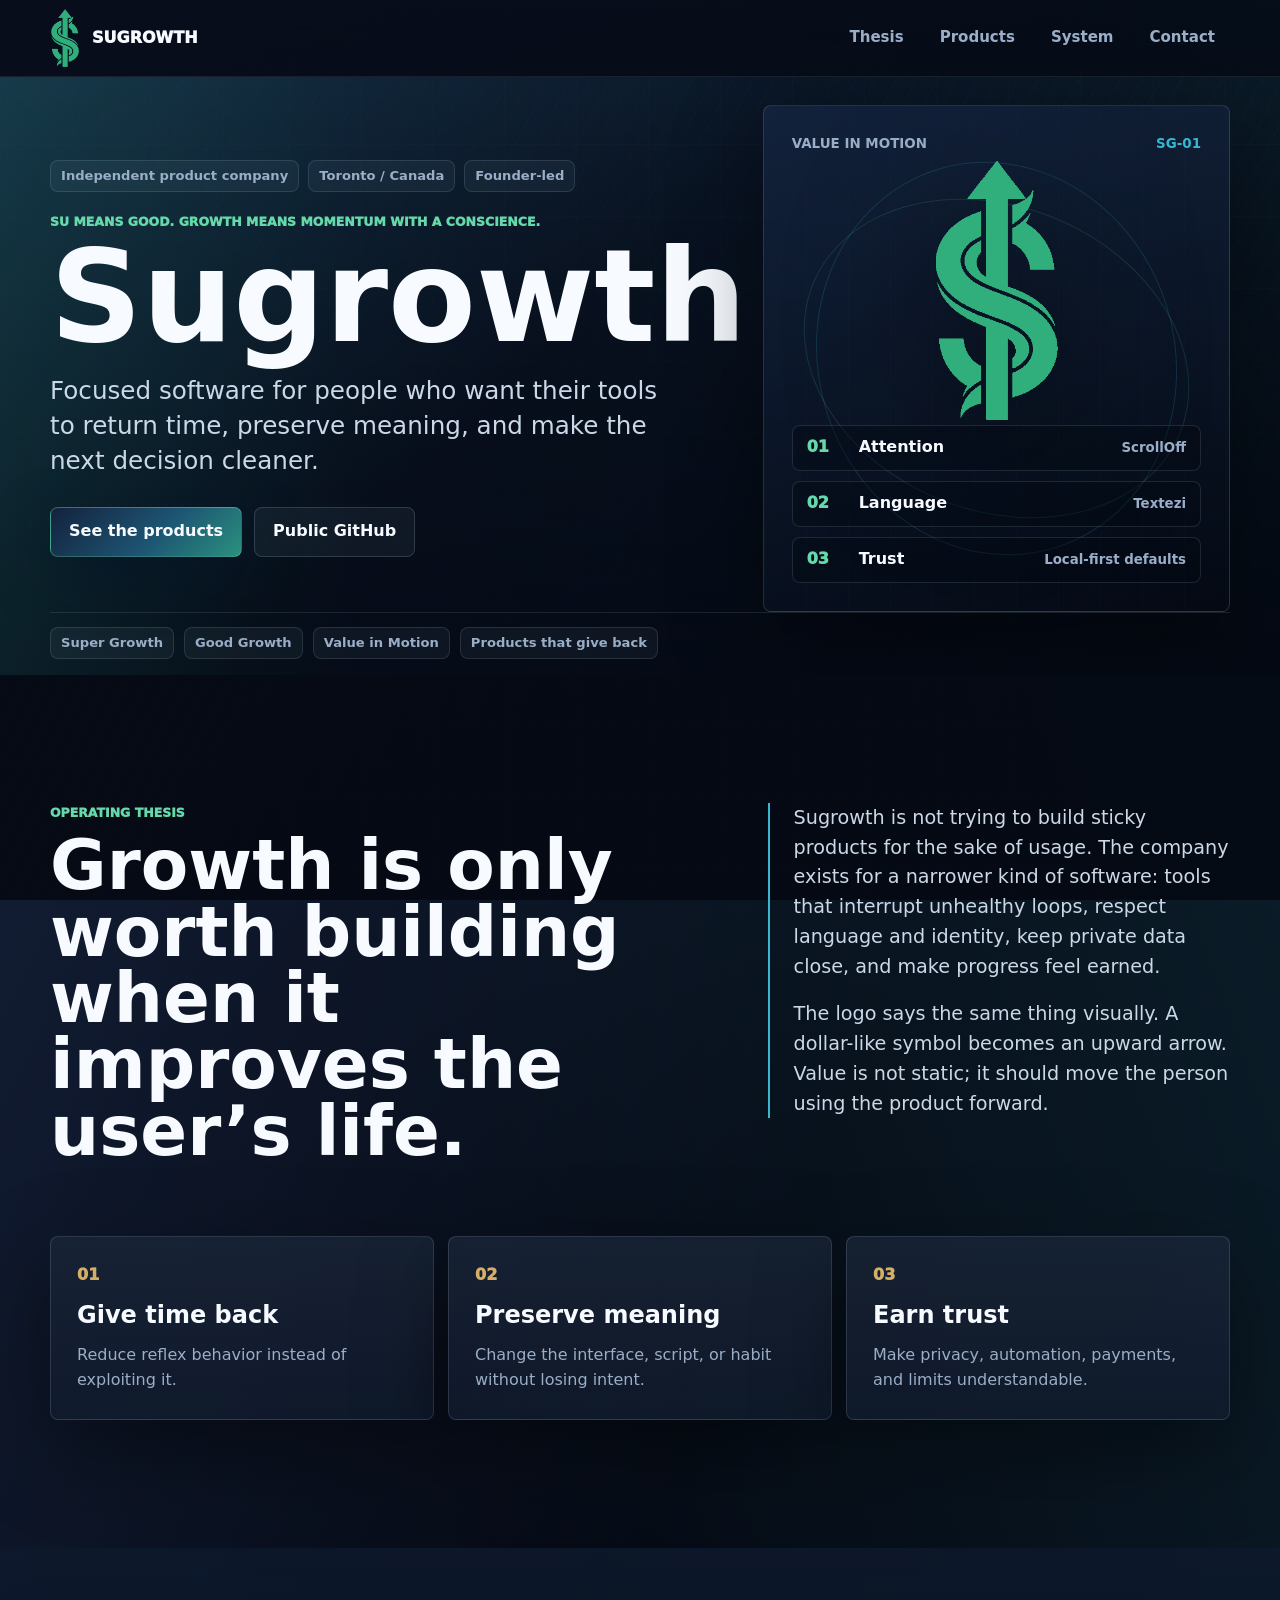
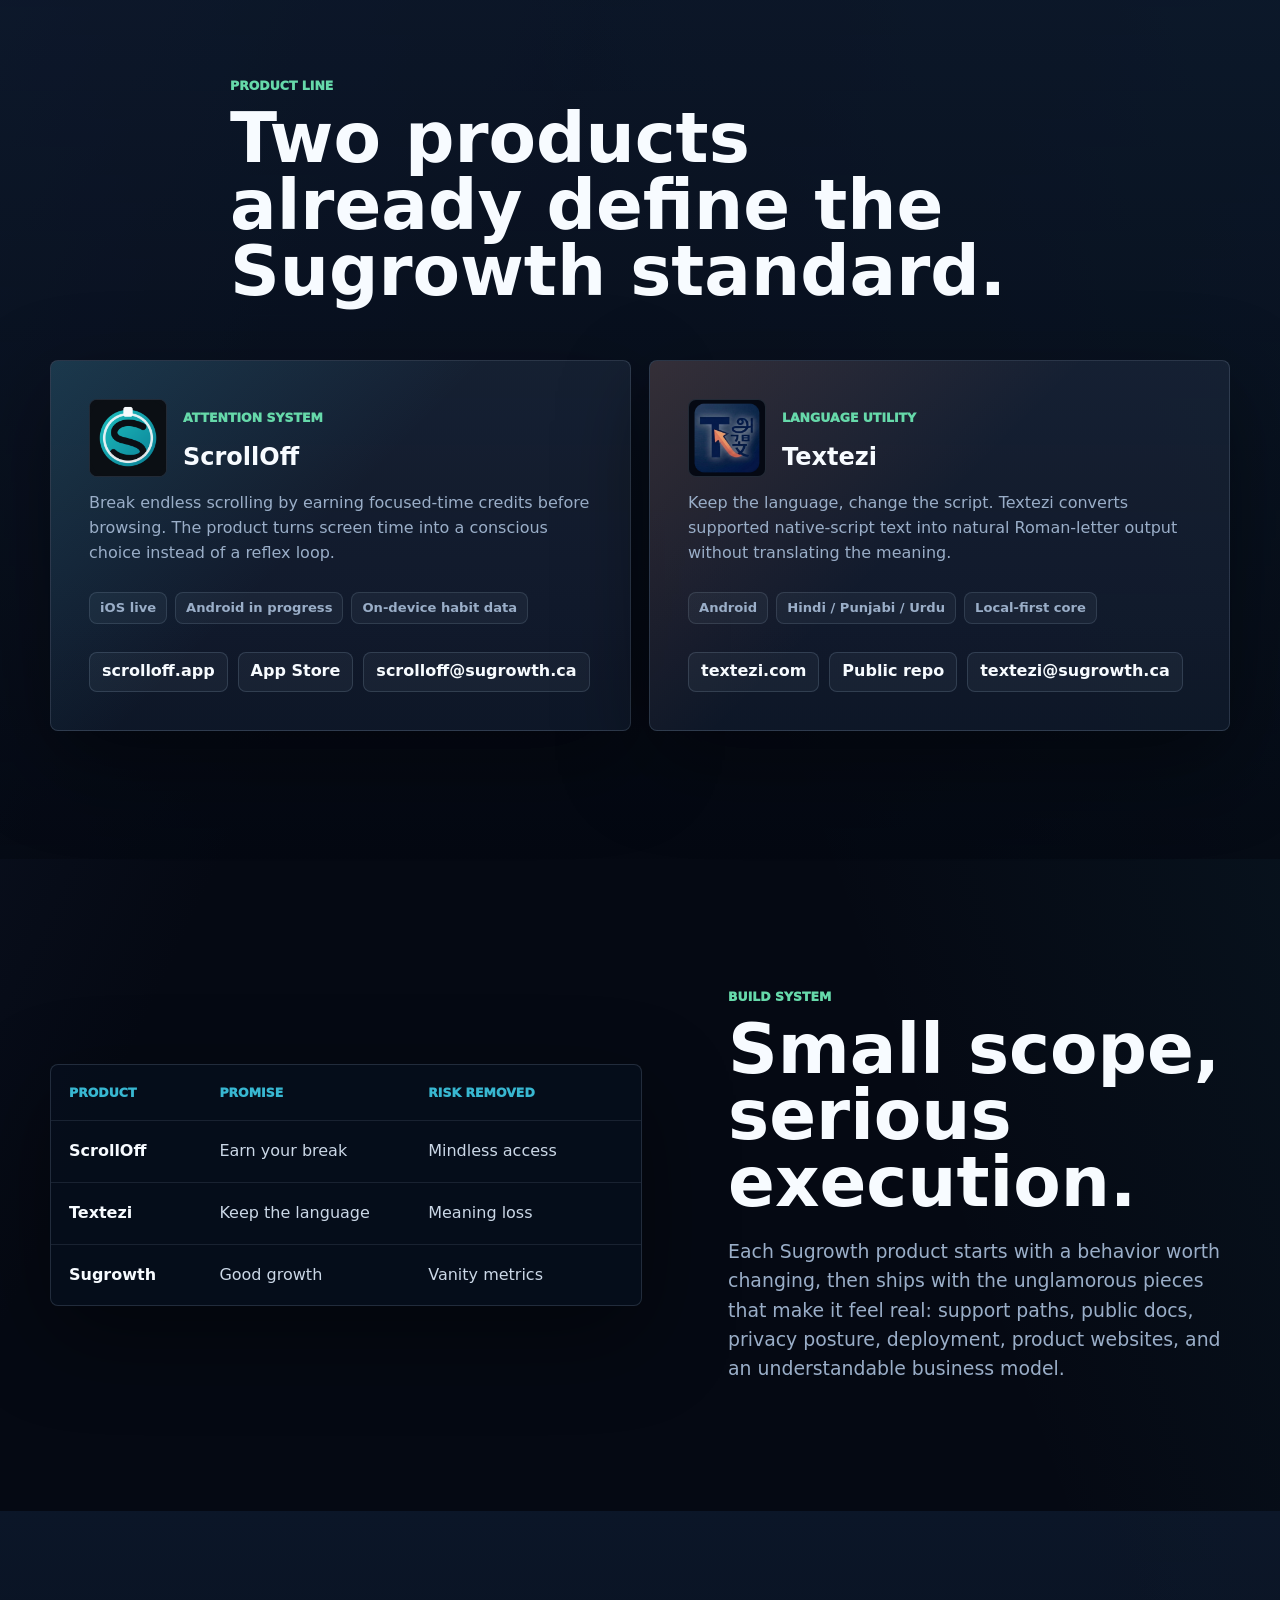
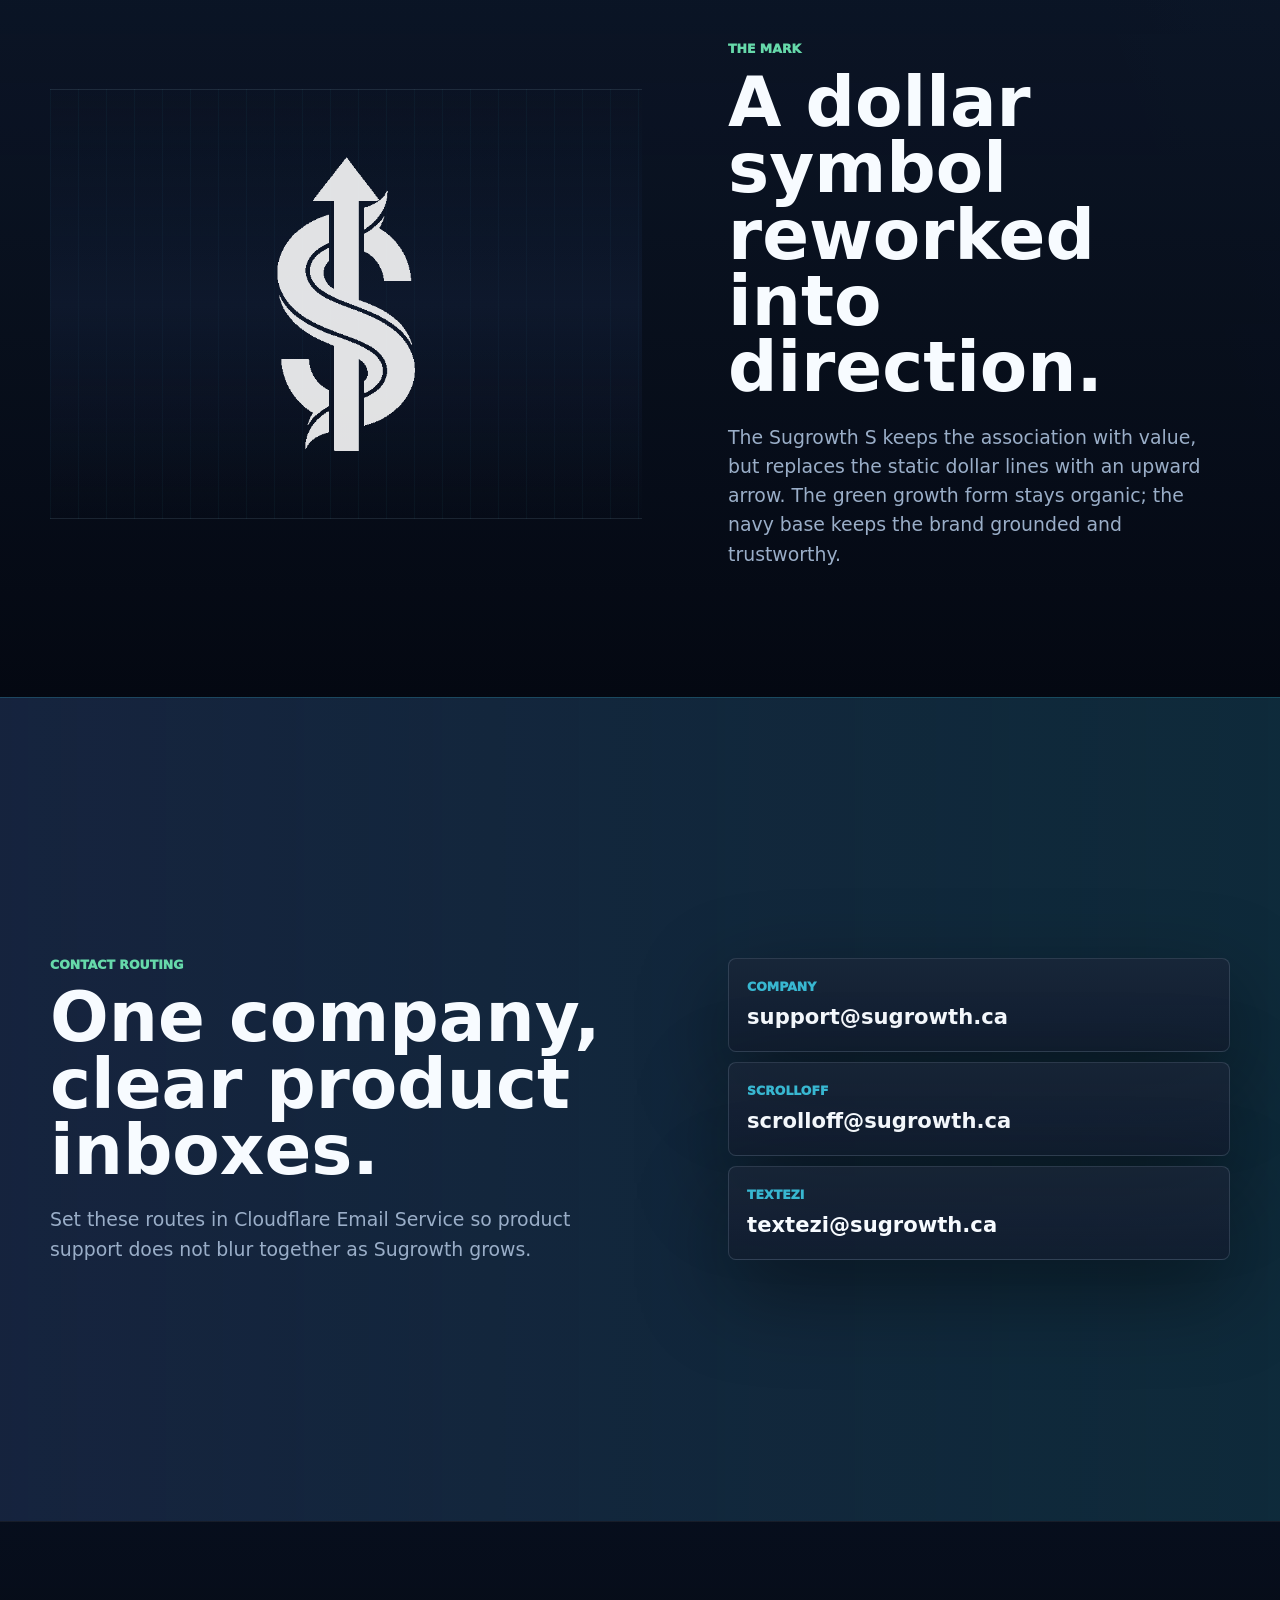
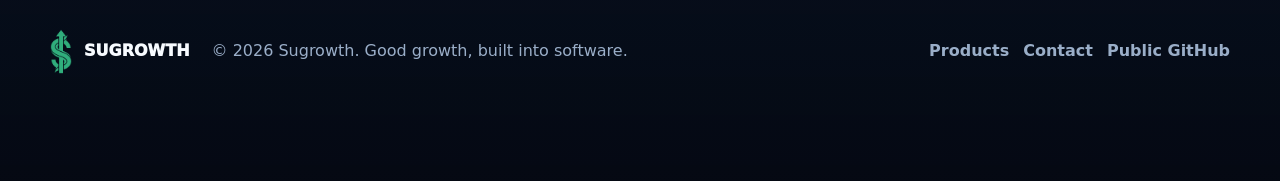
==== index.html @ 34e91be0 "Redesign Sugrowth public site" ====
<!doctype html>
<html lang="en">
  <head>
    <meta charset="utf-8">
    <meta name="viewport" content="width=device-width, initial-scale=1">
    <title>Sugrowth | Good growth, built into software</title>
    <meta name="description" content="Sugrowth is Karan Garg's independent product company building focused software for attention, language, and sustainable personal growth.">
    <meta name="author" content="Sugrowth">
    <meta name="robots" content="index, follow">
    <link rel="canonical" href="https://sugrowth.ca/">
    <link rel="icon" type="image/png" href="assets/favicon-32x32.png">
    <link rel="apple-touch-icon" href="assets/apple-touch-icon.png">
    <link rel="manifest" href="site.webmanifest">
    <meta name="theme-color" content="#07101F">

    <meta property="og:title" content="Sugrowth | Good growth, built into software">
    <meta property="og:description" content="An independent product company building ScrollOff, Textezi, and focused tools for good growth.">
    <meta property="og:type" content="website">
    <meta property="og:url" content="https://sugrowth.ca/">
    <meta property="og:image" content="https://sugrowth.ca/assets/sugrowth-banner.png">
    <meta property="og:site_name" content="Sugrowth">
    <meta name="twitter:card" content="summary_large_image">
    <meta name="twitter:title" content="Sugrowth | Good growth, built into software">
    <meta name="twitter:description" content="Focused software for attention, language, trust, and real personal growth.">
    <meta name="twitter:image" content="https://sugrowth.ca/assets/sugrowth-banner.png">

    <script type="application/ld+json">
      {
        "@context": "https://schema.org",
        "@type": "Organization",
        "name": "Sugrowth",
        "url": "https://sugrowth.ca/",
        "logo": "https://sugrowth.ca/assets/apple-touch-icon.png",
        "sameAs": [
          "https://github.com/sugrowth/Sugrowth-Public",
          "https://scrolloff.app",
          "https://textezi.com"
        ],
        "founder": {
          "@type": "Person",
          "name": "Karan Garg"
        },
        "description": "Sugrowth is an independent product company building tools for good, sustainable growth."
      }
    </script>
    <link rel="stylesheet" href="styles.css">
  </head>
  <body>
    <a class="skip-link" href="#main">Skip to content</a>

    <header class="site-header" data-header>
      <nav class="nav container" aria-label="Primary navigation">
        <a class="brand" href="#top" aria-label="Sugrowth home">
          <img src="assets/sugrowth-mark.png" alt="" class="brand-mark" width="38" height="78">
          <span>Sugrowth</span>
        </a>
        <button class="nav-toggle" type="button" aria-label="Toggle navigation" aria-expanded="false" data-nav-toggle>
          <span></span>
          <span></span>
          <span></span>
        </button>
        <div class="nav-links" data-nav-links>
          <a href="#thesis">Thesis</a>
          <a href="#products">Products</a>
          <a href="#system">System</a>
          <a href="#contact">Contact</a>
        </div>
      </nav>
    </header>

    <main id="main">
      <section class="hero" id="top" aria-labelledby="hero-title">
        <div class="container hero-layout">
          <div class="hero-copy reveal">
            <div class="hero-meta">
              <span>Independent product company</span>
              <span>Toronto / Canada</span>
              <span>Founder-led</span>
            </div>
            <p class="eyebrow">Su means good. Growth means momentum with a conscience.</p>
            <h1 id="hero-title">Sugrowth</h1>
            <p class="hero-lede">Focused software for people who want their tools to return time, preserve meaning, and make the next decision cleaner.</p>
            <div class="hero-actions">
              <a class="button button-primary" href="#products">See the products</a>
              <a class="button button-secondary" href="https://github.com/sugrowth/Sugrowth-Public" target="_blank" rel="noreferrer">Public GitHub</a>
            </div>
          </div>

          <div class="signal-system reveal" aria-label="Sugrowth operating system">
            <div class="signal-header">
              <span>Value in motion</span>
              <strong>SG-01</strong>
            </div>
            <div class="signal-mark">
              <img src="assets/sugrowth-mark.png" alt="Sugrowth dollar-arrow growth mark">
            </div>
            <div class="signal-routes" aria-label="Sugrowth focus areas">
              <div>
                <span>01</span>
                <strong>Attention</strong>
                <small>ScrollOff</small>
              </div>
              <div>
                <span>02</span>
                <strong>Language</strong>
                <small>Textezi</small>
              </div>
              <div>
                <span>03</span>
                <strong>Trust</strong>
                <small>Local-first defaults</small>
              </div>
            </div>
          </div>
        </div>

        <div class="container hero-strip" aria-label="Sugrowth brand formula">
          <span>Super Growth</span>
          <span>Good Growth</span>
          <span>Value in Motion</span>
          <span>Products that give back</span>
        </div>
      </section>

      <section class="thesis-section" id="thesis" aria-labelledby="thesis-title">
        <div class="container thesis-layout">
          <div class="section-heading reveal">
            <p class="section-kicker">Operating thesis</p>
            <h2 id="thesis-title">Growth is only worth building when it improves the user’s life.</h2>
          </div>
          <div class="thesis-copy reveal">
            <p>Sugrowth is not trying to build sticky products for the sake of usage. The company exists for a narrower kind of software: tools that interrupt unhealthy loops, respect language and identity, keep private data close, and make progress feel earned.</p>
            <p>The logo says the same thing visually. A dollar-like symbol becomes an upward arrow. Value is not static; it should move the person using the product forward.</p>
          </div>
        </div>

        <div class="container principle-grid">
          <article class="principle-card reveal">
            <span>01</span>
            <h3>Give time back</h3>
            <p>Reduce reflex behavior instead of exploiting it.</p>
          </article>
          <article class="principle-card reveal">
            <span>02</span>
            <h3>Preserve meaning</h3>
            <p>Change the interface, script, or habit without losing intent.</p>
          </article>
          <article class="principle-card reveal">
            <span>03</span>
            <h3>Earn trust</h3>
            <p>Make privacy, automation, payments, and limits understandable.</p>
          </article>
        </div>
      </section>

      <section class="products-section" id="products" aria-labelledby="products-title">
        <div class="container section-heading reveal">
          <p class="section-kicker">Product line</p>
          <h2 id="products-title">Two products already define the Sugrowth standard.</h2>
        </div>

        <div class="container product-stack">
          <article class="product-panel product-scrolloff reveal">
            <div class="product-identity">
              <img src="assets/scrolloff-icon.png" alt="ScrollOff app icon">
              <div>
                <span>Attention system</span>
                <h3>ScrollOff</h3>
              </div>
            </div>
            <p>Break endless scrolling by earning focused-time credits before browsing. The product turns screen time into a conscious choice instead of a reflex loop.</p>
            <div class="product-data" aria-label="ScrollOff facts">
              <span>iOS live</span>
              <span>Android in progress</span>
              <span>On-device habit data</span>
            </div>
            <div class="product-actions">
              <a href="https://scrolloff.app" target="_blank" rel="noreferrer">scrolloff.app</a>
              <a href="https://apps.apple.com/app/scrolloff/id6755688472" target="_blank" rel="noreferrer">App Store</a>
              <a href="mailto:scrolloff@sugrowth.ca">scrolloff@sugrowth.ca</a>
            </div>
          </article>

          <article class="product-panel product-textezi reveal">
            <div class="product-identity">
              <img src="assets/textezi-icon.png" alt="Textezi app icon">
              <div>
                <span>Language utility</span>
                <h3>Textezi</h3>
              </div>
            </div>
            <p>Keep the language, change the script. Textezi converts supported native-script text into natural Roman-letter output without translating the meaning.</p>
            <div class="product-data" aria-label="Textezi facts">
              <span>Android</span>
              <span>Hindi / Punjabi / Urdu</span>
              <span>Local-first core</span>
            </div>
            <div class="product-actions">
              <a href="https://textezi.com" target="_blank" rel="noreferrer">textezi.com</a>
              <a href="https://github.com/sugrowth/Textezi-Public" target="_blank" rel="noreferrer">Public repo</a>
              <a href="mailto:textezi@sugrowth.ca">textezi@sugrowth.ca</a>
            </div>
          </article>
        </div>
      </section>

      <section class="system-section" id="system" aria-labelledby="system-title">
        <div class="container system-layout">
          <div class="system-board reveal" aria-label="Sugrowth product operating board">
            <div class="board-row board-head">
              <span>Product</span>
              <span>Promise</span>
              <span>Risk removed</span>
            </div>
            <div class="board-row">
              <strong>ScrollOff</strong>
              <span>Earn your break</span>
              <span>Mindless access</span>
            </div>
            <div class="board-row">
              <strong>Textezi</strong>
              <span>Keep the language</span>
              <span>Meaning loss</span>
            </div>
            <div class="board-row">
              <strong>Sugrowth</strong>
              <span>Good growth</span>
              <span>Vanity metrics</span>
            </div>
          </div>

          <div class="section-heading reveal">
            <p class="section-kicker">Build system</p>
            <h2 id="system-title">Small scope, serious execution.</h2>
            <p>Each Sugrowth product starts with a behavior worth changing, then ships with the unglamorous pieces that make it feel real: support paths, public docs, privacy posture, deployment, product websites, and an understandable business model.</p>
          </div>
        </div>
      </section>

      <section class="mark-section" aria-labelledby="mark-title">
        <div class="container mark-layout">
          <div class="mark-specimen reveal">
            <img src="assets/sugrowth-mark-white.png" alt="" aria-hidden="true">
          </div>
          <div class="section-heading reveal">
            <p class="section-kicker">The mark</p>
            <h2 id="mark-title">A dollar symbol reworked into direction.</h2>
            <p>The Sugrowth S keeps the association with value, but replaces the static dollar lines with an upward arrow. The green growth form stays organic; the navy base keeps the brand grounded and trustworthy.</p>
          </div>
        </div>
      </section>

      <section class="contact-section" id="contact" aria-labelledby="contact-title">
        <div class="container contact-layout">
          <div class="section-heading reveal">
            <p class="section-kicker">Contact routing</p>
            <h2 id="contact-title">One company, clear product inboxes.</h2>
            <p>Set these routes in Cloudflare Email Service so product support does not blur together as Sugrowth grows.</p>
          </div>

          <div class="email-grid reveal" aria-label="Sugrowth email addresses">
            <a class="email-card" href="mailto:support@sugrowth.ca">
              <span>Company</span>
              <strong>support@sugrowth.ca</strong>
            </a>
            <a class="email-card" href="mailto:scrolloff@sugrowth.ca">
              <span>ScrollOff</span>
              <strong>scrolloff@sugrowth.ca</strong>
            </a>
            <a class="email-card" href="mailto:textezi@sugrowth.ca">
              <span>Textezi</span>
              <strong>textezi@sugrowth.ca</strong>
            </a>
          </div>
        </div>
      </section>
    </main>

    <footer class="site-footer">
      <div class="container footer-layout">
        <a class="footer-brand" href="#top">
          <img src="assets/sugrowth-mark.png" alt="" width="22" height="45">
          <span>Sugrowth</span>
        </a>
        <p>&copy; <span data-year>2026</span> Sugrowth. Good growth, built into software.</p>
        <div class="footer-links" aria-label="Footer links">
          <a href="#products">Products</a>
          <a href="mailto:support@sugrowth.ca">Contact</a>
          <a href="https://github.com/sugrowth/Sugrowth-Public" target="_blank" rel="noreferrer">Public GitHub</a>
        </div>
      </div>
    </footer>

    <script src="script.js" defer></script>
  </body>
</html>
---- styles.css ----
:root {
  --ink: #f7fbff;
  --muted: #9aaec8;
  --subtle: #cbd8e7;
  --navy-950: #050913;
  --navy-900: #07101f;
  --navy-850: #0b1628;
  --navy-800: #0f1c31;
  --navy-700: #152642;
  --navy-brand: #1a2947;
  --green: #30ae7c;
  --green-soft: #66d9aa;
  --blue: #38b7d1;
  --amber: #d5ae67;
  --coral: #f08a62;
  --line: rgba(183, 208, 235, 0.16);
  --line-strong: rgba(56, 183, 209, 0.44);
  --shadow: 0 30px 90px rgba(0, 0, 0, 0.42);
  --max-width: 1180px;
  --radius: 8px;
}

* {
  box-sizing: border-box;
}

html {
  scroll-behavior: smooth;
}

body {
  min-width: 320px;
  margin: 0;
  color: var(--ink);
  font-family: Inter, ui-sans-serif, system-ui, -apple-system, BlinkMacSystemFont, "Segoe UI", sans-serif;
  line-height: 1.55;
  background:
    linear-gradient(115deg, rgba(26, 41, 71, 0.86), transparent 38%),
    linear-gradient(250deg, rgba(56, 183, 209, 0.14), transparent 44%),
    var(--navy-950);
  overflow-x: hidden;
}

body::before {
  content: "";
  position: fixed;
  inset: 0;
  z-index: -2;
  pointer-events: none;
  background-image:
    linear-gradient(rgba(183, 208, 235, 0.035) 1px, transparent 1px),
    linear-gradient(90deg, rgba(183, 208, 235, 0.028) 1px, transparent 1px);
  background-size: 72px 72px;
}

body::after {
  content: "";
  position: fixed;
  inset: 0;
  z-index: -1;
  pointer-events: none;
  background:
    linear-gradient(180deg, rgba(5, 9, 19, 0.1), rgba(5, 9, 19, 0.92) 72%),
    repeating-linear-gradient(118deg, rgba(56, 183, 209, 0.04) 0 1px, transparent 1px 18px);
}

img {
  display: block;
  max-width: 100%;
}

a {
  color: inherit;
}

.container {
  width: min(var(--max-width), calc(100% - 40px));
  margin-inline: auto;
}

.skip-link {
  position: fixed;
  top: 12px;
  left: 12px;
  z-index: 100;
  transform: translateY(-150%);
  padding: 10px 14px;
  border-radius: var(--radius);
  background: var(--green);
  color: #03110b;
  font-weight: 900;
  text-decoration: none;
}

.skip-link:focus {
  transform: translateY(0);
}

.site-header {
  position: sticky;
  top: 0;
  z-index: 50;
  border-bottom: 1px solid rgba(183, 208, 235, 0.1);
  background: rgba(5, 9, 19, 0.76);
  backdrop-filter: blur(22px);
  transition: background 180ms ease, border-color 180ms ease;
}

.site-header.is-scrolled {
  border-color: rgba(56, 183, 209, 0.26);
  background: rgba(5, 9, 19, 0.94);
}

.nav {
  min-height: 76px;
  display: flex;
  align-items: center;
  justify-content: space-between;
  gap: 24px;
}

.brand,
.footer-brand {
  display: inline-flex;
  align-items: center;
  gap: 12px;
  color: var(--ink);
  font-weight: 950;
  text-decoration: none;
  text-transform: uppercase;
  letter-spacing: 0;
}

.brand-mark {
  width: 30px;
  height: 60px;
  object-fit: contain;
}

.nav-links {
  display: flex;
  align-items: center;
  justify-content: flex-end;
  gap: 6px;
}

.nav-links a {
  min-height: 40px;
  display: inline-flex;
  align-items: center;
  padding: 0 14px;
  border: 1px solid transparent;
  border-radius: var(--radius);
  color: var(--muted);
  font-size: 0.94rem;
  font-weight: 800;
  text-decoration: none;
}

.nav-links a:hover,
.nav-links a:focus-visible {
  color: var(--ink);
  border-color: rgba(183, 208, 235, 0.16);
  background: rgba(183, 208, 235, 0.06);
  outline: none;
}

.nav-toggle {
  width: 44px;
  height: 44px;
  display: none;
  place-items: center;
  border: 1px solid var(--line);
  border-radius: var(--radius);
  background: rgba(183, 208, 235, 0.06);
  color: var(--ink);
  cursor: pointer;
}

.nav-toggle span {
  width: 18px;
  height: 2px;
  display: block;
  grid-column: 1;
  grid-row: 1;
  background: currentColor;
  transition: transform 180ms ease, opacity 180ms ease;
}

.nav-toggle span:nth-child(1) {
  transform: translateY(-6px);
}

.nav-toggle span:nth-child(3) {
  transform: translateY(6px);
}

.nav-toggle[aria-expanded="true"] span:nth-child(1) {
  transform: rotate(45deg);
}

.nav-toggle[aria-expanded="true"] span:nth-child(2) {
  opacity: 0;
}

.nav-toggle[aria-expanded="true"] span:nth-child(3) {
  transform: rotate(-45deg);
}

.hero {
  position: relative;
  overflow: hidden;
  padding: 28px 0 0;
  background:
    linear-gradient(90deg, rgba(7, 16, 31, 0.48), rgba(7, 16, 31, 0.06)),
    linear-gradient(180deg, rgba(5, 9, 19, 0), rgba(5, 9, 19, 0.42));
}

.hero::before {
  content: "";
  position: absolute;
  inset: 0;
  pointer-events: none;
  background:
    linear-gradient(90deg, rgba(48, 174, 124, 0.08), transparent 28%),
    linear-gradient(135deg, rgba(56, 183, 209, 0.16), transparent 44%);
}

.hero-layout {
  position: relative;
  min-height: 500px;
  display: grid;
  grid-template-columns: minmax(0, 0.96fr) minmax(340px, 0.72fr);
  align-items: center;
  gap: clamp(36px, 7vw, 90px);
}

.hero-meta {
  display: flex;
  flex-wrap: wrap;
  gap: 9px;
  margin-bottom: 20px;
}

.hero-meta span,
.hero-strip span,
.product-data span {
  min-height: 32px;
  display: inline-flex;
  align-items: center;
  padding: 0 10px;
  border: 1px solid rgba(183, 208, 235, 0.14);
  border-radius: var(--radius);
  background: rgba(183, 208, 235, 0.055);
  color: var(--muted);
  font-size: 0.82rem;
  font-weight: 850;
}

.eyebrow,
.section-kicker,
.product-identity span {
  margin: 0;
  color: var(--green-soft);
  font-size: 0.78rem;
  font-weight: 950;
  letter-spacing: 0;
  text-transform: uppercase;
}

.hero h1 {
  margin: 10px 0 0;
  font-size: clamp(4.3rem, 10vw, 8.45rem);
  line-height: 0.86;
  letter-spacing: 0;
}

.hero-lede {
  max-width: 710px;
  margin: 22px 0 0;
  color: var(--subtle);
  font-size: clamp(1.18rem, 2.1vw, 1.54rem);
  line-height: 1.42;
}

.hero-actions {
  display: flex;
  flex-wrap: wrap;
  gap: 12px;
  margin-top: 28px;
}

.button {
  min-height: 50px;
  display: inline-flex;
  align-items: center;
  justify-content: center;
  padding: 0 18px;
  border-radius: var(--radius);
  font-weight: 900;
  text-decoration: none;
  transition: transform 180ms ease, border-color 180ms ease, background 180ms ease;
}

.button:hover,
.button:focus-visible {
  transform: translateY(-2px);
  outline: none;
}

.button-primary {
  border: 1px solid rgba(102, 217, 170, 0.36);
  background: linear-gradient(135deg, #13223d, #1d5573 56%, #2a917f);
  color: var(--ink);
  box-shadow: 0 18px 52px rgba(6, 20, 39, 0.54);
}

.button-secondary {
  border: 1px solid rgba(183, 208, 235, 0.18);
  background: rgba(183, 208, 235, 0.06);
  color: var(--ink);
}

.button-secondary:hover,
.button-secondary:focus-visible {
  border-color: var(--line-strong);
  background: rgba(56, 183, 209, 0.1);
}

.signal-system {
  position: relative;
  min-height: 455px;
  display: grid;
  align-content: space-between;
  padding: 28px;
  border: 1px solid rgba(183, 208, 235, 0.16);
  border-radius: var(--radius);
  background:
    linear-gradient(160deg, rgba(21, 38, 66, 0.78), rgba(5, 9, 19, 0.56)),
    repeating-linear-gradient(90deg, rgba(56, 183, 209, 0.05) 0 1px, transparent 1px 42px);
  box-shadow: var(--shadow);
  overflow: hidden;
}

.signal-system::before,
.signal-system::after {
  content: "";
  position: absolute;
  inset: 54px;
  border: 1px solid rgba(56, 183, 209, 0.18);
  border-radius: 50%;
  transform: rotate(-18deg);
}

.signal-system::after {
  inset: 100px 34px;
  border-color: rgba(102, 217, 170, 0.14);
  transform: rotate(22deg);
}

.signal-header,
.signal-routes {
  position: relative;
  z-index: 1;
}

.signal-header {
  display: flex;
  align-items: center;
  justify-content: space-between;
  gap: 16px;
  color: var(--muted);
  font-size: 0.84rem;
  font-weight: 900;
  text-transform: uppercase;
}

.signal-header strong {
  color: var(--blue);
}

.signal-mark {
  position: relative;
  z-index: 1;
  display: grid;
  place-items: center;
}

.signal-mark img {
  width: auto;
  height: min(38vh, 270px);
  filter: drop-shadow(0 34px 70px rgba(0, 0, 0, 0.5));
  animation: floatMark 6s ease-in-out infinite;
}

.signal-routes {
  display: grid;
  gap: 10px;
}

.signal-routes div {
  display: grid;
  grid-template-columns: 38px minmax(0, 1fr) auto;
  align-items: center;
  gap: 14px;
  min-height: 46px;
  padding: 0 14px;
  border: 1px solid rgba(183, 208, 235, 0.14);
  border-radius: var(--radius);
  background: rgba(5, 9, 19, 0.36);
}

.signal-routes span {
  color: var(--green-soft);
  font-weight: 950;
}

.signal-routes strong {
  font-size: 1rem;
}

.signal-routes small {
  color: var(--muted);
  font-weight: 800;
}

.hero-strip {
  position: relative;
  display: flex;
  flex-wrap: wrap;
  gap: 10px;
  padding: 14px 0 16px;
  border-top: 1px solid rgba(183, 208, 235, 0.12);
}

.thesis-section,
.products-section,
.system-section,
.mark-section,
.contact-section {
  padding: clamp(76px, 10vw, 132px) 0;
}

section[id] {
  scroll-margin-top: 96px;
}

.section-heading {
  max-width: 820px;
}

.section-heading h2 {
  margin: 10px 0 0;
  font-size: clamp(2.35rem, 5.4vw, 5.6rem);
  line-height: 0.96;
  letter-spacing: 0;
}

.section-heading p:not(.section-kicker) {
  margin: 22px 0 0;
  color: var(--muted);
  font-size: clamp(1rem, 1.7vw, 1.18rem);
}

.thesis-layout {
  display: grid;
  grid-template-columns: minmax(0, 0.92fr) minmax(320px, 0.68fr);
  gap: clamp(34px, 8vw, 92px);
  align-items: start;
}

.thesis-copy {
  border-left: 2px solid var(--blue);
  padding-left: 24px;
}

.thesis-copy p {
  margin: 0;
  color: var(--subtle);
  font-size: clamp(1.02rem, 1.7vw, 1.2rem);
}

.thesis-copy p + p {
  margin-top: 18px;
}

.principle-grid {
  display: grid;
  grid-template-columns: repeat(3, minmax(0, 1fr));
  gap: 14px;
  margin-top: clamp(38px, 6vw, 72px);
}

.principle-card,
.product-panel,
.email-card {
  border: 1px solid var(--line);
  border-radius: var(--radius);
  background:
    linear-gradient(180deg, rgba(183, 208, 235, 0.065), rgba(183, 208, 235, 0.025)),
    rgba(12, 22, 40, 0.78);
  box-shadow: var(--shadow);
}

.principle-card {
  padding: 26px;
}

.principle-card span {
  color: var(--amber);
  font-weight: 950;
}

.principle-card h3,
.product-identity h3 {
  margin: 14px 0 0;
  font-size: 1.5rem;
  line-height: 1.15;
}

.principle-card p,
.product-panel p {
  margin: 14px 0 0;
  color: var(--muted);
}

.products-section,
.mark-section {
  background:
    linear-gradient(180deg, rgba(15, 28, 49, 0.72), rgba(5, 9, 19, 0.52)),
    rgba(5, 9, 19, 0.36);
}

.product-stack {
  display: grid;
  grid-template-columns: repeat(2, minmax(0, 1fr));
  gap: 18px;
  margin-top: clamp(34px, 5vw, 56px);
}

.product-panel {
  position: relative;
  overflow: hidden;
  padding: clamp(26px, 4vw, 38px);
}

.product-panel::before {
  content: "";
  position: absolute;
  inset: 0;
  pointer-events: none;
  background: linear-gradient(135deg, rgba(56, 183, 209, 0.16), transparent 46%);
}

.product-textezi::before {
  background: linear-gradient(135deg, rgba(240, 138, 98, 0.14), transparent 46%);
}

.product-panel > * {
  position: relative;
}

.product-identity {
  display: flex;
  align-items: center;
  gap: 16px;
}

.product-identity img {
  width: 78px;
  height: 78px;
  border: 1px solid rgba(183, 208, 235, 0.16);
  border-radius: var(--radius);
  object-fit: cover;
  background: var(--navy-950);
}

.product-data {
  display: flex;
  flex-wrap: wrap;
  gap: 8px;
  margin-top: 26px;
}

.product-actions {
  display: flex;
  flex-wrap: wrap;
  gap: 10px;
  margin-top: 28px;
}

.product-actions a {
  min-height: 40px;
  display: inline-flex;
  align-items: center;
  padding: 0 12px;
  border: 1px solid rgba(183, 208, 235, 0.16);
  border-radius: var(--radius);
  background: rgba(183, 208, 235, 0.055);
  color: var(--ink);
  font-weight: 850;
  text-decoration: none;
}

.product-actions a:hover,
.product-actions a:focus-visible {
  border-color: var(--line-strong);
  outline: none;
}

.system-layout,
.mark-layout,
.contact-layout {
  display: grid;
  grid-template-columns: minmax(320px, 0.92fr) minmax(0, 0.78fr);
  gap: clamp(34px, 7vw, 86px);
  align-items: center;
}

.system-board {
  display: grid;
  border: 1px solid var(--line);
  border-radius: var(--radius);
  overflow: hidden;
  background: rgba(7, 16, 31, 0.66);
  box-shadow: var(--shadow);
}

.board-row {
  display: grid;
  grid-template-columns: 0.7fr 1fr 1fr;
  gap: 14px;
  padding: 18px;
  border-bottom: 1px solid rgba(183, 208, 235, 0.11);
  color: var(--subtle);
}

.board-row:last-child {
  border-bottom: 0;
}

.board-row strong {
  color: var(--ink);
}

.board-head {
  color: var(--blue);
  font-size: 0.78rem;
  font-weight: 950;
  text-transform: uppercase;
}

.mark-specimen {
  min-height: 430px;
  display: grid;
  place-items: center;
  border-block: 1px solid rgba(183, 208, 235, 0.12);
  background:
    linear-gradient(180deg, transparent, rgba(26, 41, 71, 0.34), transparent),
    repeating-linear-gradient(90deg, rgba(56, 183, 209, 0.05) 0 1px, transparent 1px 28px);
}

.mark-specimen img {
  width: min(42%, 150px);
  opacity: 0.88;
}

.contact-section {
  min-height: calc(100vh - 76px);
  display: grid;
  align-items: center;
  border-top: 1px solid rgba(56, 183, 209, 0.24);
  background:
    linear-gradient(90deg, rgba(26, 41, 71, 0.78), rgba(56, 183, 209, 0.16)),
    rgba(7, 16, 31, 0.94);
}

.email-grid {
  display: grid;
  gap: 10px;
}

.email-card {
  display: grid;
  gap: 4px;
  padding: 18px;
  color: var(--ink);
  text-decoration: none;
}

.email-card span {
  color: var(--blue);
  font-size: 0.78rem;
  font-weight: 950;
  text-transform: uppercase;
}

.email-card strong {
  font-size: clamp(1rem, 1.9vw, 1.32rem);
}

.email-card:hover,
.email-card:focus-visible {
  border-color: rgba(102, 217, 170, 0.48);
  outline: none;
}

.site-footer {
  min-height: 260px;
  display: grid;
  align-items: center;
  padding: 54px 0;
  border-top: 1px solid rgba(183, 208, 235, 0.1);
  background:
    linear-gradient(180deg, rgba(7, 16, 31, 0.82), rgba(5, 9, 19, 0.98)),
    rgba(5, 9, 19, 0.98);
  color: var(--muted);
}

.footer-layout {
  display: grid;
  grid-template-columns: auto minmax(0, 1fr) auto;
  align-items: center;
  gap: 22px;
}

.site-footer p {
  margin: 0;
}

.footer-links {
  display: flex;
  flex-wrap: wrap;
  justify-content: flex-end;
  gap: 14px;
}

.footer-links a {
  color: var(--muted);
  font-weight: 800;
  text-decoration: none;
}

.footer-links a:hover,
.footer-links a:focus-visible {
  color: var(--ink);
  outline: none;
}

.reveal {
  opacity: 0;
  transform: translateY(18px);
  transition: opacity 520ms ease, transform 520ms ease;
}

.reveal.is-visible {
  opacity: 1;
  transform: translateY(0);
}

@keyframes floatMark {
  0%,
  100% {
    transform: translateY(0);
  }
  50% {
    transform: translateY(-12px);
  }
}

@media (max-width: 940px) {
  .nav {
    min-height: 68px;
  }

  .nav-toggle {
    display: grid;
  }

  .nav-links {
    position: fixed;
    top: 68px;
    right: 20px;
    left: 20px;
    display: none;
    flex-direction: column;
    align-items: stretch;
    padding: 10px;
    border: 1px solid var(--line);
    border-radius: var(--radius);
    background: rgba(7, 16, 31, 0.96);
    box-shadow: var(--shadow);
  }

  .nav-links.is-open {
    display: flex;
  }

  .nav-links a {
    justify-content: center;
  }

  .hero {
    padding-top: 48px;
  }

  .hero-layout,
  .thesis-layout,
  .system-layout,
  .mark-layout,
  .contact-layout {
    grid-template-columns: 1fr;
  }

  .hero-layout {
    min-height: 0;
  }

  .signal-system {
    min-height: 430px;
  }

  .principle-grid,
  .product-stack {
    grid-template-columns: 1fr;
  }

  .footer-layout {
    grid-template-columns: 1fr;
  }

  .footer-links {
    justify-content: flex-start;
  }
}

@media (max-width: 560px) {
  section[id] {
    scroll-margin-top: 72px;
  }

  .container {
    width: min(100% - 28px, var(--max-width));
  }

  .hero {
    padding-top: 38px;
  }

  .hero h1 {
    font-size: clamp(3.35rem, 18vw, 4.9rem);
  }

  .hero-lede {
    margin-top: 20px;
  }

  .hero-actions .button {
    width: 100%;
  }

  .hero .signal-system {
    display: none;
  }

  .signal-system {
    min-height: 360px;
    padding: 18px;
  }

  .signal-mark img {
    width: min(48%, 160px);
  }

  .signal-routes div {
    grid-template-columns: 30px minmax(0, 1fr);
    align-items: start;
    padding: 12px;
  }

  .signal-routes small {
    grid-column: 2;
  }

  .hero-strip {
    display: grid;
    grid-template-columns: repeat(2, minmax(0, 1fr));
  }

  .hero-strip span {
    min-width: 0;
    justify-content: center;
    text-align: center;
  }

  .hero-meta span {
    width: 100%;
  }

  .thesis-section,
  .products-section,
  .system-section,
  .mark-section,
  .contact-section {
    padding: 64px 0;
  }

  .section-heading h2 {
    font-size: clamp(2.2rem, 12vw, 3.25rem);
  }

  .principle-card,
  .product-panel,
  .email-card {
    padding: 20px;
  }

  .board-row {
    grid-template-columns: 1fr;
    gap: 6px;
  }

  .mark-specimen {
    min-height: 240px;
  }

  .mark-specimen img {
    width: 100px;
  }
}

@media (prefers-reduced-motion: reduce) {
  *,
  *::before,
  *::after {
    animation-duration: 0.01ms !important;
    animation-iteration-count: 1 !important;
    scroll-behavior: auto !important;
    transition-duration: 0.01ms !important;
  }
}
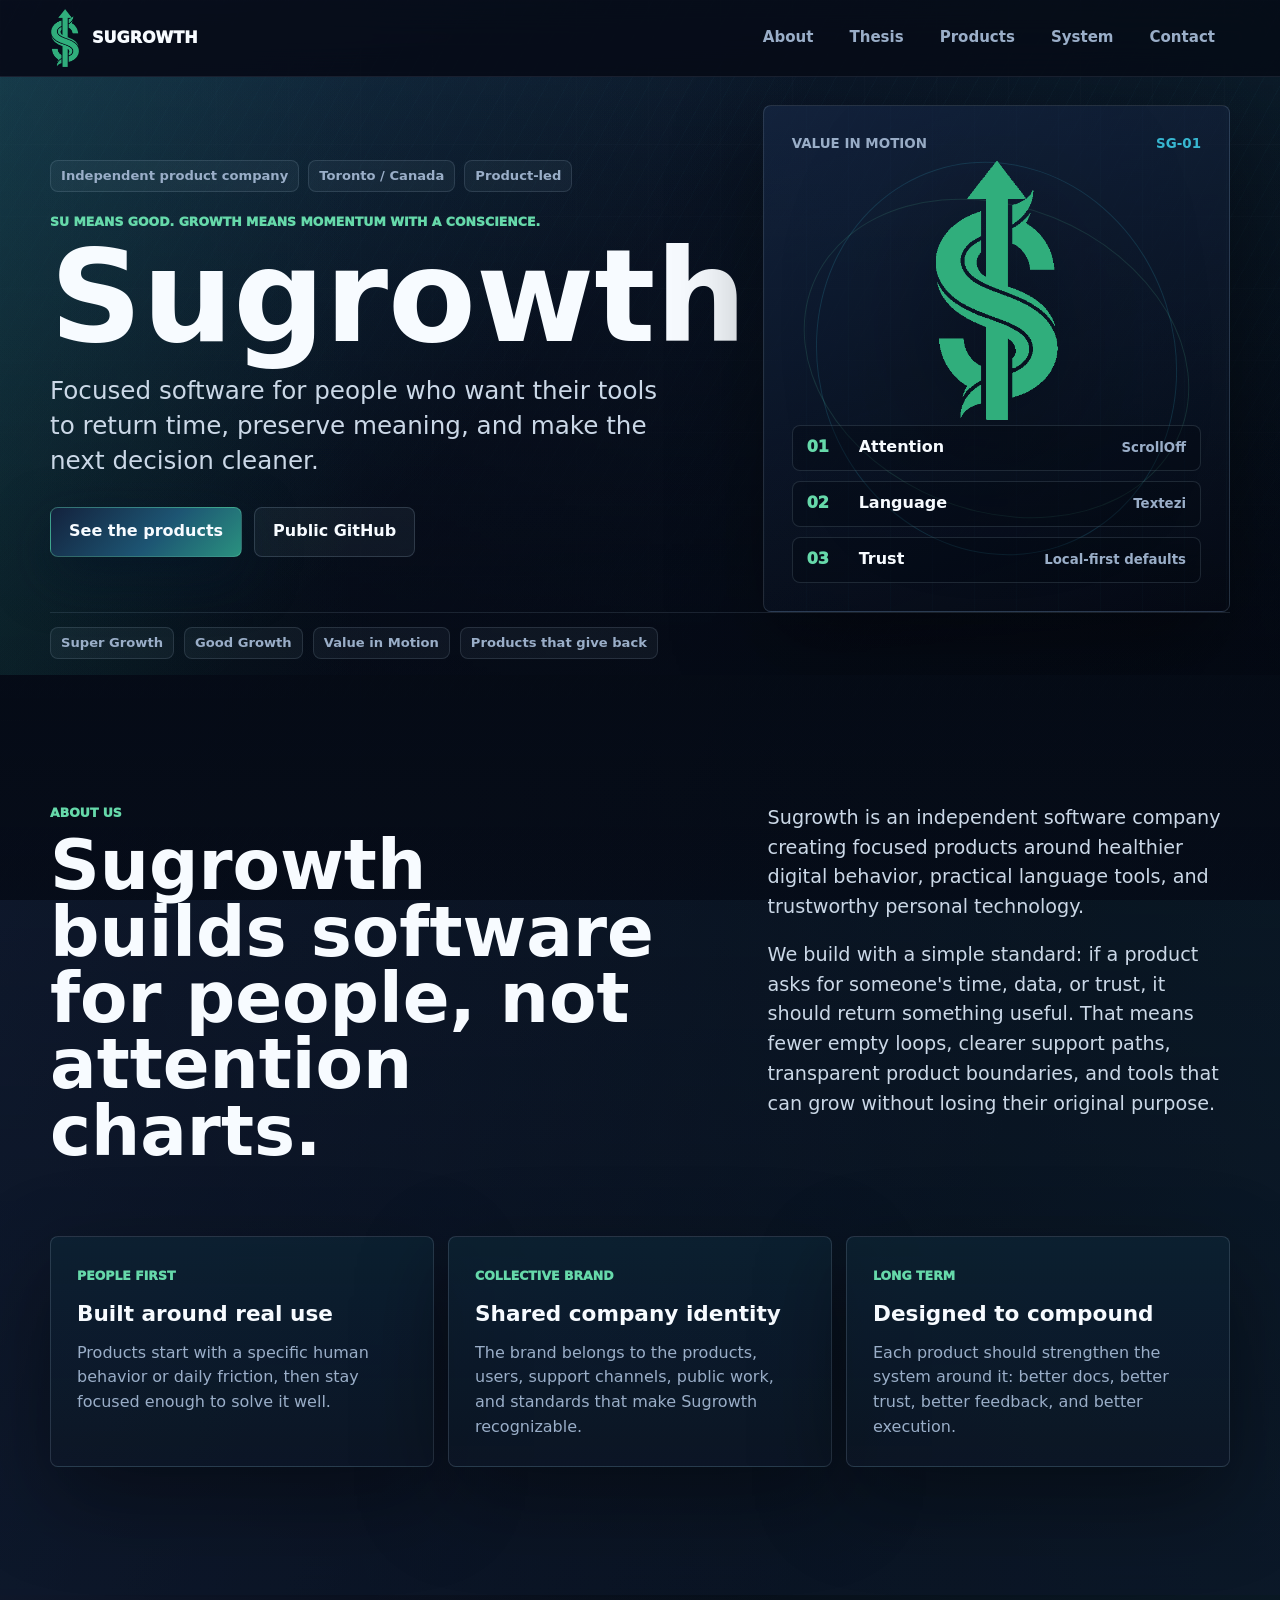
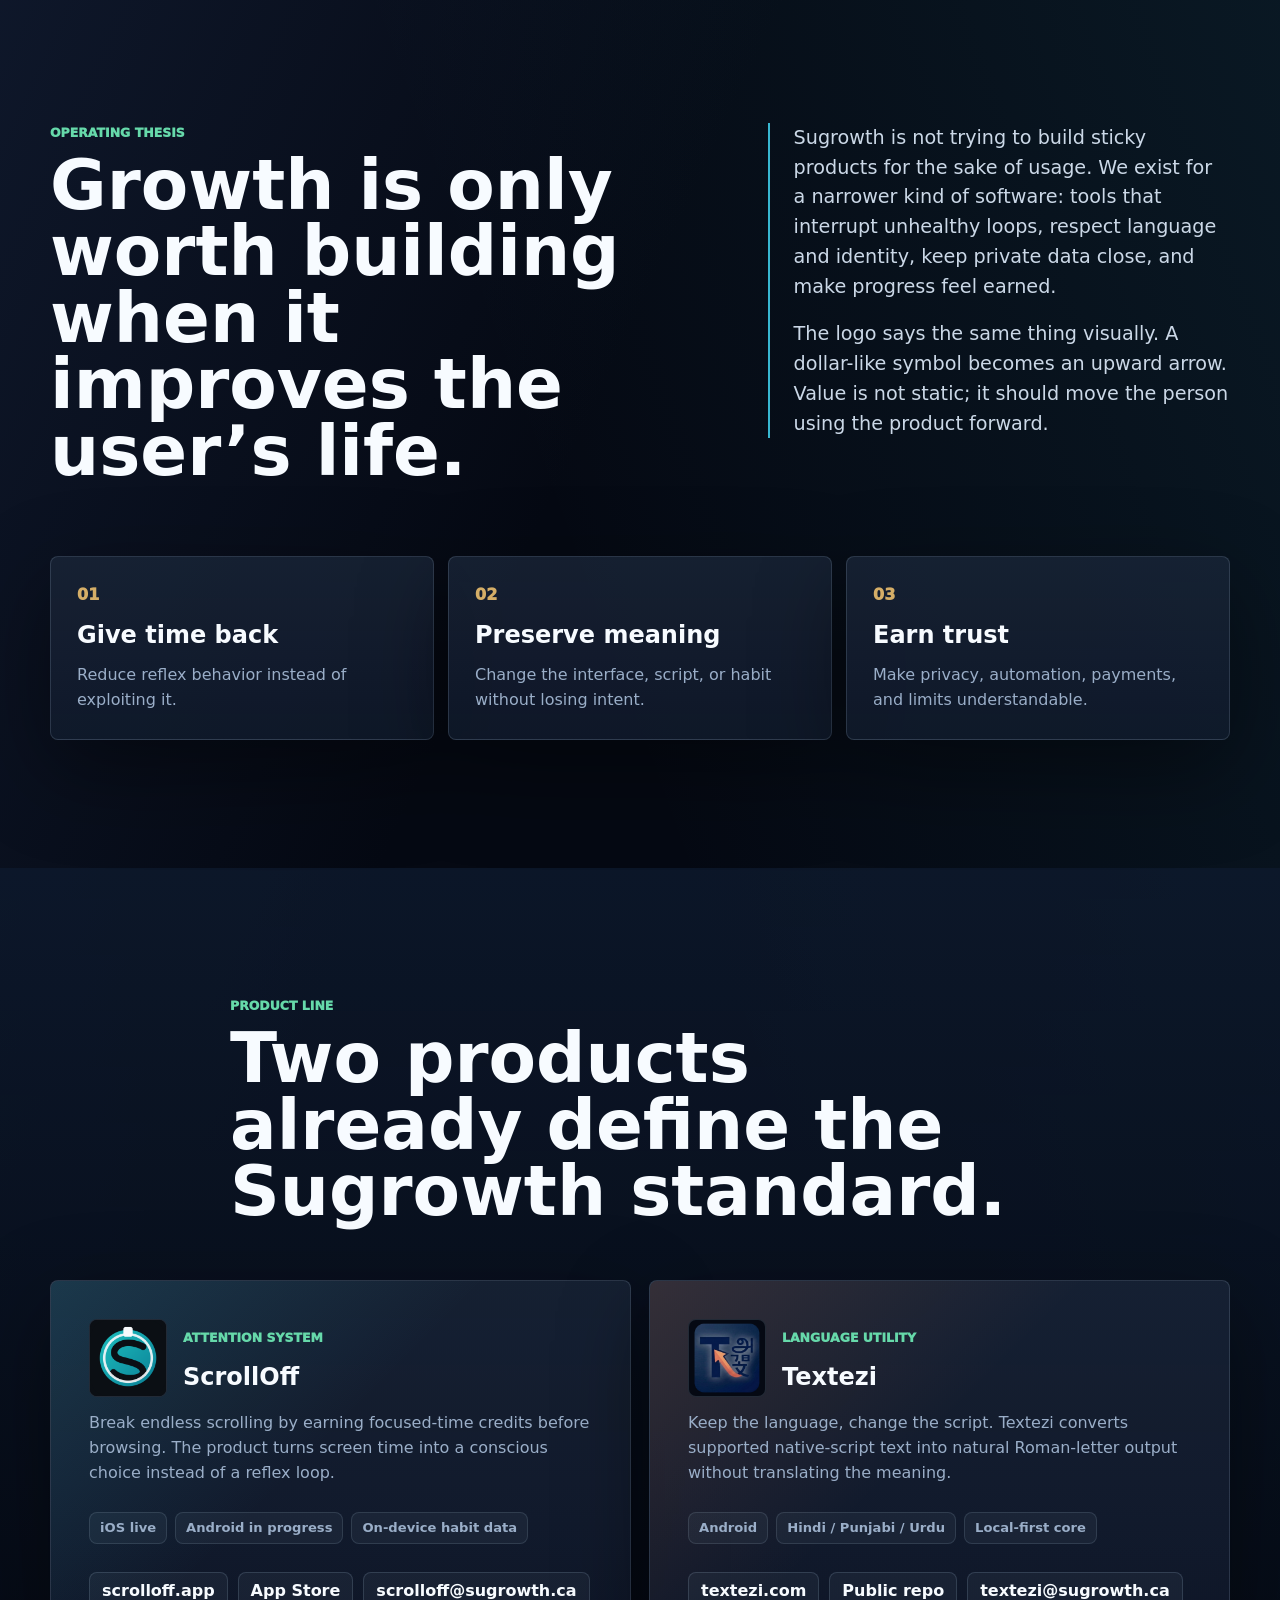
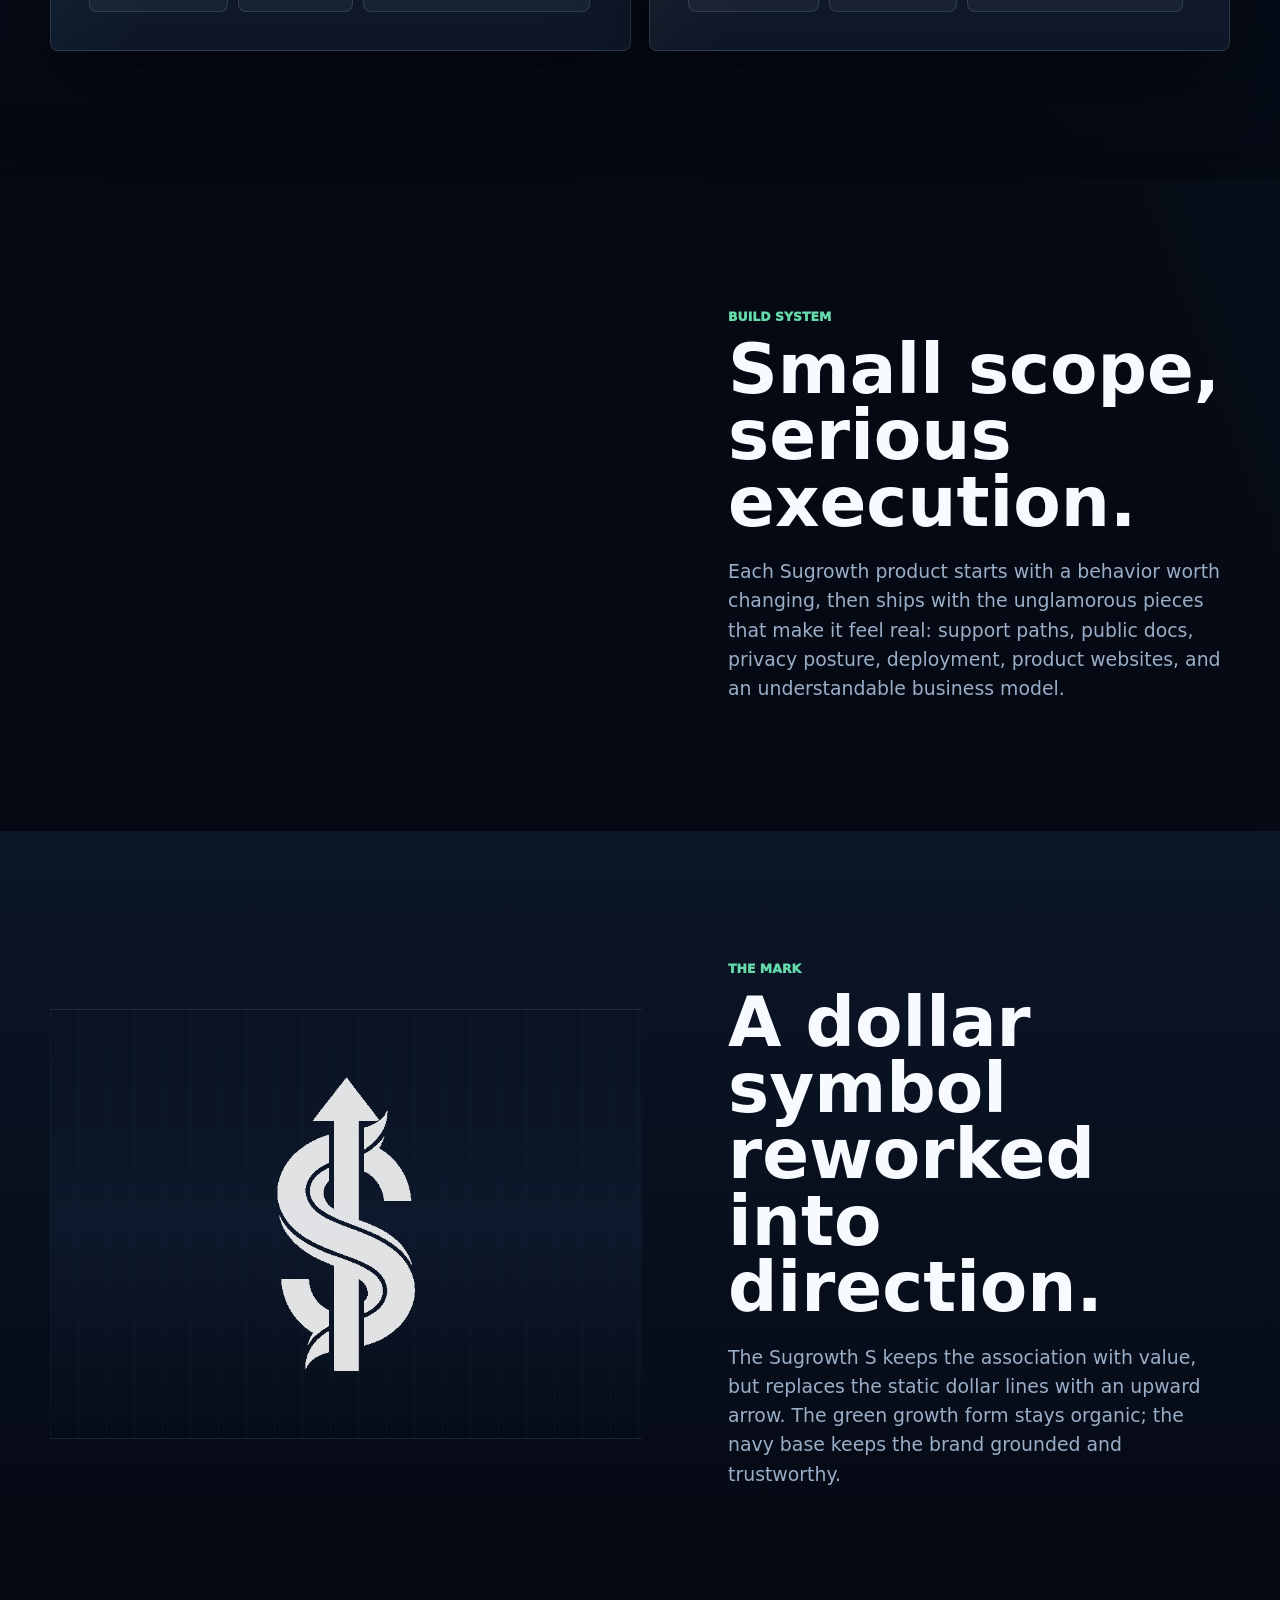
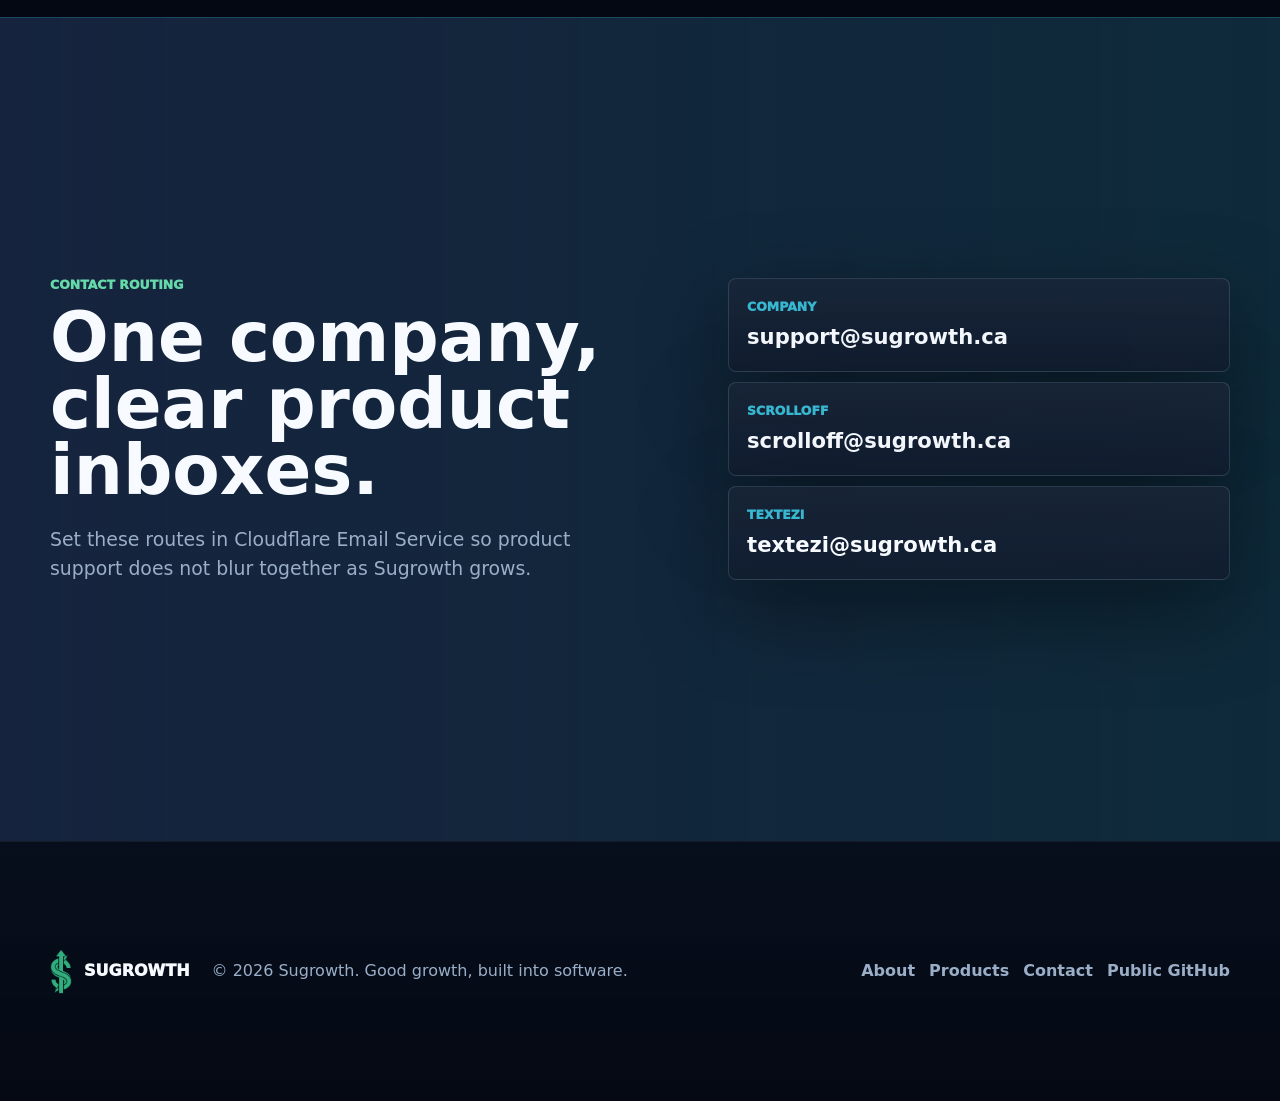
==== commit f70fee6c: "Add company about section" ====
--- a/index.html
+++ b/index.html
@@ -4,7 +4,7 @@
     <meta charset="utf-8">
     <meta name="viewport" content="width=device-width, initial-scale=1">
     <title>Sugrowth | Good growth, built into software</title>
-    <meta name="description" content="Sugrowth is Karan Garg's independent product company building focused software for attention, language, and sustainable personal growth.">
+    <meta name="description" content="Sugrowth is an independent software company building focused products for attention, language, trust, and sustainable personal growth.">
     <meta name="author" content="Sugrowth">
     <meta name="robots" content="index, follow">
     <link rel="canonical" href="https://sugrowth.ca/">
@@ -36,10 +36,7 @@
           "https://scrolloff.app",
           "https://textezi.com"
         ],
-        "founder": {
-          "@type": "Person",
-          "name": "Karan Garg"
-        },
+        "email": "support@sugrowth.ca",
         "description": "Sugrowth is an independent product company building tools for good, sustainable growth."
       }
     </script>
@@ -60,6 +57,7 @@
           <span></span>
         </button>
         <div class="nav-links" data-nav-links>
+          <a href="#about">About</a>
           <a href="#thesis">Thesis</a>
           <a href="#products">Products</a>
           <a href="#system">System</a>
@@ -75,7 +73,7 @@
             <div class="hero-meta">
               <span>Independent product company</span>
               <span>Toronto / Canada</span>
-              <span>Founder-led</span>
+              <span>Product-led</span>
             </div>
             <p class="eyebrow">Su means good. Growth means momentum with a conscience.</p>
             <h1 id="hero-title">Sugrowth</h1>
@@ -122,6 +120,38 @@
         </div>
       </section>
 
+      <section class="about-section" id="about" aria-labelledby="about-title">
+        <div class="container about-layout">
+          <div class="section-heading reveal">
+            <p class="section-kicker">About us</p>
+            <h2 id="about-title">Sugrowth builds software for people, not attention charts.</h2>
+          </div>
+
+          <div class="about-copy reveal">
+            <p>Sugrowth is an independent software company creating focused products around healthier digital behavior, practical language tools, and trustworthy personal technology.</p>
+            <p>We build with a simple standard: if a product asks for someone's time, data, or trust, it should return something useful. That means fewer empty loops, clearer support paths, transparent product boundaries, and tools that can grow without losing their original purpose.</p>
+          </div>
+        </div>
+
+        <div class="container about-grid">
+          <article class="about-card reveal">
+            <span>People first</span>
+            <h3>Built around real use</h3>
+            <p>Products start with a specific human behavior or daily friction, then stay focused enough to solve it well.</p>
+          </article>
+          <article class="about-card reveal">
+            <span>Collective brand</span>
+            <h3>Shared company identity</h3>
+            <p>The brand belongs to the products, users, support channels, public work, and standards that make Sugrowth recognizable.</p>
+          </article>
+          <article class="about-card reveal">
+            <span>Long term</span>
+            <h3>Designed to compound</h3>
+            <p>Each product should strengthen the system around it: better docs, better trust, better feedback, and better execution.</p>
+          </article>
+        </div>
+      </section>
+
       <section class="thesis-section" id="thesis" aria-labelledby="thesis-title">
         <div class="container thesis-layout">
           <div class="section-heading reveal">
@@ -129,7 +159,7 @@
             <h2 id="thesis-title">Growth is only worth building when it improves the user’s life.</h2>
           </div>
           <div class="thesis-copy reveal">
-            <p>Sugrowth is not trying to build sticky products for the sake of usage. The company exists for a narrower kind of software: tools that interrupt unhealthy loops, respect language and identity, keep private data close, and make progress feel earned.</p>
+            <p>Sugrowth is not trying to build sticky products for the sake of usage. We exist for a narrower kind of software: tools that interrupt unhealthy loops, respect language and identity, keep private data close, and make progress feel earned.</p>
             <p>The logo says the same thing visually. A dollar-like symbol becomes an upward arrow. Value is not static; it should move the person using the product forward.</p>
           </div>
         </div>
@@ -284,6 +314,7 @@
         </a>
         <p>&copy; <span data-year>2026</span> Sugrowth. Good growth, built into software.</p>
         <div class="footer-links" aria-label="Footer links">
+          <a href="#about">About</a>
           <a href="#products">Products</a>
           <a href="mailto:support@sugrowth.ca">Contact</a>
           <a href="https://github.com/sugrowth/Sugrowth-Public" target="_blank" rel="noreferrer">Public GitHub</a>
--- a/styles.css
+++ b/styles.css
@@ -433,6 +433,7 @@
   border-top: 1px solid rgba(183, 208, 235, 0.12);
 }
 
+.about-section,
 .thesis-section,
 .products-section,
 .system-section,
@@ -462,11 +463,65 @@
   font-size: clamp(1rem, 1.7vw, 1.18rem);
 }
 
+.about-layout,
 .thesis-layout {
   display: grid;
   grid-template-columns: minmax(0, 0.92fr) minmax(320px, 0.68fr);
   gap: clamp(34px, 8vw, 92px);
   align-items: start;
+}
+
+.about-section {
+  background:
+    linear-gradient(180deg, rgba(7, 16, 31, 0.18), rgba(15, 28, 49, 0.5)),
+    rgba(5, 9, 19, 0.22);
+}
+
+.about-copy {
+  max-width: 650px;
+}
+
+.about-copy p {
+  margin: 0;
+  color: var(--subtle);
+  font-size: clamp(1.03rem, 1.7vw, 1.2rem);
+}
+
+.about-copy p + p {
+  margin-top: 18px;
+}
+
+.about-grid {
+  display: grid;
+  grid-template-columns: repeat(3, minmax(0, 1fr));
+  gap: 14px;
+  margin-top: clamp(38px, 6vw, 72px);
+}
+
+.about-card {
+  padding: 26px;
+  border-top: 2px solid rgba(56, 183, 209, 0.52);
+  background:
+    linear-gradient(180deg, rgba(56, 183, 209, 0.09), rgba(183, 208, 235, 0.025)),
+    rgba(7, 16, 31, 0.66);
+}
+
+.about-card span {
+  color: var(--green-soft);
+  font-size: 0.78rem;
+  font-weight: 950;
+  text-transform: uppercase;
+}
+
+.about-card h3 {
+  margin: 14px 0 0;
+  font-size: 1.35rem;
+  line-height: 1.15;
+}
+
+.about-card p {
+  margin: 14px 0 0;
+  color: var(--muted);
 }
 
 .thesis-copy {
@@ -491,6 +546,7 @@
   margin-top: clamp(38px, 6vw, 72px);
 }
 
+.about-card,
 .principle-card,
 .product-panel,
 .email-card {
@@ -500,6 +556,12 @@
     linear-gradient(180deg, rgba(183, 208, 235, 0.065), rgba(183, 208, 235, 0.025)),
     rgba(12, 22, 40, 0.78);
   box-shadow: var(--shadow);
+}
+
+.about-card {
+  background:
+    linear-gradient(180deg, rgba(56, 183, 209, 0.09), rgba(183, 208, 235, 0.025)),
+    rgba(7, 16, 31, 0.66);
 }
 
 .principle-card {
@@ -805,6 +867,7 @@
   }
 
   .hero-layout,
+  .about-layout,
   .thesis-layout,
   .system-layout,
   .mark-layout,
@@ -820,6 +883,7 @@
     min-height: 430px;
   }
 
+  .about-grid,
   .principle-grid,
   .product-stack {
     grid-template-columns: 1fr;
@@ -897,6 +961,7 @@
     width: 100%;
   }
 
+  .about-section,
   .thesis-section,
   .products-section,
   .system-section,
@@ -909,6 +974,7 @@
     font-size: clamp(2.2rem, 12vw, 3.25rem);
   }
 
+  .about-card,
   .principle-card,
   .product-panel,
   .email-card {
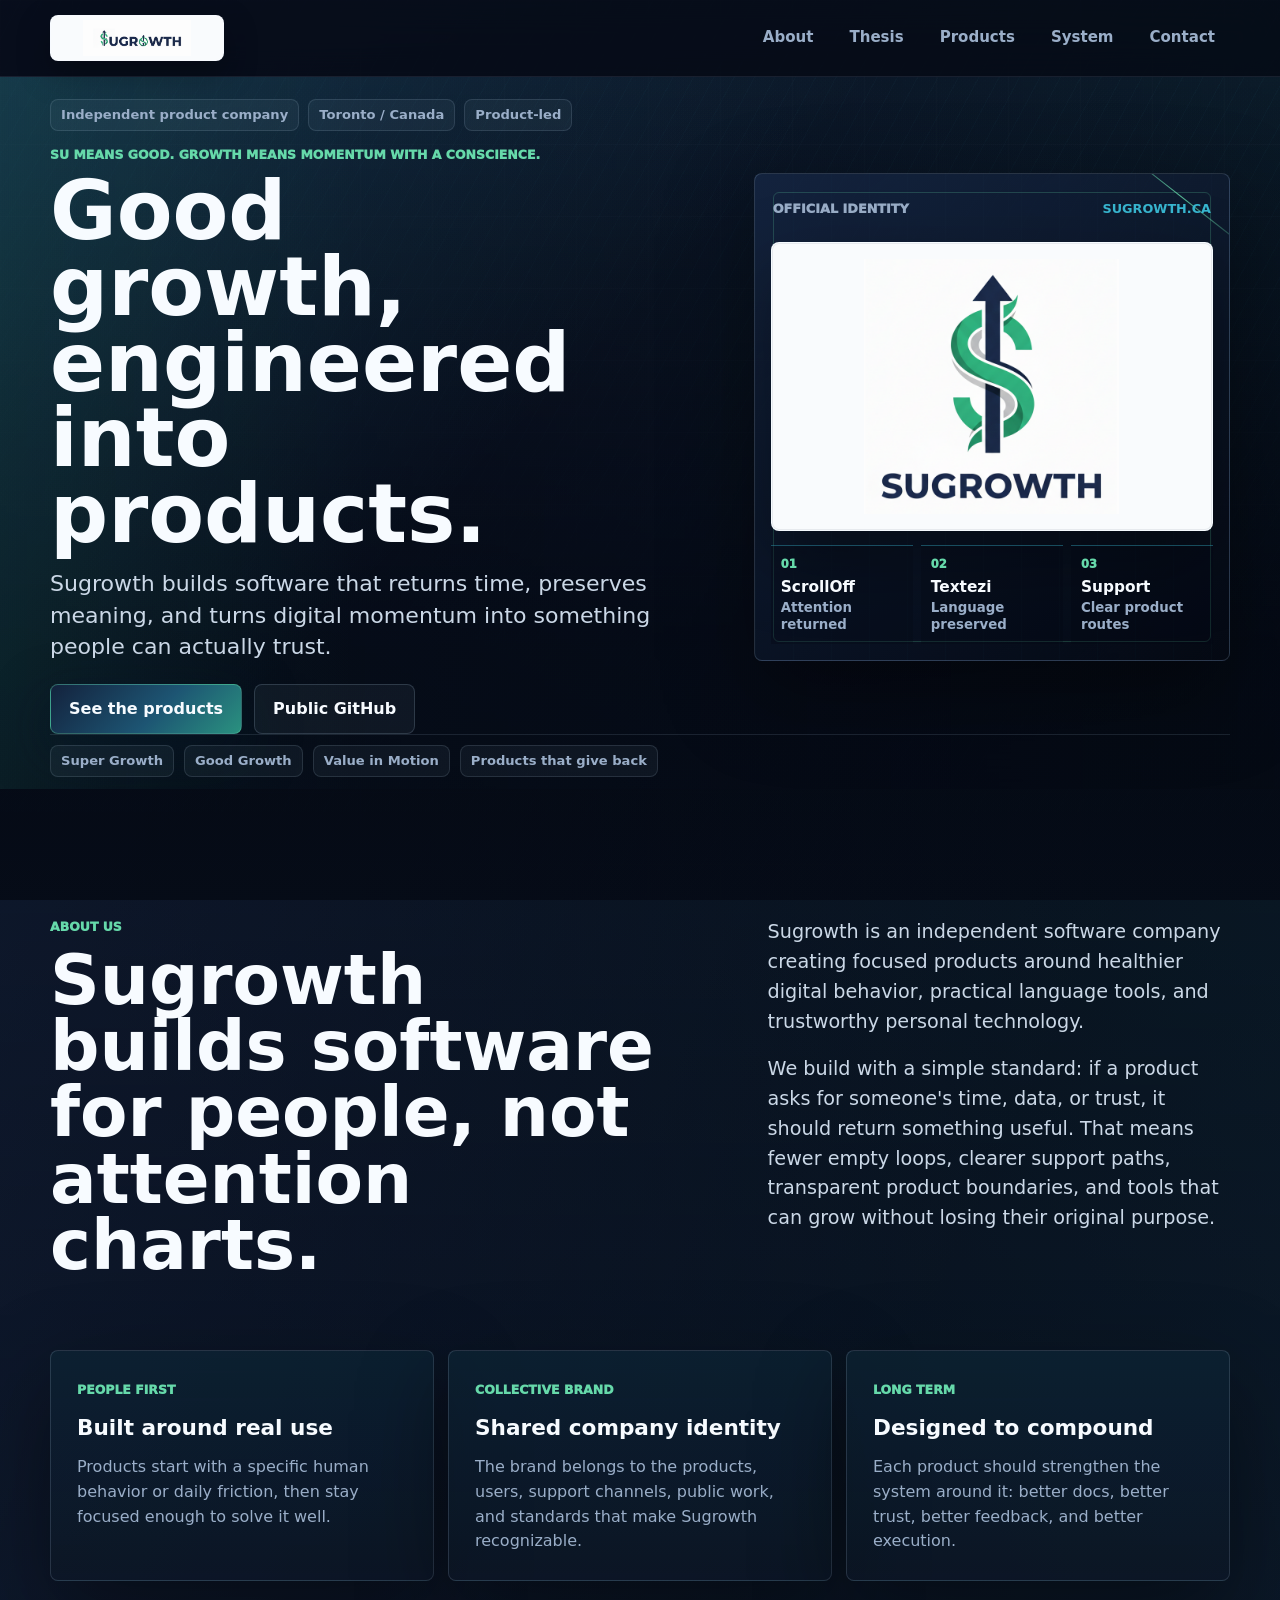
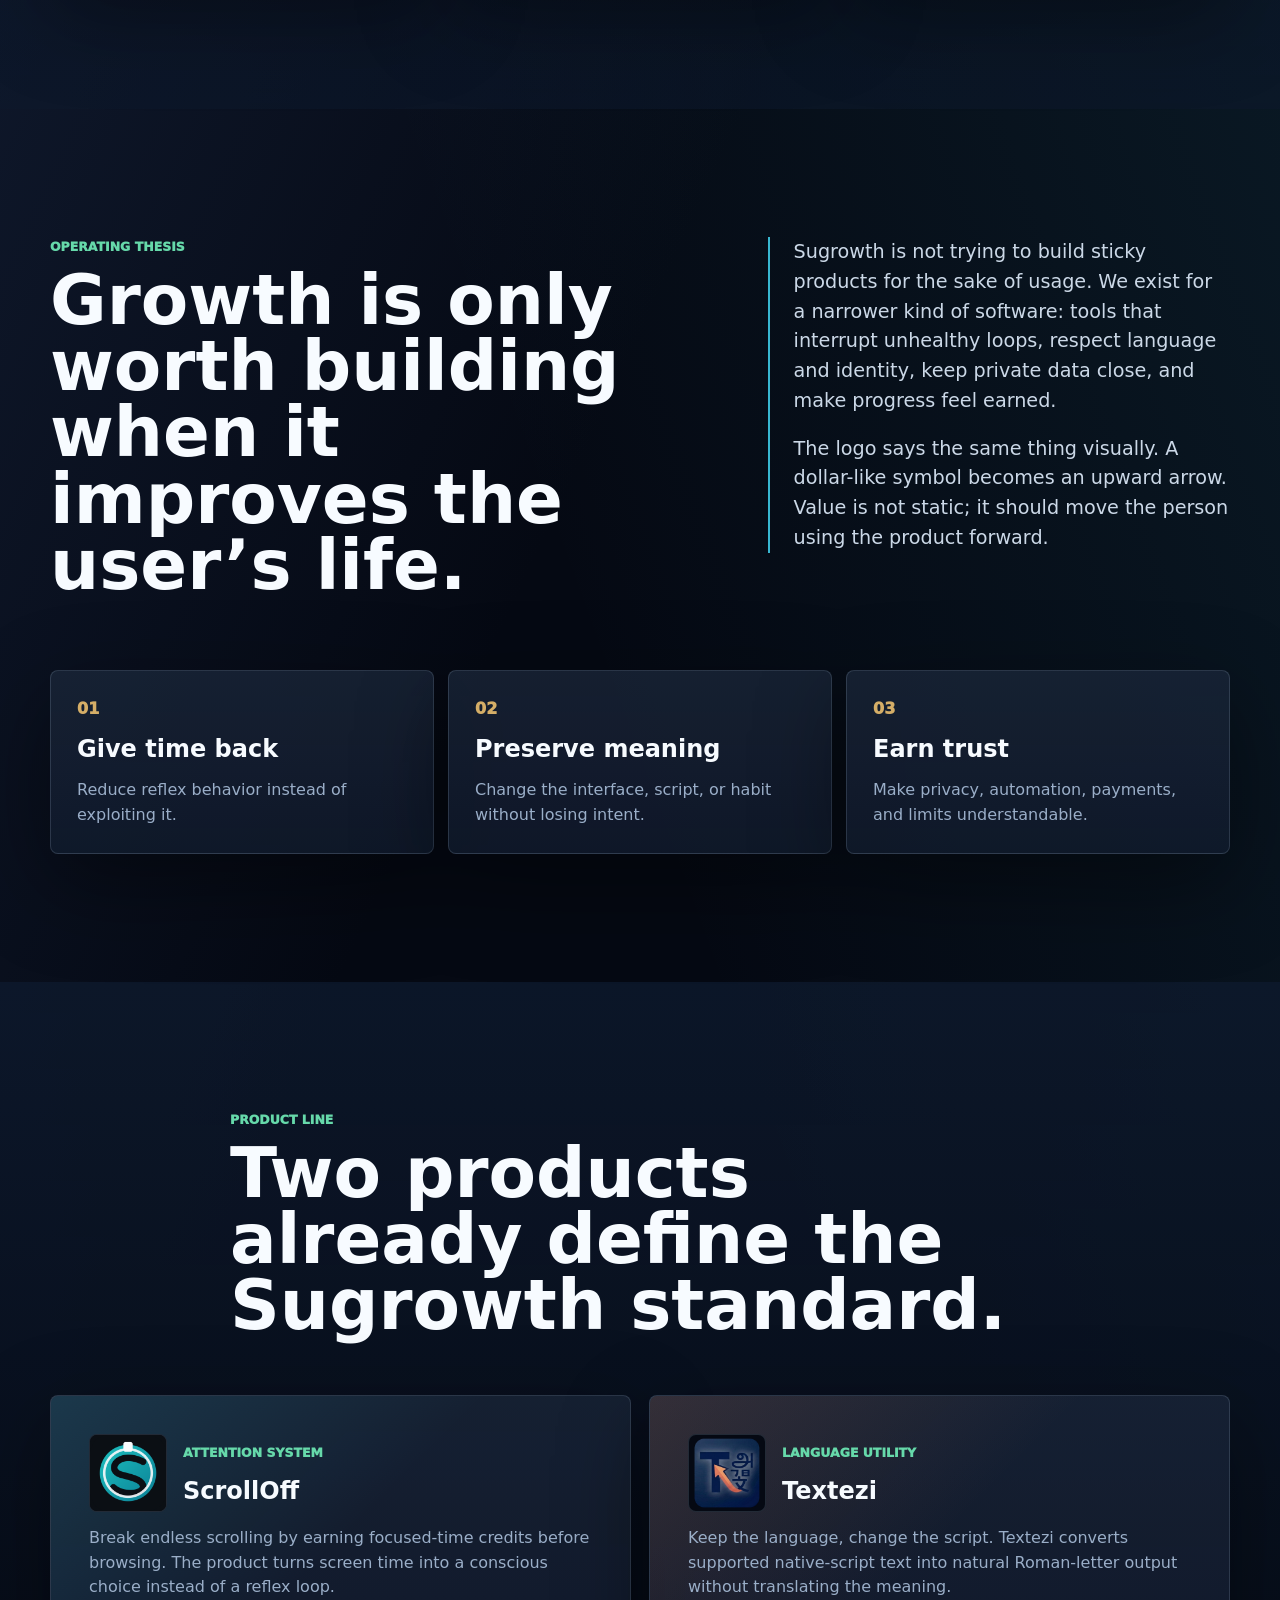
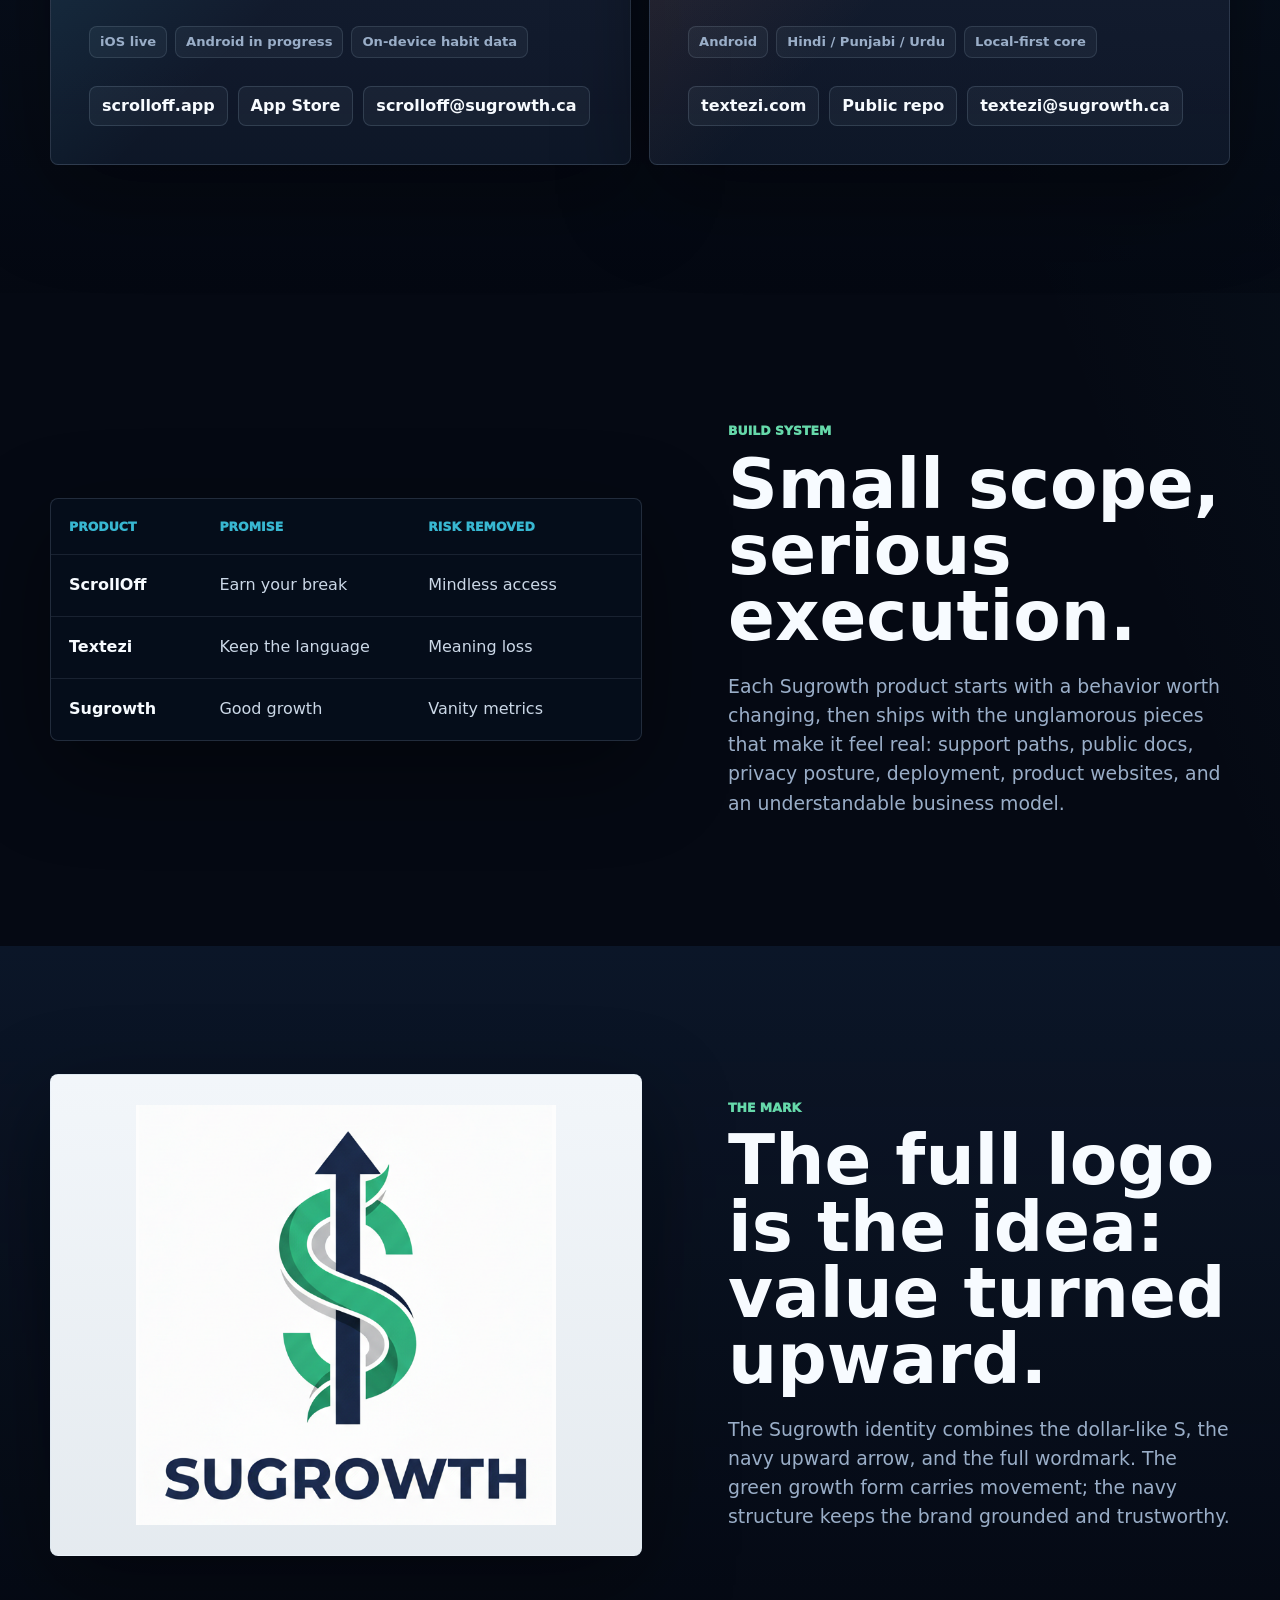
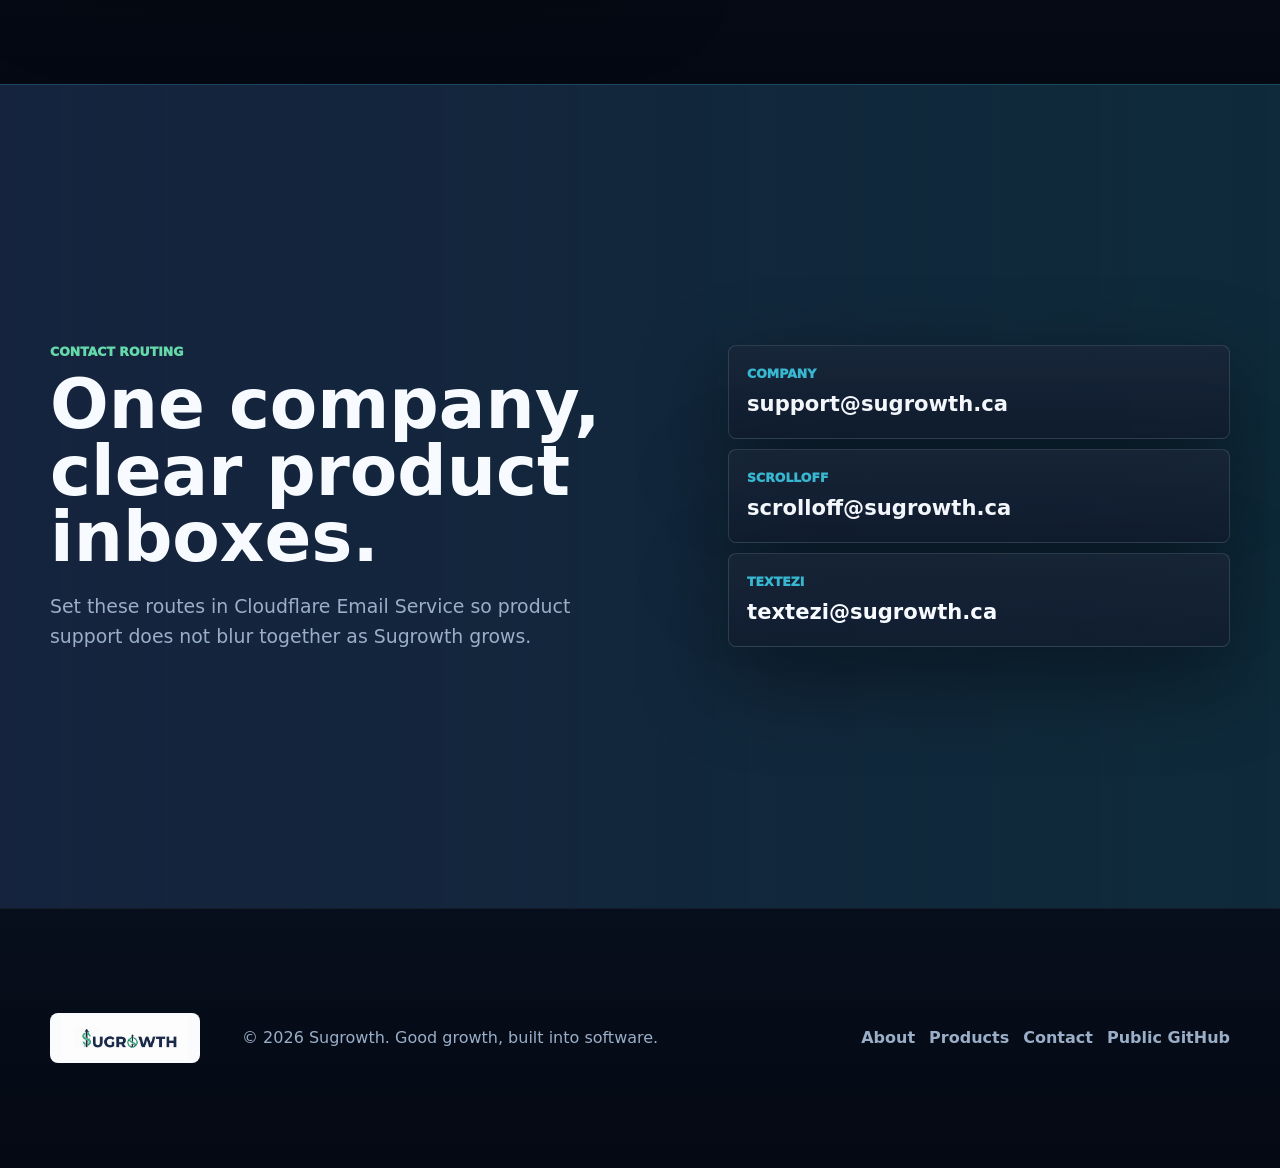
==== commit 083e73f4: "Strengthen Sugrowth brand identity" ====
--- a/index.html
+++ b/index.html
@@ -30,7 +30,7 @@
         "@type": "Organization",
         "name": "Sugrowth",
         "url": "https://sugrowth.ca/",
-        "logo": "https://sugrowth.ca/assets/apple-touch-icon.png",
+        "logo": "https://sugrowth.ca/assets/sugrowth-logo-full.png",
         "sameAs": [
           "https://github.com/sugrowth/Sugrowth-Public",
           "https://scrolloff.app",
@@ -48,8 +48,7 @@
     <header class="site-header" data-header>
       <nav class="nav container" aria-label="Primary navigation">
         <a class="brand" href="#top" aria-label="Sugrowth home">
-          <img src="assets/sugrowth-mark.png" alt="" class="brand-mark" width="38" height="78">
-          <span>Sugrowth</span>
+          <img src="assets/sugrowth-wordmark.png" alt="Sugrowth" class="brand-logo" width="180" height="60">
         </a>
         <button class="nav-toggle" type="button" aria-label="Toggle navigation" aria-expanded="false" data-nav-toggle>
           <span></span>
@@ -70,43 +69,47 @@
       <section class="hero" id="top" aria-labelledby="hero-title">
         <div class="container hero-layout">
           <div class="hero-copy reveal">
+            <div class="hero-wordmark" aria-hidden="true">
+              <img src="assets/sugrowth-wordmark.png" alt="">
+            </div>
             <div class="hero-meta">
               <span>Independent product company</span>
               <span>Toronto / Canada</span>
               <span>Product-led</span>
             </div>
             <p class="eyebrow">Su means good. Growth means momentum with a conscience.</p>
-            <h1 id="hero-title">Sugrowth</h1>
-            <p class="hero-lede">Focused software for people who want their tools to return time, preserve meaning, and make the next decision cleaner.</p>
+            <h1 id="hero-title">Good growth, engineered into products.</h1>
+            <p class="hero-lede">Sugrowth builds software that returns time, preserves meaning, and turns digital momentum into something people can actually trust.</p>
             <div class="hero-actions">
               <a class="button button-primary" href="#products">See the products</a>
               <a class="button button-secondary" href="https://github.com/sugrowth/Sugrowth-Public" target="_blank" rel="noreferrer">Public GitHub</a>
             </div>
           </div>
 
-          <div class="signal-system reveal" aria-label="Sugrowth operating system">
-            <div class="signal-header">
-              <span>Value in motion</span>
-              <strong>SG-01</strong>
-            </div>
-            <div class="signal-mark">
-              <img src="assets/sugrowth-mark.png" alt="Sugrowth dollar-arrow growth mark">
-            </div>
-            <div class="signal-routes" aria-label="Sugrowth focus areas">
+          <div class="identity-stage reveal" aria-label="Sugrowth brand and product system">
+            <div class="stage-chrome">
+              <span>Official identity</span>
+              <strong>sugrowth.ca</strong>
+            </div>
+            <div class="logo-slab">
+              <img src="assets/sugrowth-logo-full.png" alt="Sugrowth full logo with upward arrow dollar mark and wordmark">
+            </div>
+
+            <div class="stage-routes" aria-label="Sugrowth product routes">
               <div>
                 <span>01</span>
-                <strong>Attention</strong>
-                <small>ScrollOff</small>
+                <strong>ScrollOff</strong>
+                <small>Attention returned</small>
               </div>
               <div>
                 <span>02</span>
-                <strong>Language</strong>
-                <small>Textezi</small>
+                <strong>Textezi</strong>
+                <small>Language preserved</small>
               </div>
               <div>
                 <span>03</span>
-                <strong>Trust</strong>
-                <small>Local-first defaults</small>
+                <strong>Support</strong>
+                <small>Clear product routes</small>
               </div>
             </div>
           </div>
@@ -270,12 +273,12 @@
       <section class="mark-section" aria-labelledby="mark-title">
         <div class="container mark-layout">
           <div class="mark-specimen reveal">
-            <img src="assets/sugrowth-mark-white.png" alt="" aria-hidden="true">
+            <img src="assets/sugrowth-logo-full.png" alt="Sugrowth full logo">
           </div>
           <div class="section-heading reveal">
             <p class="section-kicker">The mark</p>
-            <h2 id="mark-title">A dollar symbol reworked into direction.</h2>
-            <p>The Sugrowth S keeps the association with value, but replaces the static dollar lines with an upward arrow. The green growth form stays organic; the navy base keeps the brand grounded and trustworthy.</p>
+            <h2 id="mark-title">The full logo is the idea: value turned upward.</h2>
+            <p>The Sugrowth identity combines the dollar-like S, the navy upward arrow, and the full wordmark. The green growth form carries movement; the navy structure keeps the brand grounded and trustworthy.</p>
           </div>
         </div>
       </section>
@@ -309,8 +312,7 @@
     <footer class="site-footer">
       <div class="container footer-layout">
         <a class="footer-brand" href="#top">
-          <img src="assets/sugrowth-mark.png" alt="" width="22" height="45">
-          <span>Sugrowth</span>
+          <img src="assets/sugrowth-wordmark.png" alt="Sugrowth" width="150" height="50">
         </a>
         <p>&copy; <span data-year>2026</span> Sugrowth. Good growth, built into software.</p>
         <div class="footer-links" aria-label="Footer links">
--- a/styles.css
+++ b/styles.css
@@ -123,17 +123,23 @@
 .footer-brand {
   display: inline-flex;
   align-items: center;
-  gap: 12px;
-  color: var(--ink);
-  font-weight: 950;
+  justify-content: center;
   text-decoration: none;
-  text-transform: uppercase;
-  letter-spacing: 0;
-}
-
-.brand-mark {
-  width: 30px;
-  height: 60px;
+}
+
+.brand {
+  width: 174px;
+  height: 46px;
+  padding: 4px 10px;
+  border: 1px solid rgba(247, 251, 255, 0.86);
+  border-radius: var(--radius);
+  background: #f9fbfd;
+  box-shadow: 0 12px 34px rgba(0, 0, 0, 0.26);
+}
+
+.brand-logo {
+  width: 100%;
+  height: 100%;
   object-fit: contain;
 }
 
@@ -210,7 +216,7 @@
 .hero {
   position: relative;
   overflow: hidden;
-  padding: 28px 0 0;
+  padding: 22px 0 0;
   background:
     linear-gradient(90deg, rgba(7, 16, 31, 0.48), rgba(7, 16, 31, 0.06)),
     linear-gradient(180deg, rgba(5, 9, 19, 0), rgba(5, 9, 19, 0.42));
@@ -228,18 +234,34 @@
 
 .hero-layout {
   position: relative;
-  min-height: 500px;
-  display: grid;
-  grid-template-columns: minmax(0, 0.96fr) minmax(340px, 0.72fr);
+  min-height: 455px;
+  display: grid;
+  grid-template-columns: minmax(0, 0.98fr) minmax(360px, 0.76fr);
   align-items: center;
   gap: clamp(36px, 7vw, 90px);
+}
+
+.hero-wordmark {
+  width: min(100%, 430px);
+  display: none;
+  margin: 0 0 26px;
+  padding: 10px 18px;
+  border: 1px solid rgba(247, 251, 255, 0.84);
+  border-radius: var(--radius);
+  background: #f9fbfd;
+  box-shadow: 0 22px 64px rgba(0, 0, 0, 0.34);
+}
+
+.hero-wordmark img {
+  width: 100%;
+  height: auto;
 }
 
 .hero-meta {
   display: flex;
   flex-wrap: wrap;
   gap: 9px;
-  margin-bottom: 20px;
+  margin-bottom: 14px;
 }
 
 .hero-meta span,
@@ -270,16 +292,17 @@
 
 .hero h1 {
   margin: 10px 0 0;
-  font-size: clamp(4.3rem, 10vw, 8.45rem);
-  line-height: 0.86;
+  max-width: 780px;
+  font-size: clamp(3.35rem, 6.35vw, 6.35rem);
+  line-height: 0.93;
   letter-spacing: 0;
 }
 
 .hero-lede {
   max-width: 710px;
-  margin: 22px 0 0;
+  margin: 16px 0 0;
   color: var(--subtle);
-  font-size: clamp(1.18rem, 2.1vw, 1.54rem);
+  font-size: clamp(1.12rem, 1.85vw, 1.38rem);
   line-height: 1.42;
 }
 
@@ -287,7 +310,7 @@
   display: flex;
   flex-wrap: wrap;
   gap: 12px;
-  margin-top: 28px;
+  margin-top: 22px;
 }
 
 .button {
@@ -325,6 +348,118 @@
 .button-secondary:focus-visible {
   border-color: var(--line-strong);
   background: rgba(56, 183, 209, 0.1);
+}
+
+.identity-stage {
+  position: relative;
+  display: grid;
+  gap: 14px;
+  padding: 16px;
+  border: 1px solid rgba(183, 208, 235, 0.18);
+  border-radius: var(--radius);
+  background:
+    linear-gradient(145deg, rgba(21, 38, 66, 0.86), rgba(5, 9, 19, 0.64)),
+    repeating-linear-gradient(90deg, rgba(56, 183, 209, 0.055) 0 1px, transparent 1px 38px);
+  box-shadow: var(--shadow);
+  overflow: hidden;
+}
+
+.identity-stage::before {
+  content: "";
+  position: absolute;
+  inset: 18px;
+  border: 1px solid rgba(102, 217, 170, 0.22);
+  border-radius: calc(var(--radius) - 2px);
+  pointer-events: none;
+}
+
+.identity-stage::after {
+  content: "";
+  position: absolute;
+  top: 22px;
+  right: -42px;
+  width: 180px;
+  height: 1px;
+  background: linear-gradient(90deg, transparent, rgba(102, 217, 170, 0.84), transparent);
+  transform: rotate(38deg);
+  pointer-events: none;
+}
+
+.stage-chrome,
+.stage-routes,
+.logo-slab {
+  position: relative;
+  z-index: 1;
+}
+
+.stage-chrome {
+  min-height: 38px;
+  display: flex;
+  align-items: center;
+  justify-content: space-between;
+  gap: 14px;
+  padding: 0 2px;
+  color: var(--muted);
+  font-size: 0.8rem;
+  font-weight: 950;
+  text-transform: uppercase;
+}
+
+.stage-chrome strong {
+  color: var(--blue);
+}
+
+.logo-slab {
+  min-height: 230px;
+  display: grid;
+  place-items: center;
+  padding: clamp(10px, 1.8vw, 16px);
+  border: 1px solid rgba(247, 251, 255, 0.9);
+  border-radius: var(--radius);
+  background: #f9fbfd;
+  box-shadow:
+    inset 0 0 0 1px rgba(21, 38, 66, 0.08),
+    0 28px 72px rgba(0, 0, 0, 0.36);
+}
+
+.logo-slab img {
+  width: min(100%, 255px);
+  height: auto;
+}
+
+.stage-routes {
+  display: grid;
+  grid-template-columns: repeat(3, minmax(0, 1fr));
+  gap: 8px;
+}
+
+.stage-routes div {
+  min-width: 0;
+  padding: 10px;
+  border-top: 1px solid rgba(56, 183, 209, 0.38);
+  background: rgba(5, 9, 19, 0.32);
+}
+
+.stage-routes span {
+  display: block;
+  color: var(--green-soft);
+  font-size: 0.72rem;
+  font-weight: 950;
+}
+
+.stage-routes strong {
+  display: block;
+  margin-top: 6px;
+  font-size: 0.96rem;
+  line-height: 1.1;
+}
+
+.stage-routes small {
+  display: block;
+  margin-top: 4px;
+  color: var(--muted);
+  font-weight: 800;
+  line-height: 1.25;
 }
 
 .signal-system {
@@ -429,7 +564,7 @@
   display: flex;
   flex-wrap: wrap;
   gap: 10px;
-  padding: 14px 0 16px;
+  padding: 10px 0 12px;
   border-top: 1px solid rgba(183, 208, 235, 0.12);
 }
 
@@ -713,18 +848,21 @@
 }
 
 .mark-specimen {
-  min-height: 430px;
+  min-height: 480px;
   display: grid;
   place-items: center;
-  border-block: 1px solid rgba(183, 208, 235, 0.12);
-  background:
-    linear-gradient(180deg, transparent, rgba(26, 41, 71, 0.34), transparent),
-    repeating-linear-gradient(90deg, rgba(56, 183, 209, 0.05) 0 1px, transparent 1px 28px);
+  padding: clamp(18px, 3vw, 30px);
+  border: 1px solid rgba(183, 208, 235, 0.12);
+  border-radius: var(--radius);
+  background:
+    linear-gradient(180deg, rgba(247, 251, 255, 0.98), rgba(238, 244, 249, 0.96)),
+    repeating-linear-gradient(90deg, rgba(26, 41, 71, 0.05) 0 1px, transparent 1px 28px);
+  box-shadow: var(--shadow);
 }
 
 .mark-specimen img {
-  width: min(42%, 150px);
-  opacity: 0.88;
+  width: min(100%, 420px);
+  opacity: 1;
 }
 
 .contact-section {
@@ -781,9 +919,23 @@
 
 .footer-layout {
   display: grid;
-  grid-template-columns: auto minmax(0, 1fr) auto;
+  grid-template-columns: 170px minmax(0, 1fr) auto;
   align-items: center;
   gap: 22px;
+}
+
+.footer-brand {
+  width: 150px;
+  height: 50px;
+  padding: 4px 8px;
+  border-radius: var(--radius);
+  background: #f9fbfd;
+}
+
+.footer-brand img {
+  width: 100%;
+  height: 100%;
+  object-fit: contain;
 }
 
 .site-footer p {
@@ -879,6 +1031,11 @@
     min-height: 0;
   }
 
+  .identity-stage {
+    width: min(100%, 620px);
+    margin-inline: auto;
+  }
+
   .signal-system {
     min-height: 430px;
   }
@@ -907,23 +1064,40 @@
     width: min(100% - 28px, var(--max-width));
   }
 
+  .brand {
+    width: 140px;
+    height: 38px;
+    padding: 3px 8px;
+  }
+
   .hero {
     padding-top: 38px;
   }
 
+  .hero-wordmark {
+    display: block;
+    width: min(100%, 305px);
+    margin-bottom: 16px;
+    padding: 6px 10px;
+  }
+
   .hero h1 {
-    font-size: clamp(3.35rem, 18vw, 4.9rem);
+    font-size: clamp(2.65rem, 11.4vw, 3.35rem);
+    line-height: 0.98;
   }
 
   .hero-lede {
-    margin-top: 20px;
+    margin-top: 14px;
+    font-size: 1.02rem;
   }
 
   .hero-actions .button {
     width: 100%;
-  }
-
-  .hero .signal-system {
+    min-height: 46px;
+  }
+
+  .hero .signal-system,
+  .hero .identity-stage {
     display: none;
   }
 
@@ -947,18 +1121,11 @@
   }
 
   .hero-strip {
-    display: grid;
-    grid-template-columns: repeat(2, minmax(0, 1fr));
-  }
-
-  .hero-strip span {
-    min-width: 0;
-    justify-content: center;
-    text-align: center;
+    display: none;
   }
 
   .hero-meta span {
-    width: 100%;
+    min-height: 30px;
   }
 
   .about-section,
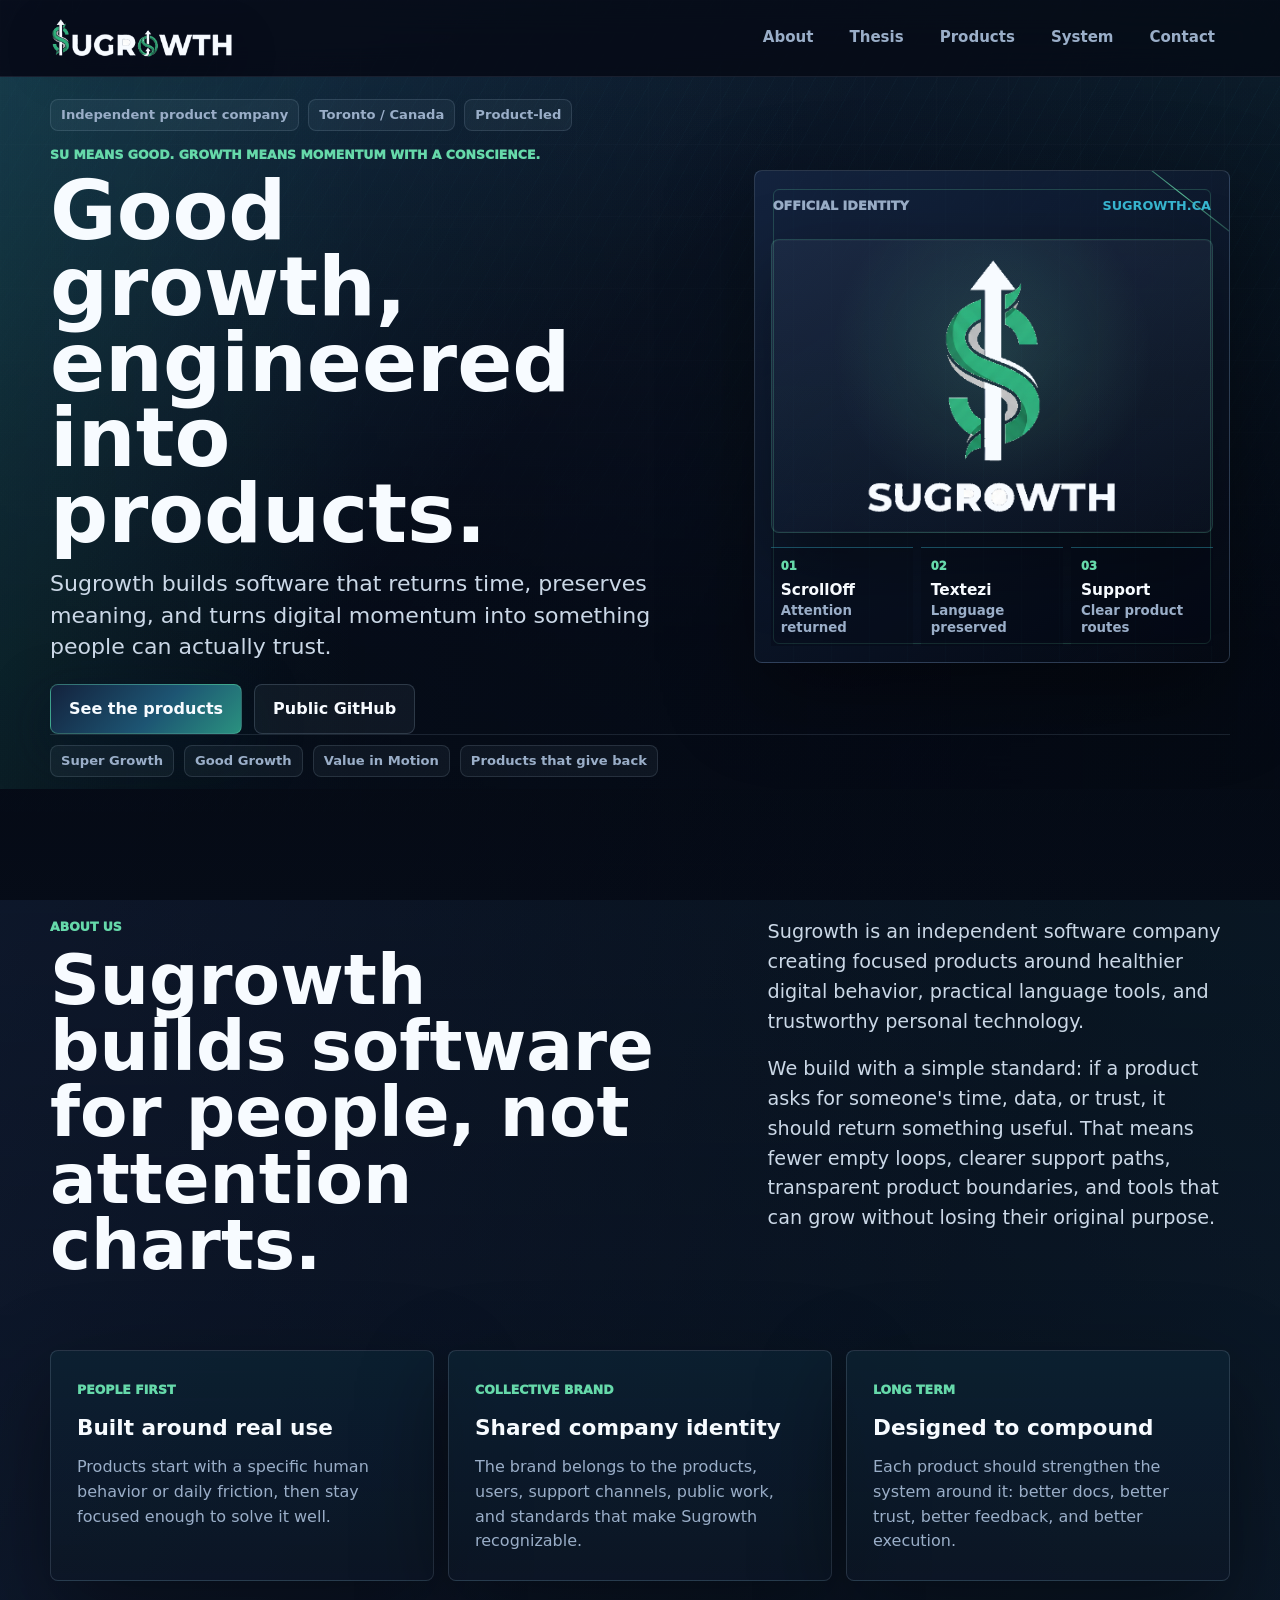
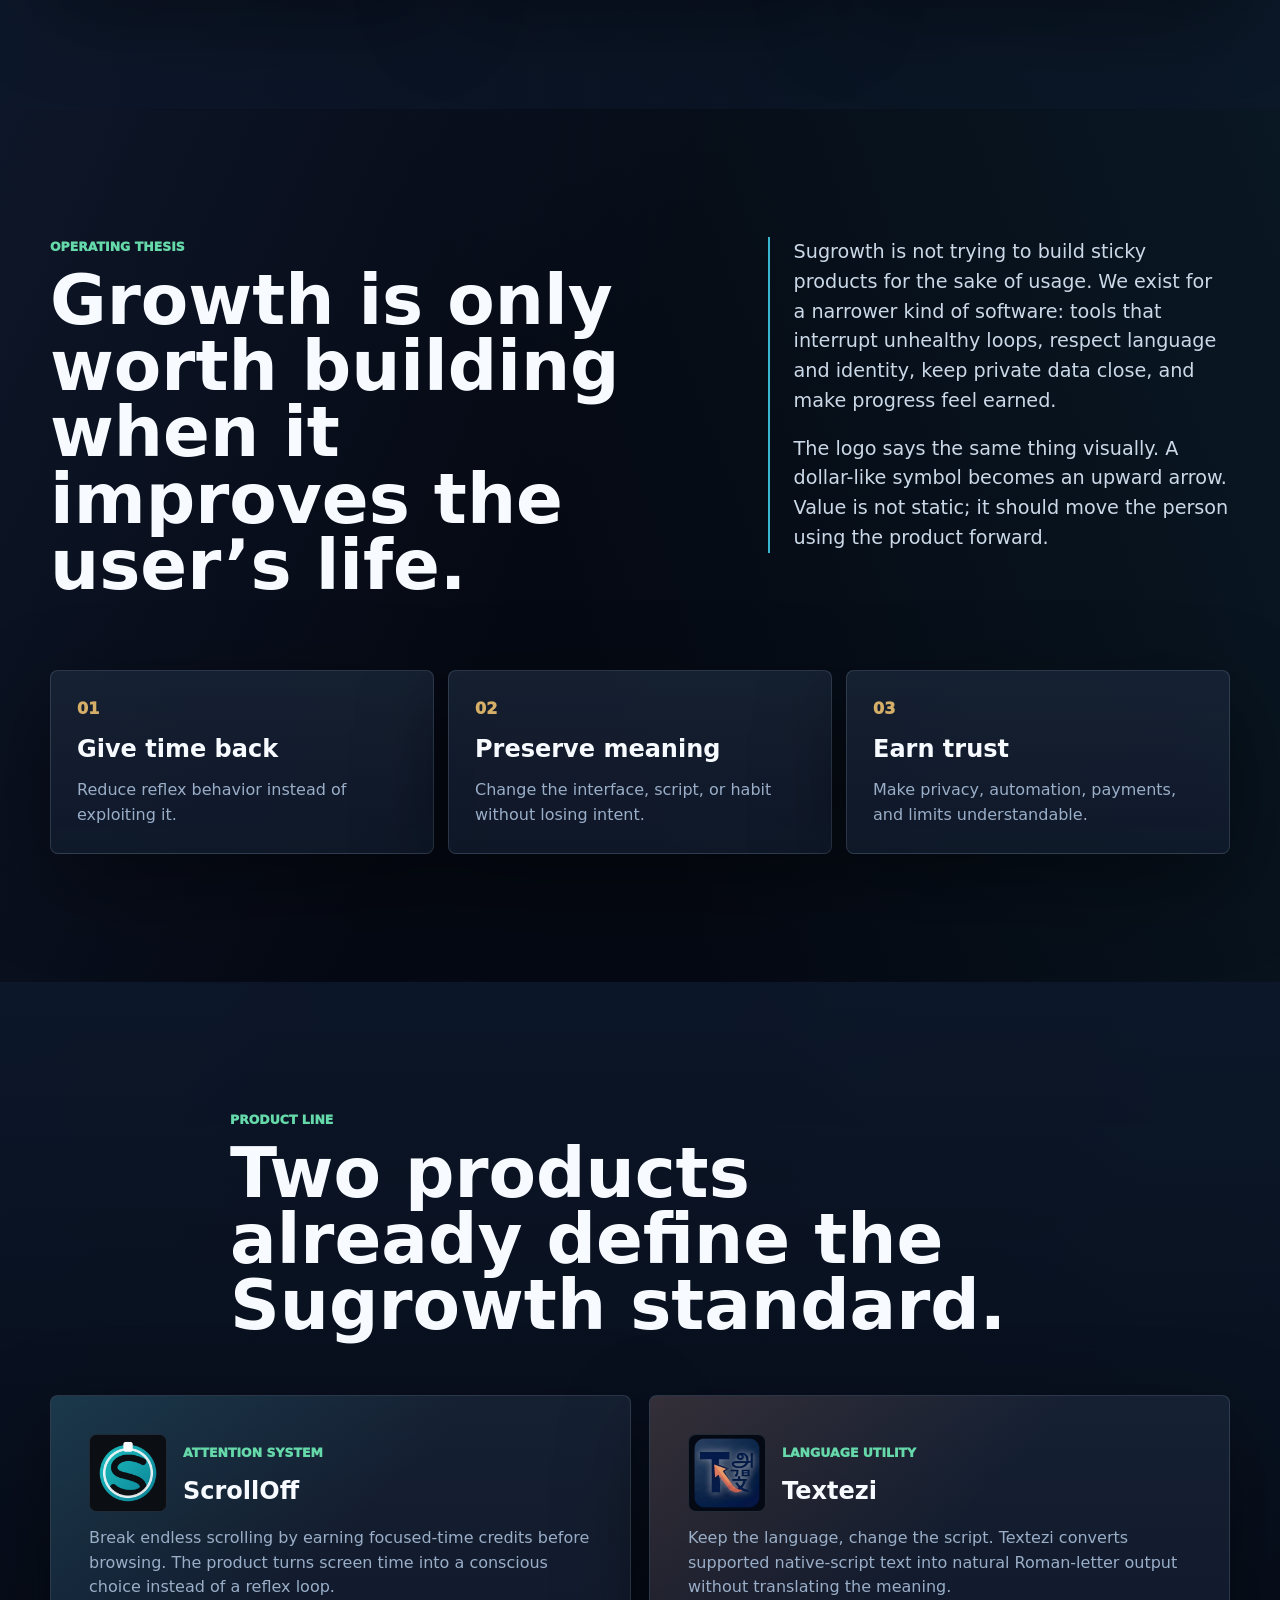
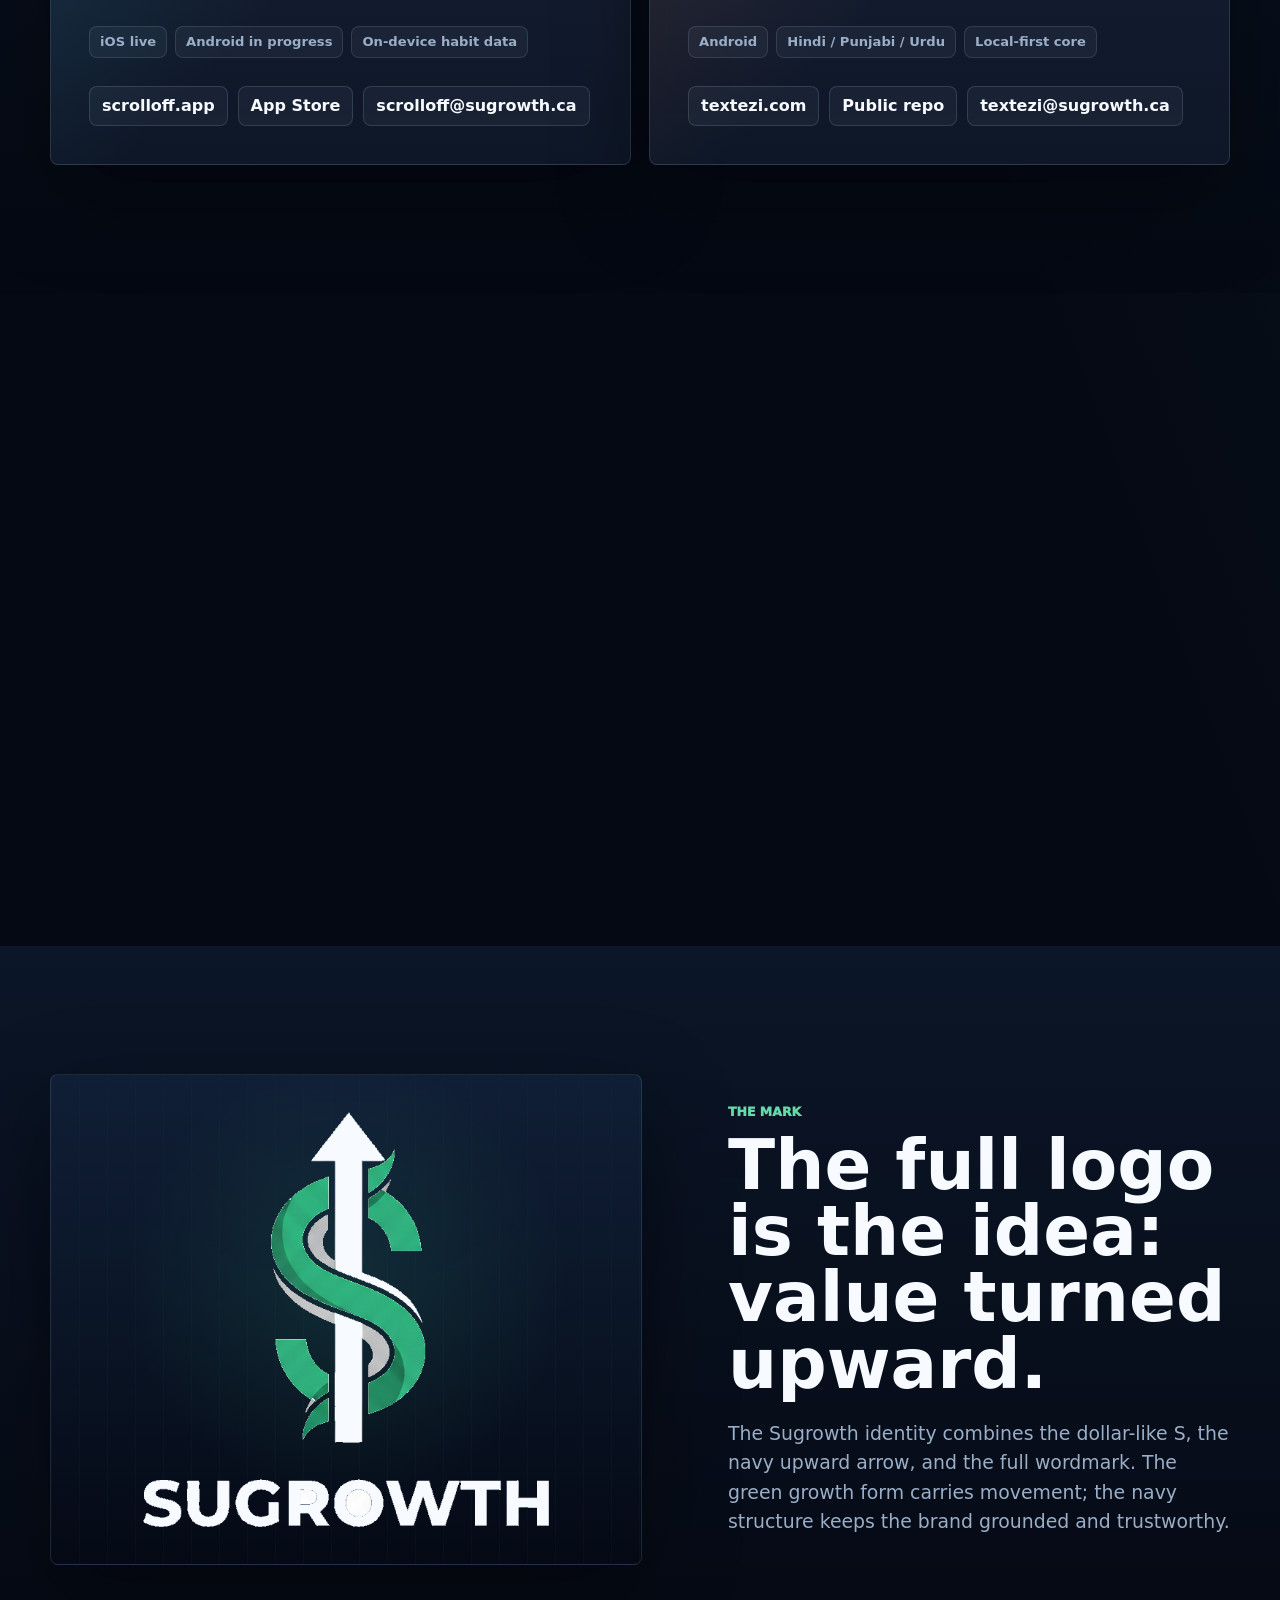
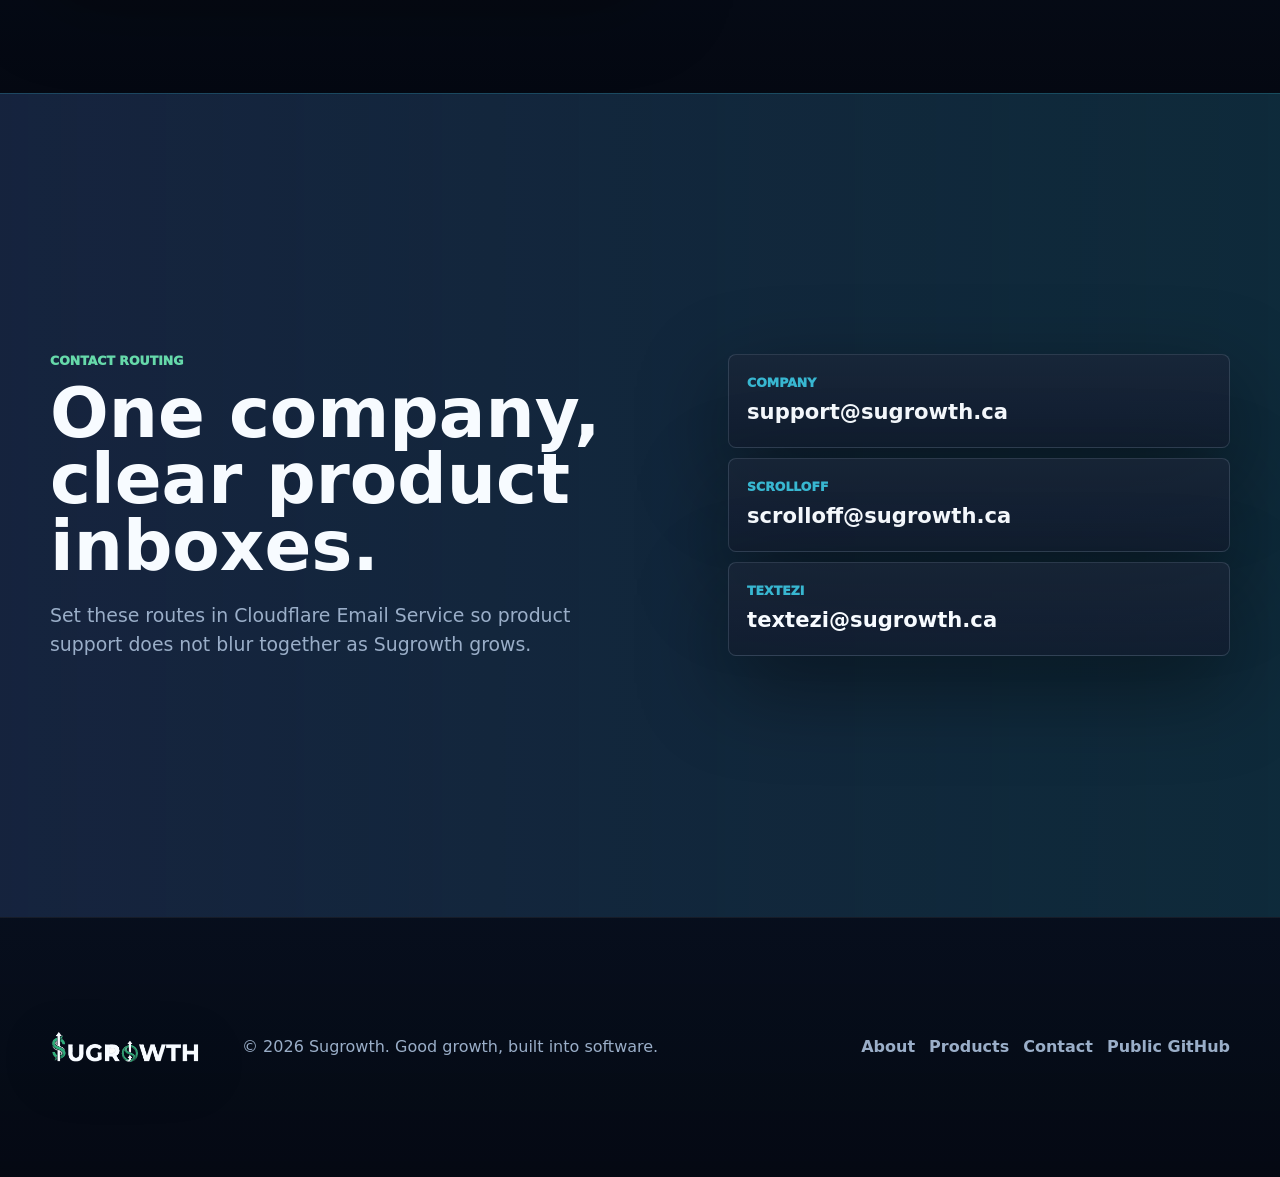
==== commit 24328065: "Remove white logo backgrounds" ====
--- a/index.html
+++ b/index.html
@@ -48,7 +48,7 @@
     <header class="site-header" data-header>
       <nav class="nav container" aria-label="Primary navigation">
         <a class="brand" href="#top" aria-label="Sugrowth home">
-          <img src="assets/sugrowth-wordmark.png" alt="Sugrowth" class="brand-logo" width="180" height="60">
+          <img src="assets/sugrowth-wordmark-light.png" alt="Sugrowth" class="brand-logo" width="180" height="60">
         </a>
         <button class="nav-toggle" type="button" aria-label="Toggle navigation" aria-expanded="false" data-nav-toggle>
           <span></span>
@@ -70,7 +70,7 @@
         <div class="container hero-layout">
           <div class="hero-copy reveal">
             <div class="hero-wordmark" aria-hidden="true">
-              <img src="assets/sugrowth-wordmark.png" alt="">
+              <img src="assets/sugrowth-wordmark-light.png" alt="">
             </div>
             <div class="hero-meta">
               <span>Independent product company</span>
@@ -92,7 +92,7 @@
               <strong>sugrowth.ca</strong>
             </div>
             <div class="logo-slab">
-              <img src="assets/sugrowth-logo-full.png" alt="Sugrowth full logo with upward arrow dollar mark and wordmark">
+              <img src="assets/sugrowth-logo-full-light.png" alt="Sugrowth full logo with upward arrow dollar mark and wordmark">
             </div>
 
             <div class="stage-routes" aria-label="Sugrowth product routes">
@@ -273,7 +273,7 @@
       <section class="mark-section" aria-labelledby="mark-title">
         <div class="container mark-layout">
           <div class="mark-specimen reveal">
-            <img src="assets/sugrowth-logo-full.png" alt="Sugrowth full logo">
+            <img src="assets/sugrowth-logo-full-light.png" alt="Sugrowth full logo">
           </div>
           <div class="section-heading reveal">
             <p class="section-kicker">The mark</p>
@@ -312,7 +312,7 @@
     <footer class="site-footer">
       <div class="container footer-layout">
         <a class="footer-brand" href="#top">
-          <img src="assets/sugrowth-wordmark.png" alt="Sugrowth" width="150" height="50">
+          <img src="assets/sugrowth-wordmark-light.png" alt="Sugrowth" width="150" height="50">
         </a>
         <p>&copy; <span data-year>2026</span> Sugrowth. Good growth, built into software.</p>
         <div class="footer-links" aria-label="Footer links">
--- a/styles.css
+++ b/styles.css
@@ -128,13 +128,10 @@
 }
 
 .brand {
-  width: 174px;
+  width: 184px;
   height: 46px;
-  padding: 4px 10px;
-  border: 1px solid rgba(247, 251, 255, 0.86);
-  border-radius: var(--radius);
-  background: #f9fbfd;
-  box-shadow: 0 12px 34px rgba(0, 0, 0, 0.26);
+  padding: 0;
+  filter: drop-shadow(0 10px 24px rgba(0, 0, 0, 0.35));
 }
 
 .brand-logo {
@@ -245,11 +242,8 @@
   width: min(100%, 430px);
   display: none;
   margin: 0 0 26px;
-  padding: 10px 18px;
-  border: 1px solid rgba(247, 251, 255, 0.84);
-  border-radius: var(--radius);
-  background: #f9fbfd;
-  box-shadow: 0 22px 64px rgba(0, 0, 0, 0.34);
+  padding: 0;
+  filter: drop-shadow(0 18px 44px rgba(0, 0, 0, 0.42));
 }
 
 .hero-wordmark img {
@@ -414,11 +408,13 @@
   display: grid;
   place-items: center;
   padding: clamp(10px, 1.8vw, 16px);
-  border: 1px solid rgba(247, 251, 255, 0.9);
-  border-radius: var(--radius);
-  background: #f9fbfd;
+  border: 1px solid rgba(102, 217, 170, 0.2);
+  border-radius: var(--radius);
+  background:
+    radial-gradient(circle at 50% 38%, rgba(102, 217, 170, 0.16), transparent 56%),
+    linear-gradient(180deg, rgba(183, 208, 235, 0.055), rgba(183, 208, 235, 0.02));
   box-shadow:
-    inset 0 0 0 1px rgba(21, 38, 66, 0.08),
+    inset 0 0 0 1px rgba(247, 251, 255, 0.03),
     0 28px 72px rgba(0, 0, 0, 0.36);
 }
 
@@ -855,8 +851,9 @@
   border: 1px solid rgba(183, 208, 235, 0.12);
   border-radius: var(--radius);
   background:
-    linear-gradient(180deg, rgba(247, 251, 255, 0.98), rgba(238, 244, 249, 0.96)),
-    repeating-linear-gradient(90deg, rgba(26, 41, 71, 0.05) 0 1px, transparent 1px 28px);
+    radial-gradient(circle at 50% 42%, rgba(48, 174, 124, 0.15), transparent 54%),
+    linear-gradient(180deg, rgba(21, 38, 66, 0.62), rgba(5, 9, 19, 0.3)),
+    repeating-linear-gradient(90deg, rgba(56, 183, 209, 0.05) 0 1px, transparent 1px 28px);
   box-shadow: var(--shadow);
 }
 
@@ -927,9 +924,8 @@
 .footer-brand {
   width: 150px;
   height: 50px;
-  padding: 4px 8px;
-  border-radius: var(--radius);
-  background: #f9fbfd;
+  padding: 0;
+  filter: drop-shadow(0 10px 26px rgba(0, 0, 0, 0.32));
 }
 
 .footer-brand img {
@@ -1065,9 +1061,8 @@
   }
 
   .brand {
-    width: 140px;
+    width: 148px;
     height: 38px;
-    padding: 3px 8px;
   }
 
   .hero {
@@ -1076,9 +1071,8 @@
 
   .hero-wordmark {
     display: block;
-    width: min(100%, 305px);
+    width: min(100%, 325px);
     margin-bottom: 16px;
-    padding: 6px 10px;
   }
 
   .hero h1 {
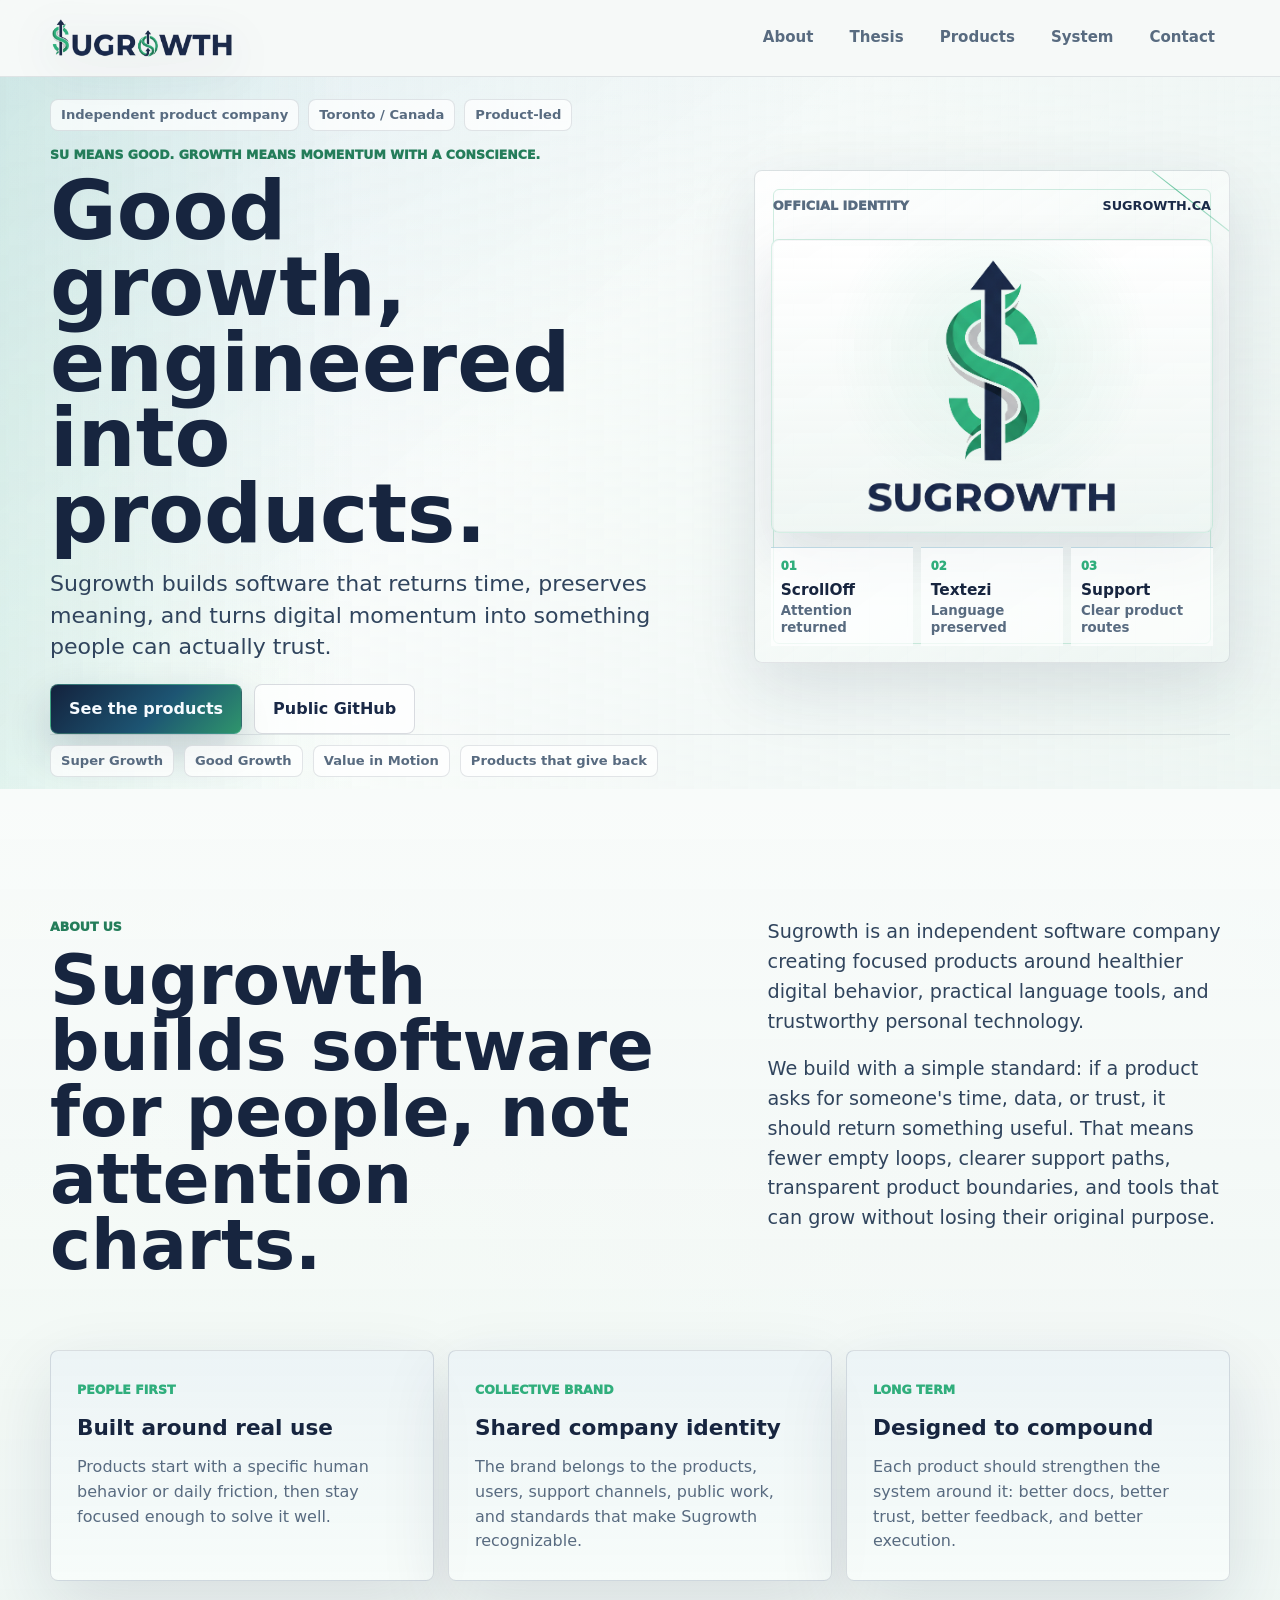
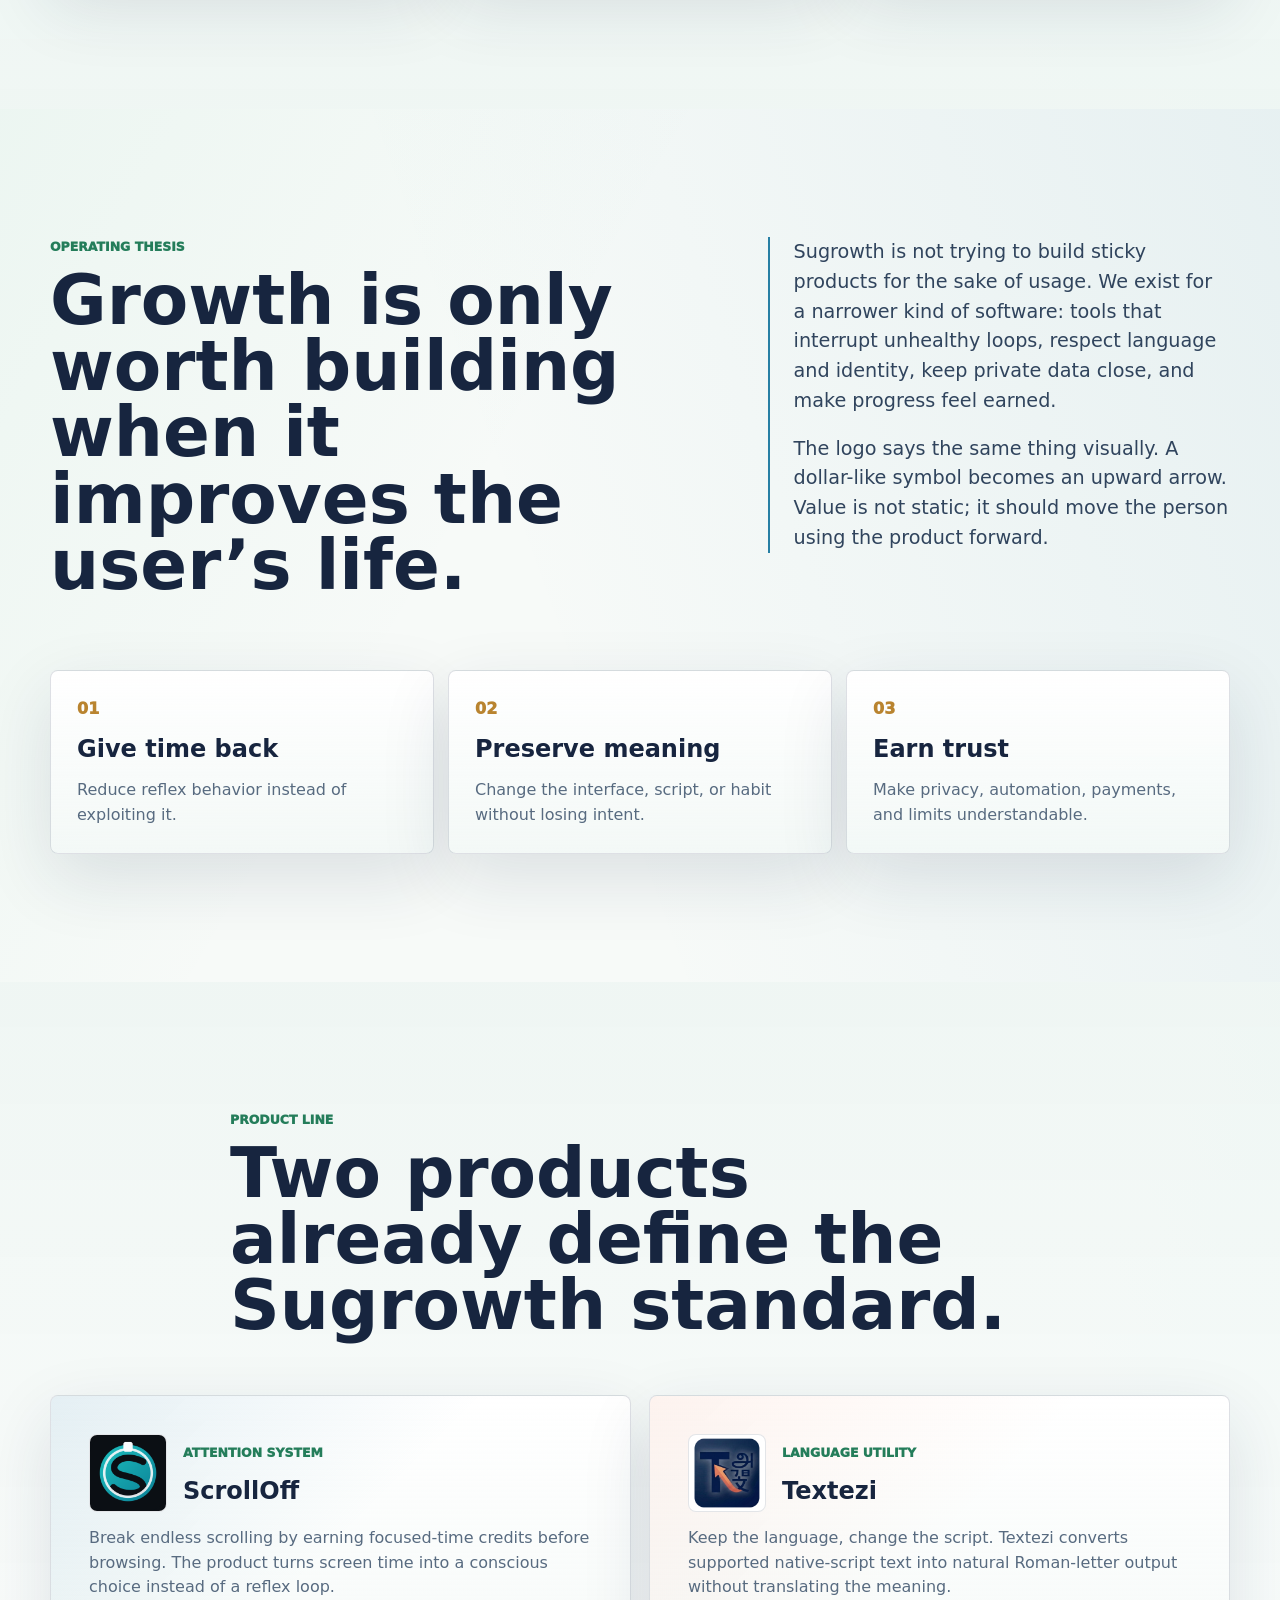
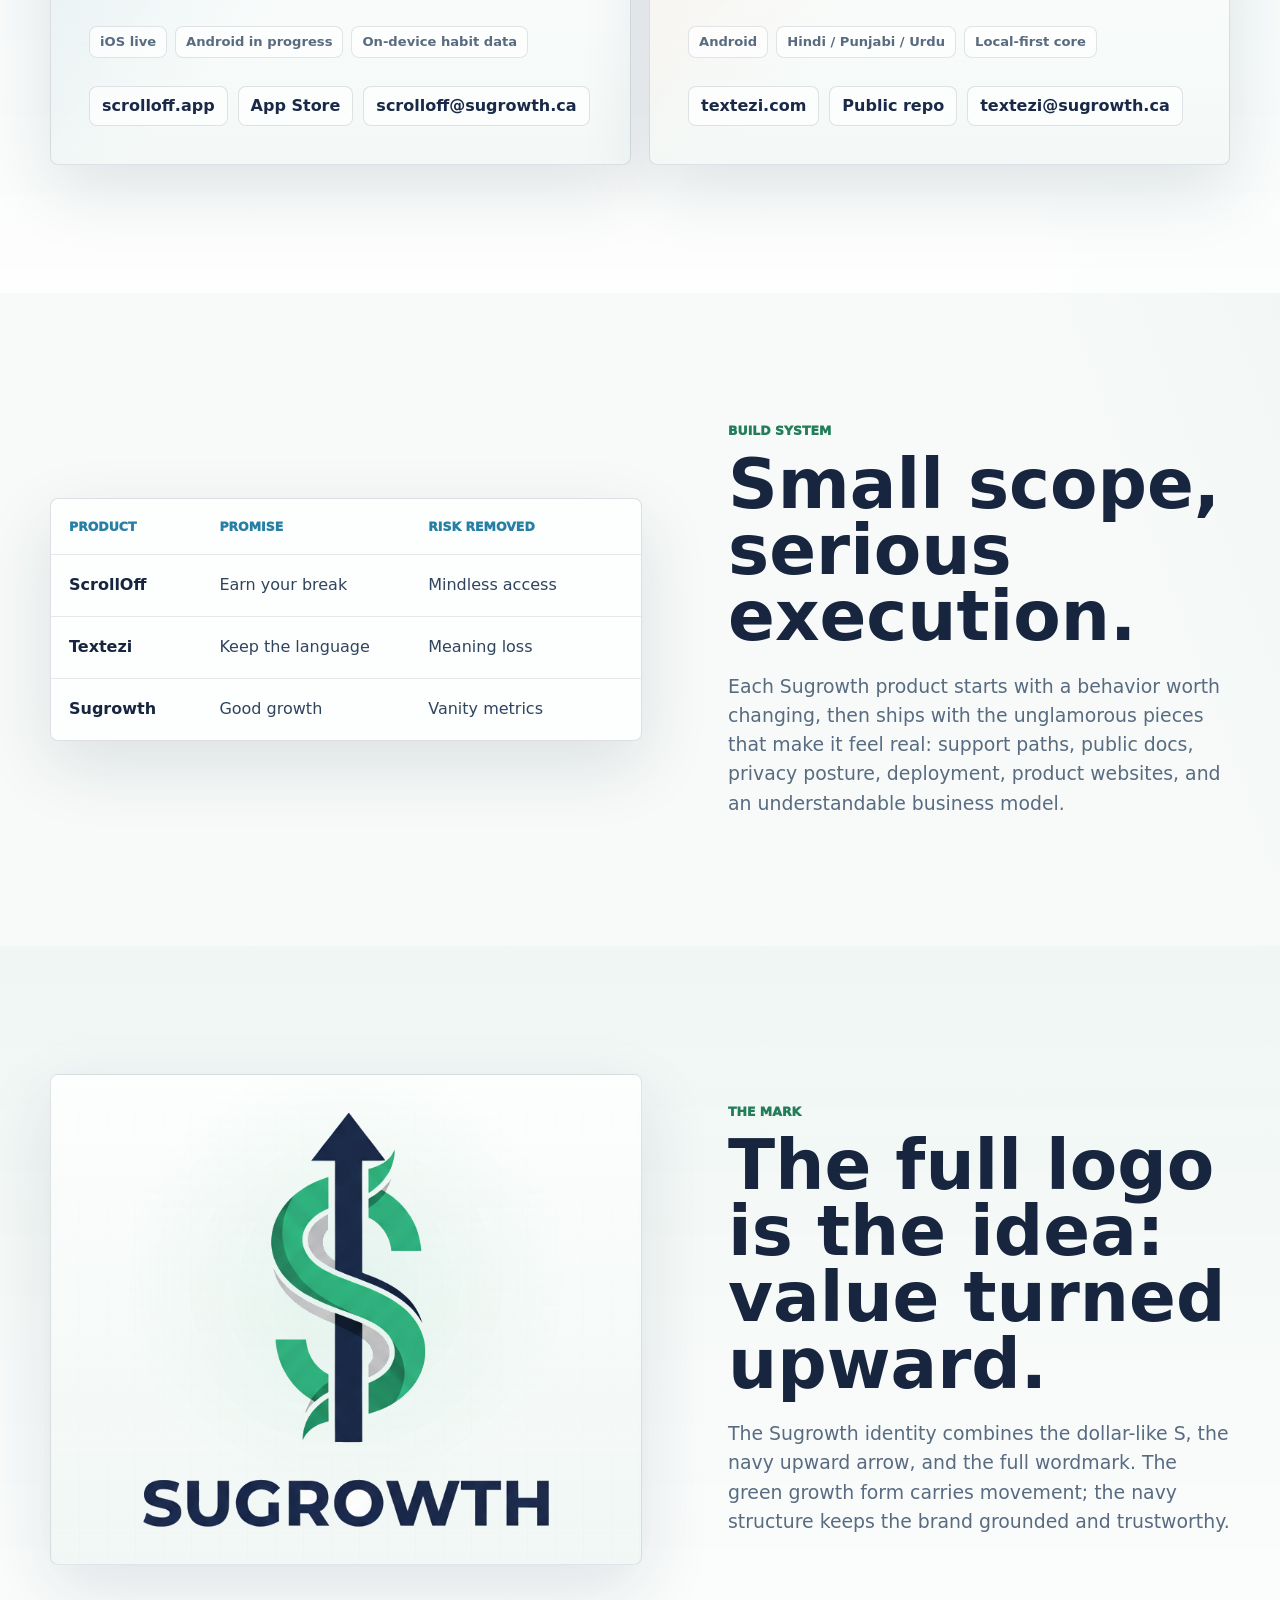
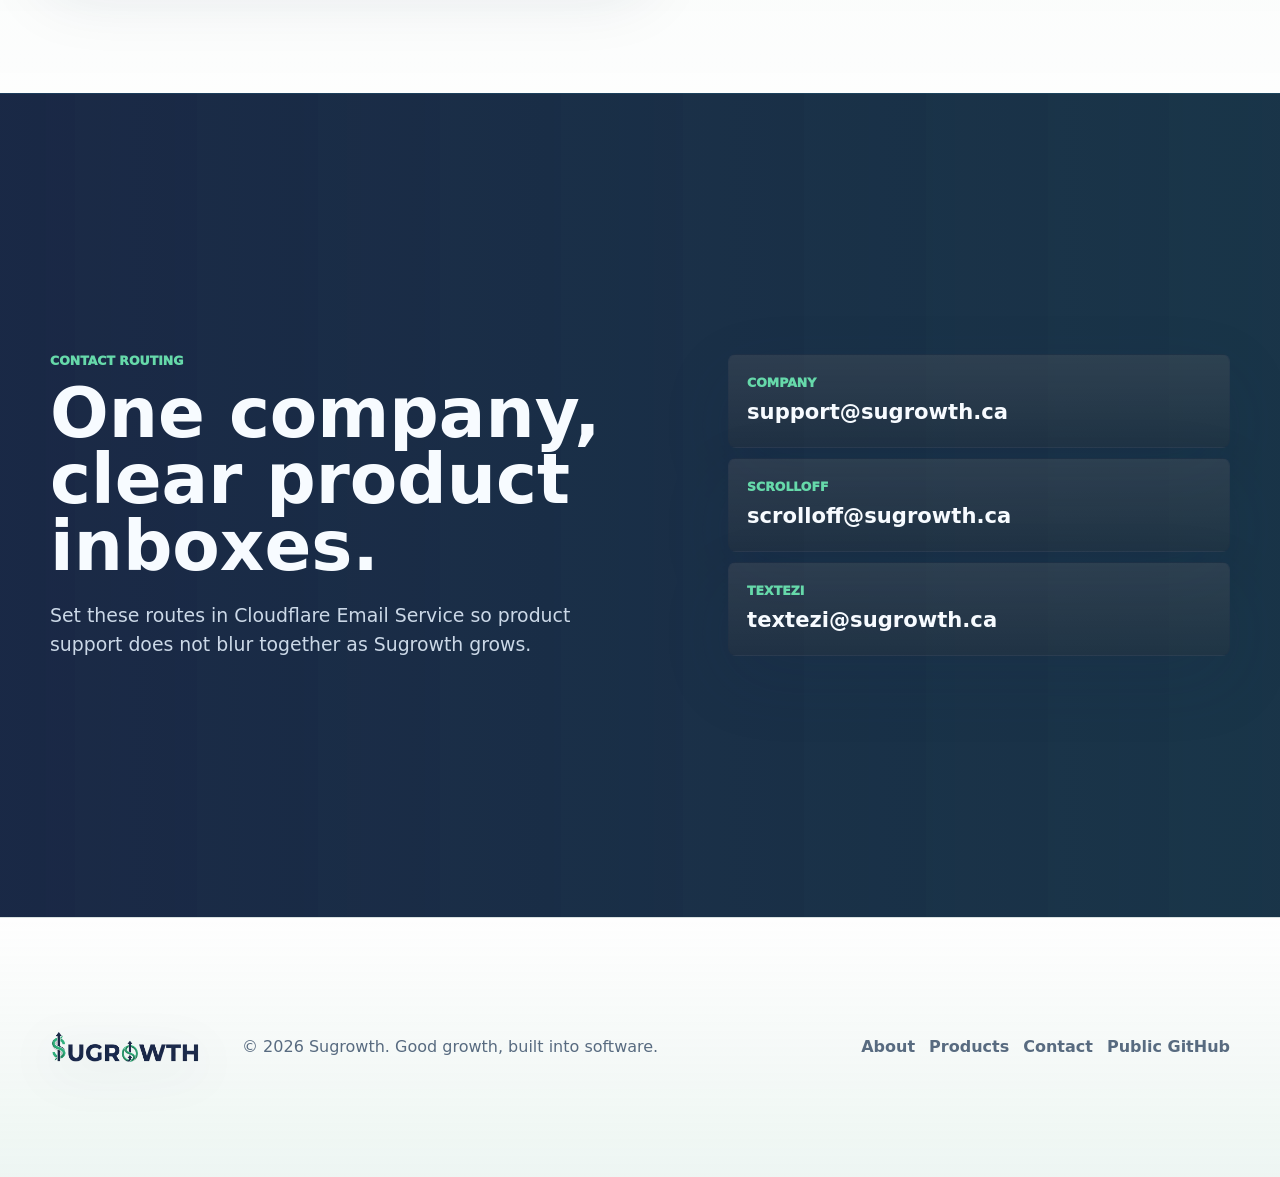
==== commit 49e499e9: "Use real Sugrowth logo colors" ====
--- a/index.html
+++ b/index.html
@@ -11,7 +11,7 @@
     <link rel="icon" type="image/png" href="assets/favicon-32x32.png">
     <link rel="apple-touch-icon" href="assets/apple-touch-icon.png">
     <link rel="manifest" href="site.webmanifest">
-    <meta name="theme-color" content="#07101F">
+    <meta name="theme-color" content="#F7FAF8">
 
     <meta property="og:title" content="Sugrowth | Good growth, built into software">
     <meta property="og:description" content="An independent product company building ScrollOff, Textezi, and focused tools for good growth.">
@@ -48,7 +48,7 @@
     <header class="site-header" data-header>
       <nav class="nav container" aria-label="Primary navigation">
         <a class="brand" href="#top" aria-label="Sugrowth home">
-          <img src="assets/sugrowth-wordmark-light.png" alt="Sugrowth" class="brand-logo" width="180" height="60">
+          <img src="assets/sugrowth-wordmark.png" alt="Sugrowth" class="brand-logo" width="180" height="60">
         </a>
         <button class="nav-toggle" type="button" aria-label="Toggle navigation" aria-expanded="false" data-nav-toggle>
           <span></span>
@@ -70,7 +70,7 @@
         <div class="container hero-layout">
           <div class="hero-copy reveal">
             <div class="hero-wordmark" aria-hidden="true">
-              <img src="assets/sugrowth-wordmark-light.png" alt="">
+              <img src="assets/sugrowth-wordmark.png" alt="">
             </div>
             <div class="hero-meta">
               <span>Independent product company</span>
@@ -92,7 +92,7 @@
               <strong>sugrowth.ca</strong>
             </div>
             <div class="logo-slab">
-              <img src="assets/sugrowth-logo-full-light.png" alt="Sugrowth full logo with upward arrow dollar mark and wordmark">
+              <img src="assets/sugrowth-logo-full.png" alt="Sugrowth full logo with upward arrow dollar mark and wordmark">
             </div>
 
             <div class="stage-routes" aria-label="Sugrowth product routes">
@@ -273,7 +273,7 @@
       <section class="mark-section" aria-labelledby="mark-title">
         <div class="container mark-layout">
           <div class="mark-specimen reveal">
-            <img src="assets/sugrowth-logo-full-light.png" alt="Sugrowth full logo">
+            <img src="assets/sugrowth-logo-full.png" alt="Sugrowth full logo">
           </div>
           <div class="section-heading reveal">
             <p class="section-kicker">The mark</p>
@@ -312,7 +312,7 @@
     <footer class="site-footer">
       <div class="container footer-layout">
         <a class="footer-brand" href="#top">
-          <img src="assets/sugrowth-wordmark-light.png" alt="Sugrowth" width="150" height="50">
+          <img src="assets/sugrowth-wordmark.png" alt="Sugrowth" width="150" height="50">
         </a>
         <p>&copy; <span data-year>2026</span> Sugrowth. Good growth, built into software.</p>
         <div class="footer-links" aria-label="Footer links">
--- a/styles.css
+++ b/styles.css
@@ -1,7 +1,10 @@
 :root {
-  --ink: #f7fbff;
-  --muted: #9aaec8;
-  --subtle: #cbd8e7;
+  --ink: #17253f;
+  --muted: #586b80;
+  --subtle: #30445d;
+  --paper: #f7faf8;
+  --paper-strong: #ffffff;
+  --paper-soft: #edf5f2;
   --navy-950: #050913;
   --navy-900: #07101f;
   --navy-850: #0b1628;
@@ -9,13 +12,13 @@
   --navy-700: #152642;
   --navy-brand: #1a2947;
   --green: #30ae7c;
-  --green-soft: #66d9aa;
-  --blue: #38b7d1;
-  --amber: #d5ae67;
+  --green-soft: #247d5a;
+  --blue: #277fa4;
+  --amber: #b9842f;
   --coral: #f08a62;
-  --line: rgba(183, 208, 235, 0.16);
-  --line-strong: rgba(56, 183, 209, 0.44);
-  --shadow: 0 30px 90px rgba(0, 0, 0, 0.42);
+  --line: rgba(26, 41, 71, 0.14);
+  --line-strong: rgba(48, 174, 124, 0.34);
+  --shadow: 0 24px 70px rgba(26, 41, 71, 0.12);
   --max-width: 1180px;
   --radius: 8px;
 }
@@ -35,9 +38,9 @@
   font-family: Inter, ui-sans-serif, system-ui, -apple-system, BlinkMacSystemFont, "Segoe UI", sans-serif;
   line-height: 1.55;
   background:
-    linear-gradient(115deg, rgba(26, 41, 71, 0.86), transparent 38%),
-    linear-gradient(250deg, rgba(56, 183, 209, 0.14), transparent 44%),
-    var(--navy-950);
+    linear-gradient(120deg, rgba(48, 174, 124, 0.13), transparent 36%),
+    linear-gradient(250deg, rgba(39, 127, 164, 0.13), transparent 45%),
+    var(--paper);
   overflow-x: hidden;
 }
 
@@ -48,8 +51,8 @@
   z-index: -2;
   pointer-events: none;
   background-image:
-    linear-gradient(rgba(183, 208, 235, 0.035) 1px, transparent 1px),
-    linear-gradient(90deg, rgba(183, 208, 235, 0.028) 1px, transparent 1px);
+    linear-gradient(rgba(26, 41, 71, 0.04) 1px, transparent 1px),
+    linear-gradient(90deg, rgba(26, 41, 71, 0.032) 1px, transparent 1px);
   background-size: 72px 72px;
 }
 
@@ -60,8 +63,8 @@
   z-index: -1;
   pointer-events: none;
   background:
-    linear-gradient(180deg, rgba(5, 9, 19, 0.1), rgba(5, 9, 19, 0.92) 72%),
-    repeating-linear-gradient(118deg, rgba(56, 183, 209, 0.04) 0 1px, transparent 1px 18px);
+    linear-gradient(180deg, rgba(255, 255, 255, 0.64), rgba(237, 245, 242, 0.82) 72%),
+    repeating-linear-gradient(118deg, rgba(39, 127, 164, 0.04) 0 1px, transparent 1px 18px);
 }
 
 img {
@@ -100,15 +103,15 @@
   position: sticky;
   top: 0;
   z-index: 50;
-  border-bottom: 1px solid rgba(183, 208, 235, 0.1);
-  background: rgba(5, 9, 19, 0.76);
+  border-bottom: 1px solid rgba(26, 41, 71, 0.1);
+  background: rgba(247, 250, 248, 0.86);
   backdrop-filter: blur(22px);
   transition: background 180ms ease, border-color 180ms ease;
 }
 
 .site-header.is-scrolled {
-  border-color: rgba(56, 183, 209, 0.26);
-  background: rgba(5, 9, 19, 0.94);
+  border-color: rgba(48, 174, 124, 0.24);
+  background: rgba(255, 255, 255, 0.94);
 }
 
 .nav {
@@ -131,7 +134,7 @@
   width: 184px;
   height: 46px;
   padding: 0;
-  filter: drop-shadow(0 10px 24px rgba(0, 0, 0, 0.35));
+  filter: drop-shadow(0 10px 22px rgba(26, 41, 71, 0.14));
 }
 
 .brand-logo {
@@ -162,9 +165,9 @@
 
 .nav-links a:hover,
 .nav-links a:focus-visible {
-  color: var(--ink);
-  border-color: rgba(183, 208, 235, 0.16);
-  background: rgba(183, 208, 235, 0.06);
+  color: var(--navy-brand);
+  border-color: rgba(26, 41, 71, 0.14);
+  background: rgba(26, 41, 71, 0.055);
   outline: none;
 }
 
@@ -175,7 +178,7 @@
   place-items: center;
   border: 1px solid var(--line);
   border-radius: var(--radius);
-  background: rgba(183, 208, 235, 0.06);
+  background: rgba(255, 255, 255, 0.72);
   color: var(--ink);
   cursor: pointer;
 }
@@ -215,8 +218,8 @@
   overflow: hidden;
   padding: 22px 0 0;
   background:
-    linear-gradient(90deg, rgba(7, 16, 31, 0.48), rgba(7, 16, 31, 0.06)),
-    linear-gradient(180deg, rgba(5, 9, 19, 0), rgba(5, 9, 19, 0.42));
+    linear-gradient(90deg, rgba(255, 255, 255, 0.82), rgba(237, 245, 242, 0.54)),
+    linear-gradient(180deg, rgba(255, 255, 255, 0.18), rgba(237, 245, 242, 0.72));
 }
 
 .hero::before {
@@ -225,8 +228,8 @@
   inset: 0;
   pointer-events: none;
   background:
-    linear-gradient(90deg, rgba(48, 174, 124, 0.08), transparent 28%),
-    linear-gradient(135deg, rgba(56, 183, 209, 0.16), transparent 44%);
+    linear-gradient(90deg, rgba(48, 174, 124, 0.11), transparent 28%),
+    linear-gradient(135deg, rgba(39, 127, 164, 0.13), transparent 44%);
 }
 
 .hero-layout {
@@ -243,7 +246,7 @@
   display: none;
   margin: 0 0 26px;
   padding: 0;
-  filter: drop-shadow(0 18px 44px rgba(0, 0, 0, 0.42));
+  filter: drop-shadow(0 18px 34px rgba(26, 41, 71, 0.13));
 }
 
 .hero-wordmark img {
@@ -265,9 +268,9 @@
   display: inline-flex;
   align-items: center;
   padding: 0 10px;
-  border: 1px solid rgba(183, 208, 235, 0.14);
-  border-radius: var(--radius);
-  background: rgba(183, 208, 235, 0.055);
+  border: 1px solid rgba(26, 41, 71, 0.12);
+  border-radius: var(--radius);
+  background: rgba(255, 255, 255, 0.72);
   color: var(--muted);
   font-size: 0.82rem;
   font-weight: 850;
@@ -327,21 +330,21 @@
 
 .button-primary {
   border: 1px solid rgba(102, 217, 170, 0.36);
-  background: linear-gradient(135deg, #13223d, #1d5573 56%, #2a917f);
-  color: var(--ink);
-  box-shadow: 0 18px 52px rgba(6, 20, 39, 0.54);
+  background: linear-gradient(135deg, #13223d, #1d5573 56%, #2f956c);
+  color: #f7fbff;
+  box-shadow: 0 18px 42px rgba(26, 41, 71, 0.2);
 }
 
 .button-secondary {
-  border: 1px solid rgba(183, 208, 235, 0.18);
-  background: rgba(183, 208, 235, 0.06);
-  color: var(--ink);
+  border: 1px solid rgba(26, 41, 71, 0.16);
+  background: rgba(255, 255, 255, 0.72);
+  color: var(--navy-brand);
 }
 
 .button-secondary:hover,
 .button-secondary:focus-visible {
   border-color: var(--line-strong);
-  background: rgba(56, 183, 209, 0.1);
+  background: rgba(48, 174, 124, 0.09);
 }
 
 .identity-stage {
@@ -349,11 +352,11 @@
   display: grid;
   gap: 14px;
   padding: 16px;
-  border: 1px solid rgba(183, 208, 235, 0.18);
-  border-radius: var(--radius);
-  background:
-    linear-gradient(145deg, rgba(21, 38, 66, 0.86), rgba(5, 9, 19, 0.64)),
-    repeating-linear-gradient(90deg, rgba(56, 183, 209, 0.055) 0 1px, transparent 1px 38px);
+  border: 1px solid rgba(26, 41, 71, 0.12);
+  border-radius: var(--radius);
+  background:
+    linear-gradient(145deg, rgba(255, 255, 255, 0.84), rgba(237, 245, 242, 0.72)),
+    repeating-linear-gradient(90deg, rgba(39, 127, 164, 0.04) 0 1px, transparent 1px 38px);
   box-shadow: var(--shadow);
   overflow: hidden;
 }
@@ -362,7 +365,7 @@
   content: "";
   position: absolute;
   inset: 18px;
-  border: 1px solid rgba(102, 217, 170, 0.22);
+  border: 1px solid rgba(48, 174, 124, 0.22);
   border-radius: calc(var(--radius) - 2px);
   pointer-events: none;
 }
@@ -374,7 +377,7 @@
   right: -42px;
   width: 180px;
   height: 1px;
-  background: linear-gradient(90deg, transparent, rgba(102, 217, 170, 0.84), transparent);
+  background: linear-gradient(90deg, transparent, rgba(48, 174, 124, 0.74), transparent);
   transform: rotate(38deg);
   pointer-events: none;
 }
@@ -400,7 +403,7 @@
 }
 
 .stage-chrome strong {
-  color: var(--blue);
+  color: var(--navy-brand);
 }
 
 .logo-slab {
@@ -408,14 +411,14 @@
   display: grid;
   place-items: center;
   padding: clamp(10px, 1.8vw, 16px);
-  border: 1px solid rgba(102, 217, 170, 0.2);
-  border-radius: var(--radius);
-  background:
-    radial-gradient(circle at 50% 38%, rgba(102, 217, 170, 0.16), transparent 56%),
-    linear-gradient(180deg, rgba(183, 208, 235, 0.055), rgba(183, 208, 235, 0.02));
+  border: 1px solid rgba(48, 174, 124, 0.2);
+  border-radius: var(--radius);
+  background:
+    radial-gradient(circle at 50% 38%, rgba(48, 174, 124, 0.1), transparent 56%),
+    linear-gradient(180deg, rgba(255, 255, 255, 0.88), rgba(237, 245, 242, 0.78));
   box-shadow:
-    inset 0 0 0 1px rgba(247, 251, 255, 0.03),
-    0 28px 72px rgba(0, 0, 0, 0.36);
+    inset 0 0 0 1px rgba(26, 41, 71, 0.035),
+    0 24px 54px rgba(26, 41, 71, 0.12);
 }
 
 .logo-slab img {
@@ -432,13 +435,13 @@
 .stage-routes div {
   min-width: 0;
   padding: 10px;
-  border-top: 1px solid rgba(56, 183, 209, 0.38);
-  background: rgba(5, 9, 19, 0.32);
+  border-top: 1px solid rgba(39, 127, 164, 0.28);
+  background: rgba(255, 255, 255, 0.68);
 }
 
 .stage-routes span {
   display: block;
-  color: var(--green-soft);
+  color: var(--green);
   font-size: 0.72rem;
   font-weight: 950;
 }
@@ -561,7 +564,7 @@
   flex-wrap: wrap;
   gap: 10px;
   padding: 10px 0 12px;
-  border-top: 1px solid rgba(183, 208, 235, 0.12);
+  border-top: 1px solid rgba(26, 41, 71, 0.1);
 }
 
 .about-section,
@@ -604,8 +607,8 @@
 
 .about-section {
   background:
-    linear-gradient(180deg, rgba(7, 16, 31, 0.18), rgba(15, 28, 49, 0.5)),
-    rgba(5, 9, 19, 0.22);
+    linear-gradient(180deg, rgba(255, 255, 255, 0.38), rgba(237, 245, 242, 0.78)),
+    rgba(247, 250, 248, 0.82);
 }
 
 .about-copy {
@@ -631,14 +634,14 @@
 
 .about-card {
   padding: 26px;
-  border-top: 2px solid rgba(56, 183, 209, 0.52);
-  background:
-    linear-gradient(180deg, rgba(56, 183, 209, 0.09), rgba(183, 208, 235, 0.025)),
-    rgba(7, 16, 31, 0.66);
+  border-top: 2px solid rgba(39, 127, 164, 0.42);
+  background:
+    linear-gradient(180deg, rgba(39, 127, 164, 0.08), rgba(48, 174, 124, 0.025)),
+    rgba(255, 255, 255, 0.78);
 }
 
 .about-card span {
-  color: var(--green-soft);
+  color: var(--green);
   font-size: 0.78rem;
   font-weight: 950;
   text-transform: uppercase;
@@ -684,15 +687,15 @@
   border: 1px solid var(--line);
   border-radius: var(--radius);
   background:
-    linear-gradient(180deg, rgba(183, 208, 235, 0.065), rgba(183, 208, 235, 0.025)),
-    rgba(12, 22, 40, 0.78);
+    linear-gradient(180deg, rgba(255, 255, 255, 0.9), rgba(237, 245, 242, 0.64)),
+    rgba(255, 255, 255, 0.78);
   box-shadow: var(--shadow);
 }
 
 .about-card {
   background:
-    linear-gradient(180deg, rgba(56, 183, 209, 0.09), rgba(183, 208, 235, 0.025)),
-    rgba(7, 16, 31, 0.66);
+    linear-gradient(180deg, rgba(39, 127, 164, 0.08), rgba(48, 174, 124, 0.025)),
+    rgba(255, 255, 255, 0.78);
 }
 
 .principle-card {
@@ -720,8 +723,8 @@
 .products-section,
 .mark-section {
   background:
-    linear-gradient(180deg, rgba(15, 28, 49, 0.72), rgba(5, 9, 19, 0.52)),
-    rgba(5, 9, 19, 0.36);
+    linear-gradient(180deg, rgba(237, 245, 242, 0.82), rgba(255, 255, 255, 0.64)),
+    rgba(247, 250, 248, 0.74);
 }
 
 .product-stack {
@@ -742,11 +745,11 @@
   position: absolute;
   inset: 0;
   pointer-events: none;
-  background: linear-gradient(135deg, rgba(56, 183, 209, 0.16), transparent 46%);
+  background: linear-gradient(135deg, rgba(39, 127, 164, 0.12), transparent 46%);
 }
 
 .product-textezi::before {
-  background: linear-gradient(135deg, rgba(240, 138, 98, 0.14), transparent 46%);
+  background: linear-gradient(135deg, rgba(240, 138, 98, 0.1), transparent 46%);
 }
 
 .product-panel > * {
@@ -762,10 +765,10 @@
 .product-identity img {
   width: 78px;
   height: 78px;
-  border: 1px solid rgba(183, 208, 235, 0.16);
+  border: 1px solid rgba(26, 41, 71, 0.12);
   border-radius: var(--radius);
   object-fit: cover;
-  background: var(--navy-950);
+  background: var(--paper-strong);
 }
 
 .product-data {
@@ -787,10 +790,10 @@
   display: inline-flex;
   align-items: center;
   padding: 0 12px;
-  border: 1px solid rgba(183, 208, 235, 0.16);
-  border-radius: var(--radius);
-  background: rgba(183, 208, 235, 0.055);
-  color: var(--ink);
+  border: 1px solid rgba(26, 41, 71, 0.13);
+  border-radius: var(--radius);
+  background: rgba(255, 255, 255, 0.68);
+  color: var(--navy-brand);
   font-weight: 850;
   text-decoration: none;
 }
@@ -815,7 +818,7 @@
   border: 1px solid var(--line);
   border-radius: var(--radius);
   overflow: hidden;
-  background: rgba(7, 16, 31, 0.66);
+  background: rgba(255, 255, 255, 0.78);
   box-shadow: var(--shadow);
 }
 
@@ -824,7 +827,7 @@
   grid-template-columns: 0.7fr 1fr 1fr;
   gap: 14px;
   padding: 18px;
-  border-bottom: 1px solid rgba(183, 208, 235, 0.11);
+  border-bottom: 1px solid rgba(26, 41, 71, 0.1);
   color: var(--subtle);
 }
 
@@ -848,12 +851,12 @@
   display: grid;
   place-items: center;
   padding: clamp(18px, 3vw, 30px);
-  border: 1px solid rgba(183, 208, 235, 0.12);
-  border-radius: var(--radius);
-  background:
-    radial-gradient(circle at 50% 42%, rgba(48, 174, 124, 0.15), transparent 54%),
-    linear-gradient(180deg, rgba(21, 38, 66, 0.62), rgba(5, 9, 19, 0.3)),
-    repeating-linear-gradient(90deg, rgba(56, 183, 209, 0.05) 0 1px, transparent 1px 28px);
+  border: 1px solid rgba(26, 41, 71, 0.12);
+  border-radius: var(--radius);
+  background:
+    radial-gradient(circle at 50% 42%, rgba(48, 174, 124, 0.1), transparent 54%),
+    linear-gradient(180deg, rgba(255, 255, 255, 0.86), rgba(237, 245, 242, 0.72)),
+    repeating-linear-gradient(90deg, rgba(39, 127, 164, 0.04) 0 1px, transparent 1px 28px);
   box-shadow: var(--shadow);
 }
 
@@ -866,10 +869,23 @@
   min-height: calc(100vh - 76px);
   display: grid;
   align-items: center;
-  border-top: 1px solid rgba(56, 183, 209, 0.24);
-  background:
-    linear-gradient(90deg, rgba(26, 41, 71, 0.78), rgba(56, 183, 209, 0.16)),
+  border-top: 1px solid rgba(39, 127, 164, 0.24);
+  background:
+    linear-gradient(90deg, rgba(26, 41, 71, 0.94), rgba(39, 127, 164, 0.24)),
     rgba(7, 16, 31, 0.94);
+  color: #f7fbff;
+}
+
+.contact-section .section-heading h2 {
+  color: #f7fbff;
+}
+
+.contact-section .section-kicker {
+  color: #66d9aa;
+}
+
+.contact-section .section-heading p:not(.section-kicker) {
+  color: #cbd8e7;
 }
 
 .email-grid {
@@ -881,12 +897,15 @@
   display: grid;
   gap: 4px;
   padding: 18px;
-  color: var(--ink);
+  background:
+    linear-gradient(180deg, rgba(255, 255, 255, 0.11), rgba(255, 255, 255, 0.05)),
+    rgba(5, 9, 19, 0.24);
+  color: #f7fbff;
   text-decoration: none;
 }
 
 .email-card span {
-  color: var(--blue);
+  color: #66d9aa;
   font-size: 0.78rem;
   font-weight: 950;
   text-transform: uppercase;
@@ -899,6 +918,9 @@
 .email-card:hover,
 .email-card:focus-visible {
   border-color: rgba(102, 217, 170, 0.48);
+  background:
+    linear-gradient(180deg, rgba(255, 255, 255, 0.16), rgba(255, 255, 255, 0.07)),
+    rgba(5, 9, 19, 0.22);
   outline: none;
 }
 
@@ -907,10 +929,10 @@
   display: grid;
   align-items: center;
   padding: 54px 0;
-  border-top: 1px solid rgba(183, 208, 235, 0.1);
-  background:
-    linear-gradient(180deg, rgba(7, 16, 31, 0.82), rgba(5, 9, 19, 0.98)),
-    rgba(5, 9, 19, 0.98);
+  border-top: 1px solid rgba(26, 41, 71, 0.1);
+  background:
+    linear-gradient(180deg, rgba(255, 255, 255, 0.82), rgba(237, 245, 242, 0.94)),
+    var(--paper);
   color: var(--muted);
 }
 
@@ -925,7 +947,7 @@
   width: 150px;
   height: 50px;
   padding: 0;
-  filter: drop-shadow(0 10px 26px rgba(0, 0, 0, 0.32));
+  filter: drop-shadow(0 10px 24px rgba(26, 41, 71, 0.12));
 }
 
 .footer-brand img {
@@ -953,7 +975,7 @@
 
 .footer-links a:hover,
 .footer-links a:focus-visible {
-  color: var(--ink);
+  color: var(--navy-brand);
   outline: none;
 }
 
@@ -998,7 +1020,7 @@
     padding: 10px;
     border: 1px solid var(--line);
     border-radius: var(--radius);
-    background: rgba(7, 16, 31, 0.96);
+    background: rgba(255, 255, 255, 0.96);
     box-shadow: var(--shadow);
   }
 
@@ -1148,11 +1170,11 @@
   }
 
   .mark-specimen {
-    min-height: 240px;
+    min-height: 300px;
   }
 
   .mark-specimen img {
-    width: 100px;
+    width: min(100%, 260px);
   }
 }
 
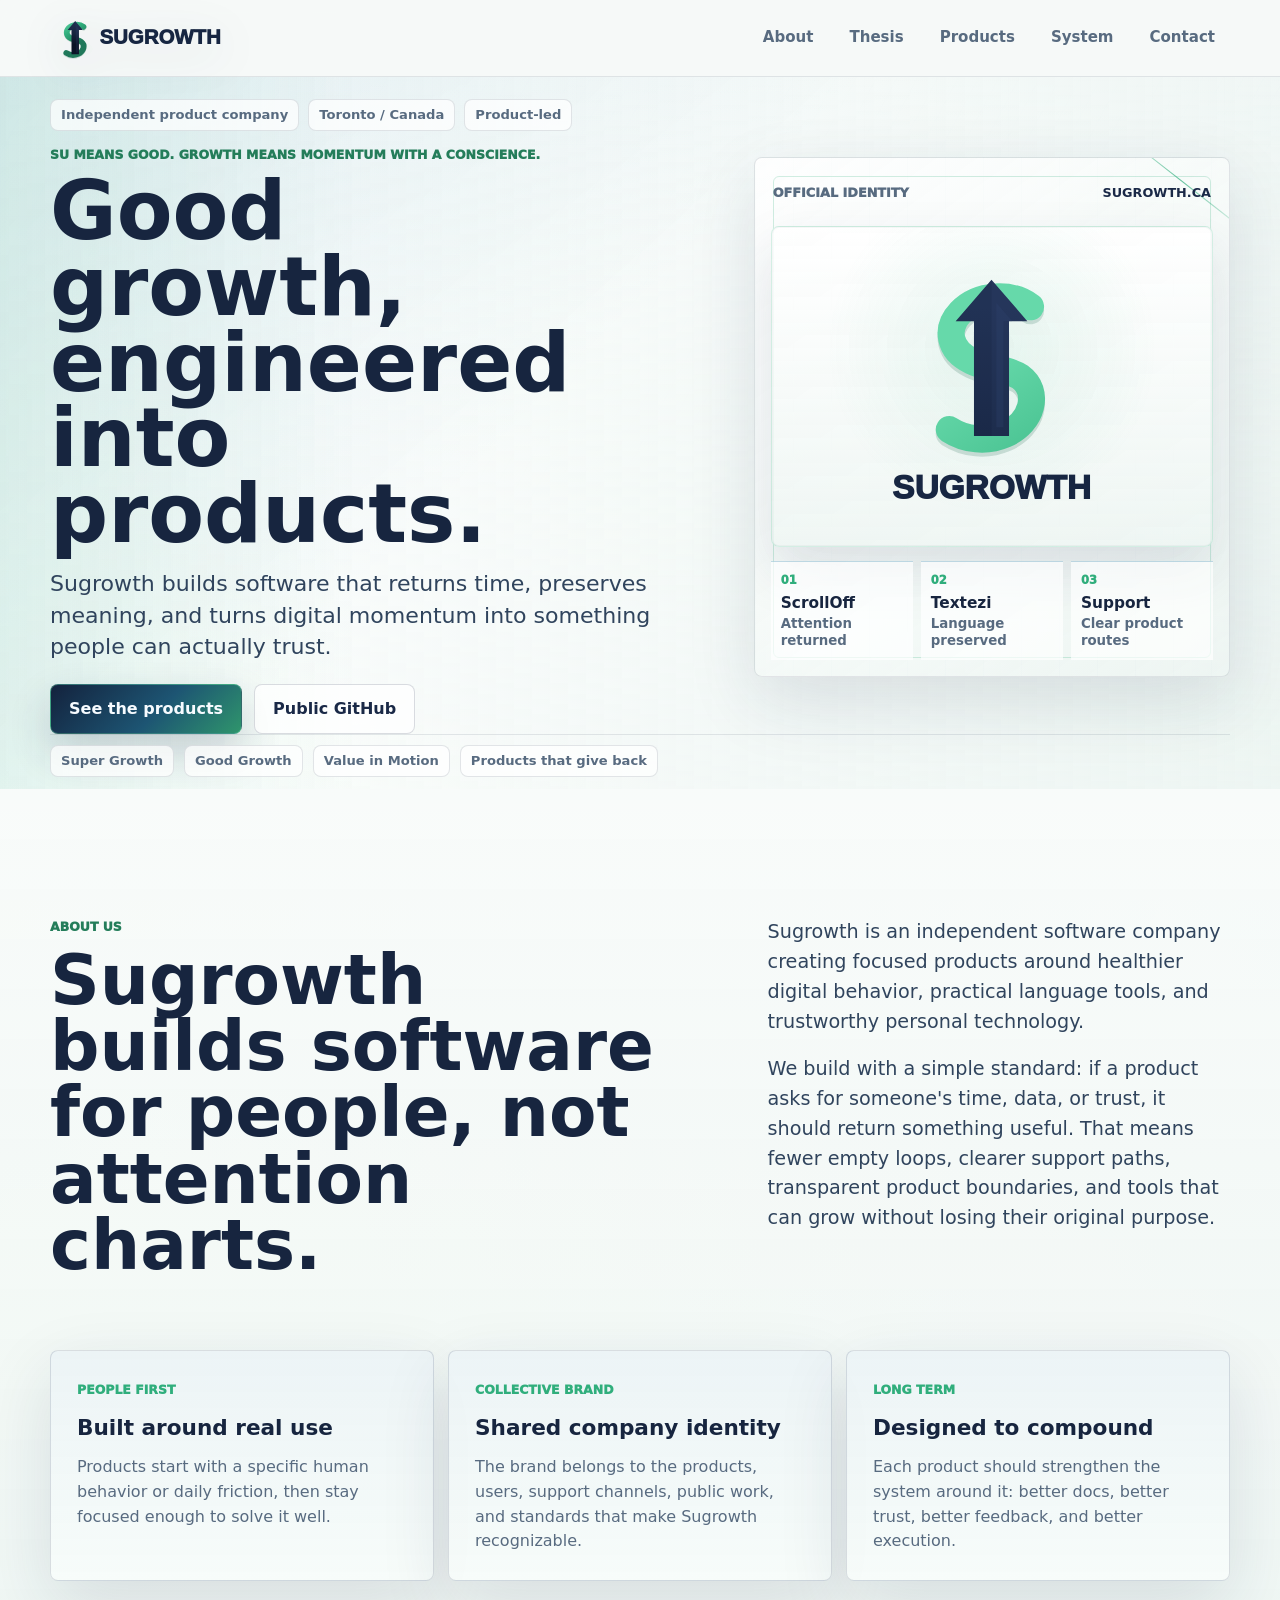
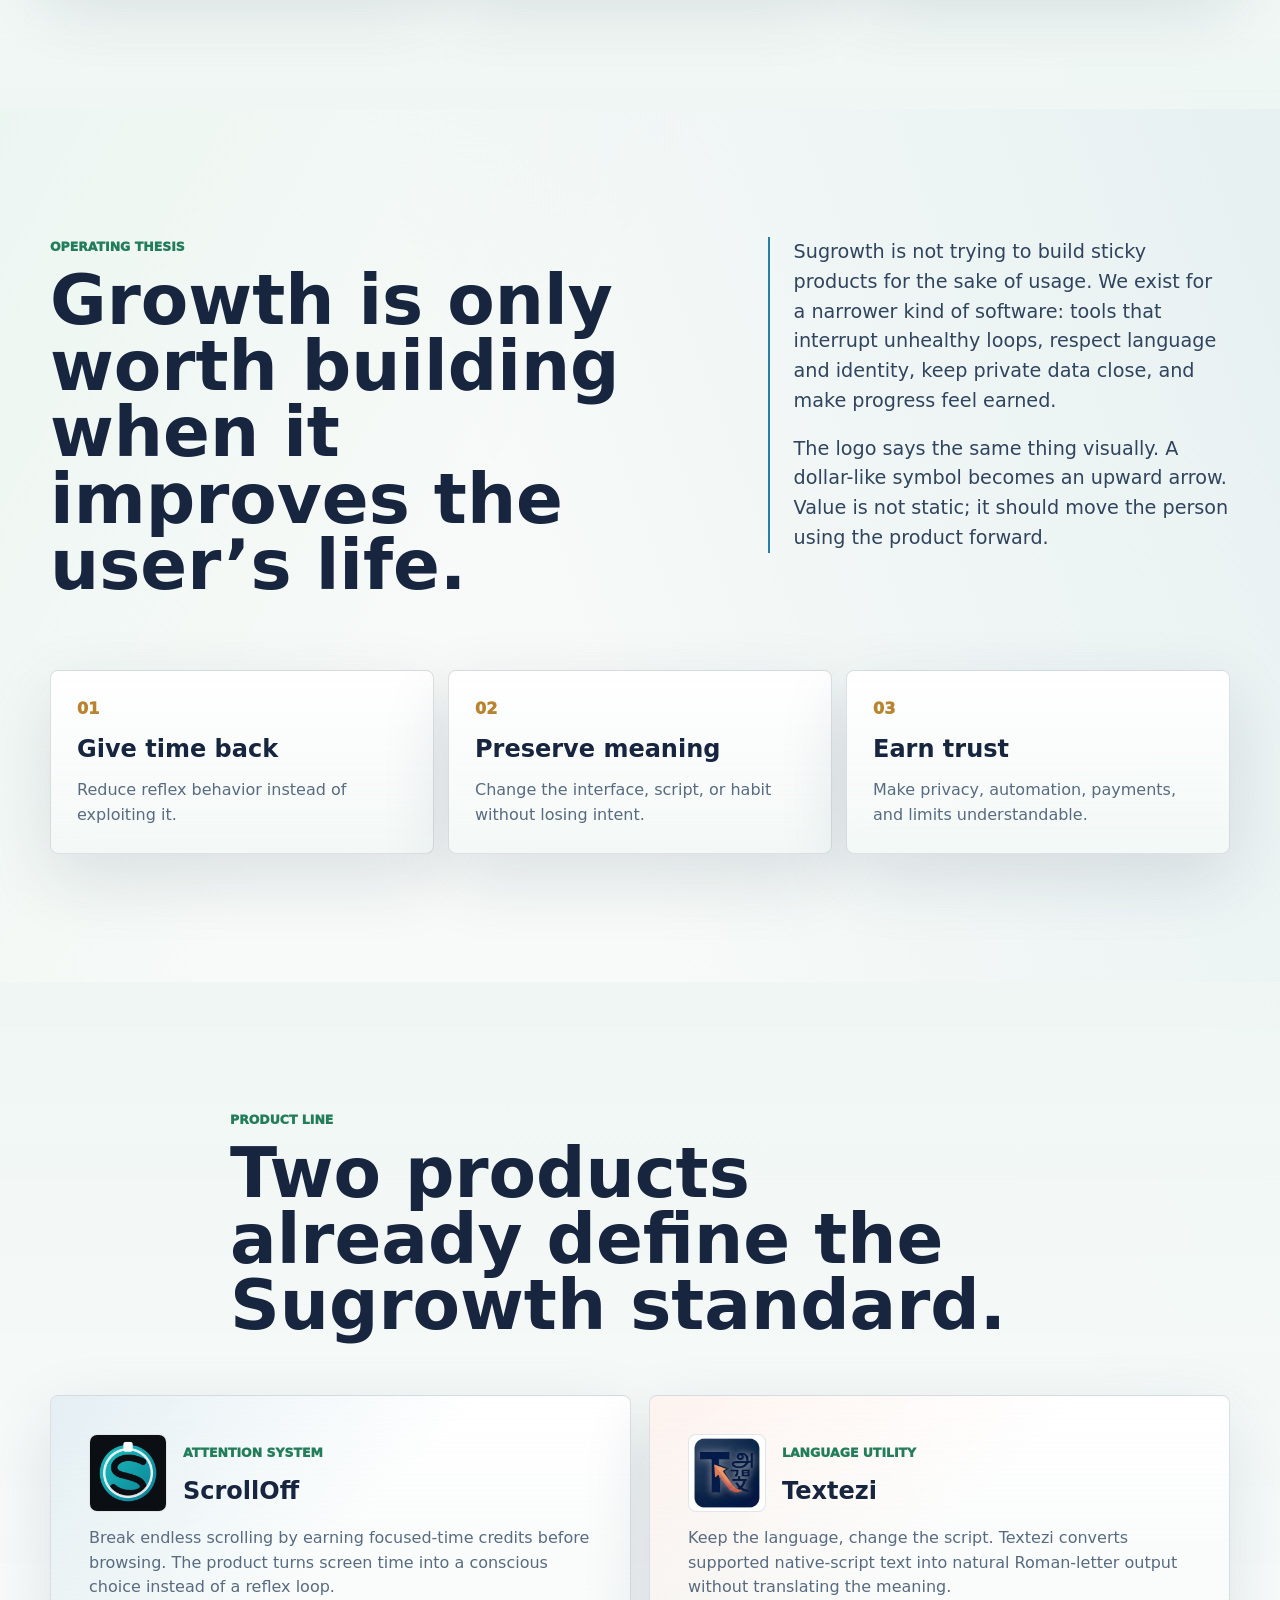
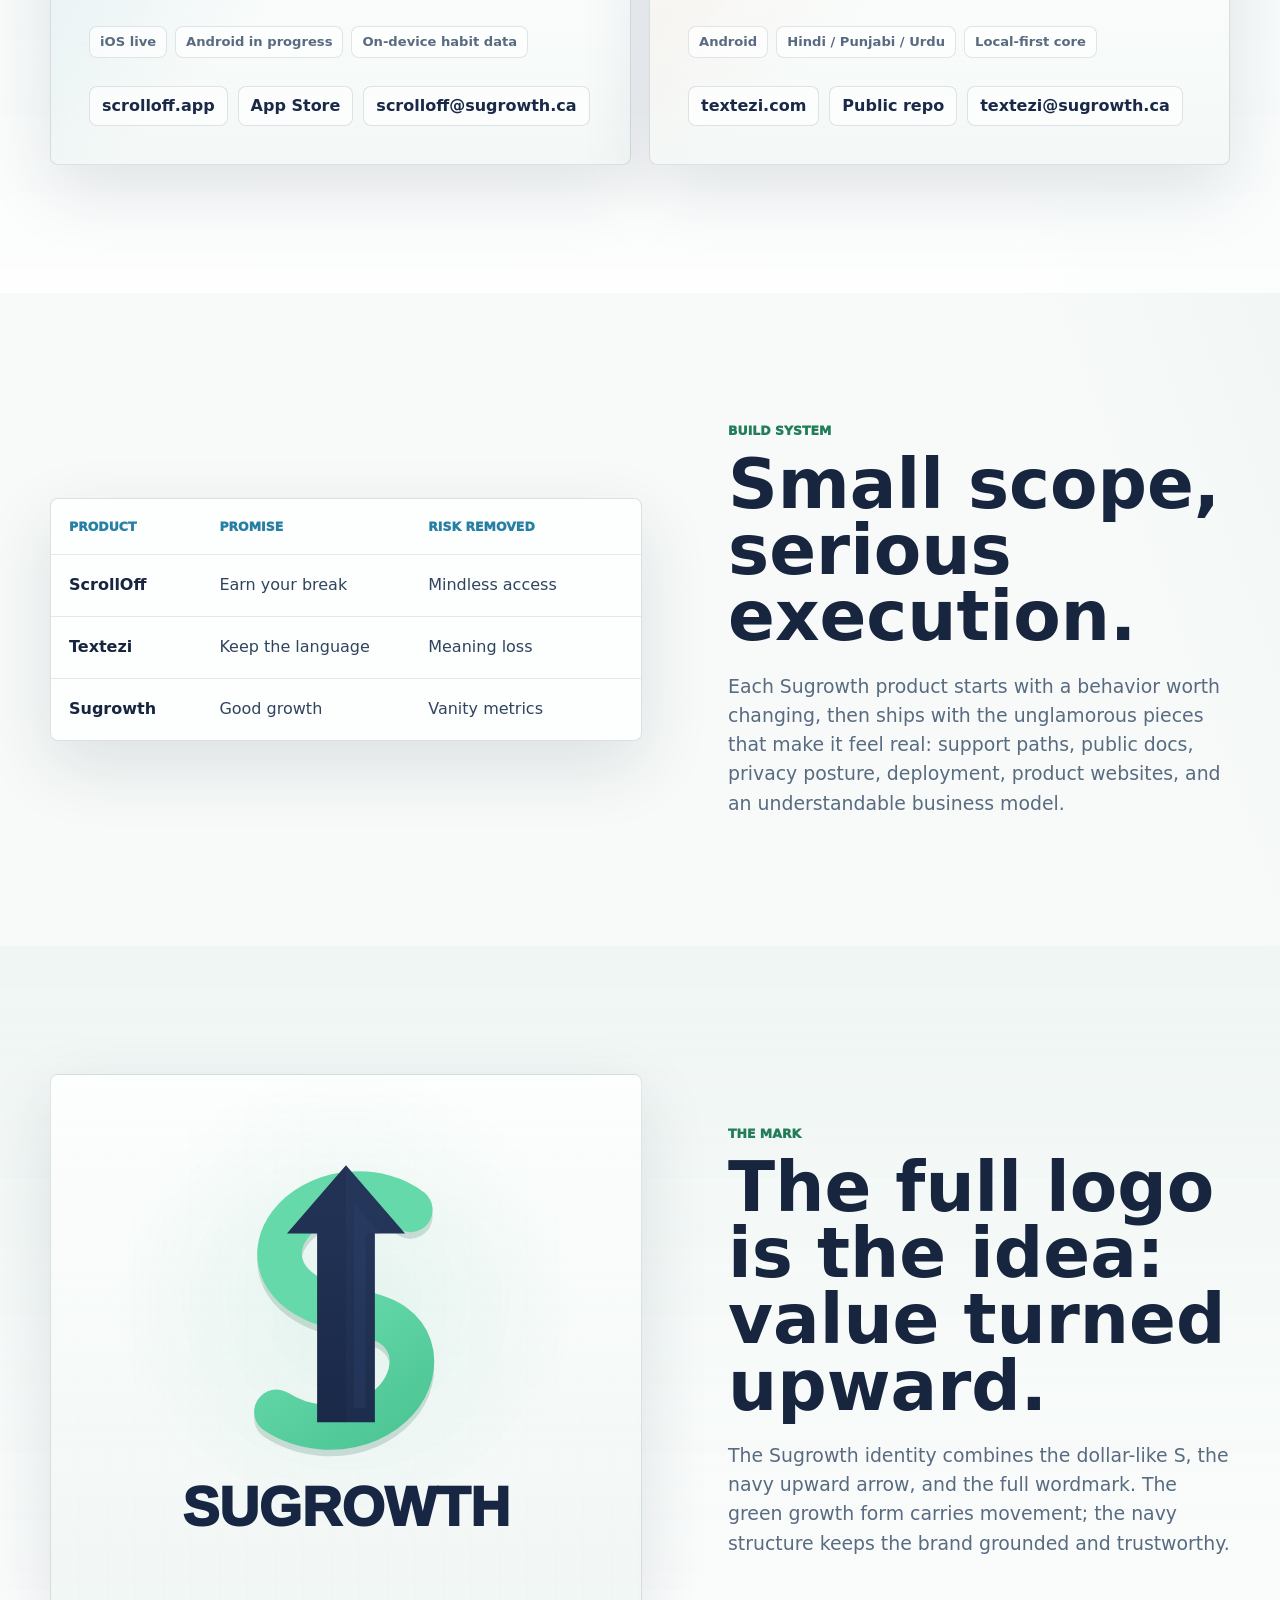
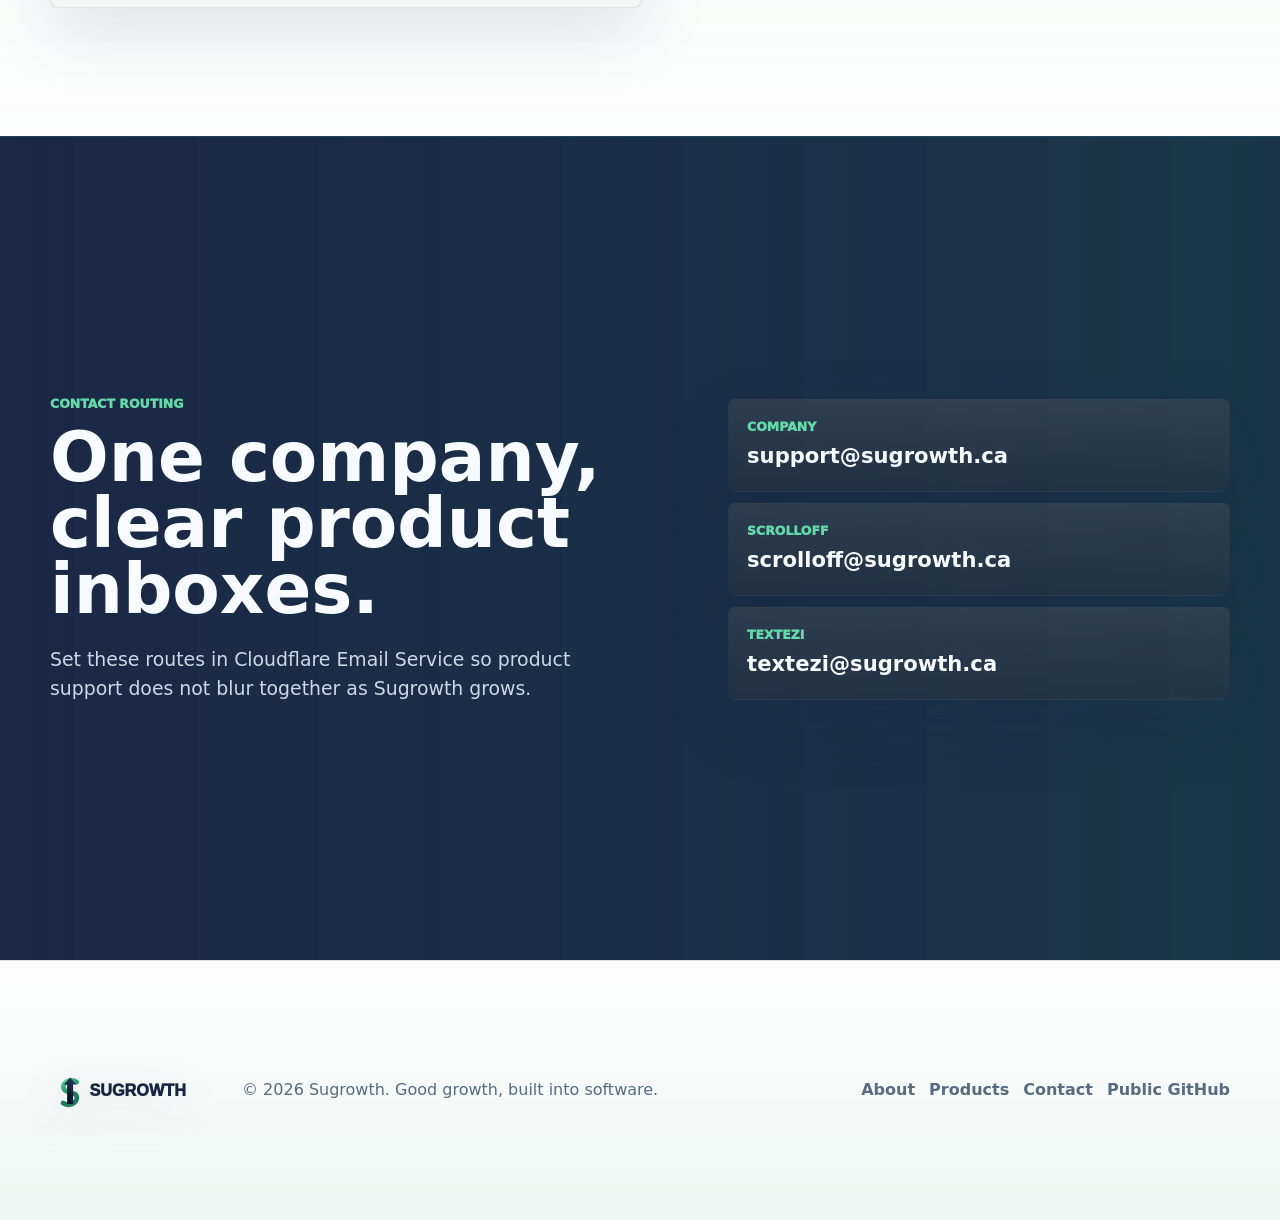
==== commit b25e0f34: "Redesign Sugrowth logo system" ====
--- a/index.html
+++ b/index.html
@@ -8,7 +8,9 @@
     <meta name="author" content="Sugrowth">
     <meta name="robots" content="index, follow">
     <link rel="canonical" href="https://sugrowth.ca/">
-    <link rel="icon" type="image/png" href="assets/favicon-32x32.png">
+    <link rel="icon" type="image/svg+xml" href="assets/favicon.svg">
+    <link rel="icon" type="image/png" sizes="32x32" href="assets/favicon-32x32.png">
+    <link rel="icon" type="image/png" sizes="48x48" href="assets/favicon-48x48.png">
     <link rel="apple-touch-icon" href="assets/apple-touch-icon.png">
     <link rel="manifest" href="site.webmanifest">
     <meta name="theme-color" content="#F7FAF8">
@@ -48,7 +50,7 @@
     <header class="site-header" data-header>
       <nav class="nav container" aria-label="Primary navigation">
         <a class="brand" href="#top" aria-label="Sugrowth home">
-          <img src="assets/sugrowth-wordmark.png" alt="Sugrowth" class="brand-logo" width="180" height="60">
+          <img src="assets/sugrowth-wordmark.svg" alt="Sugrowth" class="brand-logo" width="180" height="60">
         </a>
         <button class="nav-toggle" type="button" aria-label="Toggle navigation" aria-expanded="false" data-nav-toggle>
           <span></span>
@@ -70,7 +72,7 @@
         <div class="container hero-layout">
           <div class="hero-copy reveal">
             <div class="hero-wordmark" aria-hidden="true">
-              <img src="assets/sugrowth-wordmark.png" alt="">
+              <img src="assets/sugrowth-wordmark.svg" alt="">
             </div>
             <div class="hero-meta">
               <span>Independent product company</span>
@@ -92,7 +94,7 @@
               <strong>sugrowth.ca</strong>
             </div>
             <div class="logo-slab">
-              <img src="assets/sugrowth-logo-full.png" alt="Sugrowth full logo with upward arrow dollar mark and wordmark">
+              <img src="assets/sugrowth-logo-full.svg" alt="Sugrowth full logo with upward arrow dollar mark and wordmark">
             </div>
 
             <div class="stage-routes" aria-label="Sugrowth product routes">
@@ -273,7 +275,7 @@
       <section class="mark-section" aria-labelledby="mark-title">
         <div class="container mark-layout">
           <div class="mark-specimen reveal">
-            <img src="assets/sugrowth-logo-full.png" alt="Sugrowth full logo">
+            <img src="assets/sugrowth-logo-full.svg" alt="Sugrowth full logo">
           </div>
           <div class="section-heading reveal">
             <p class="section-kicker">The mark</p>
@@ -312,7 +314,7 @@
     <footer class="site-footer">
       <div class="container footer-layout">
         <a class="footer-brand" href="#top">
-          <img src="assets/sugrowth-wordmark.png" alt="Sugrowth" width="150" height="50">
+          <img src="assets/sugrowth-wordmark.svg" alt="Sugrowth" width="150" height="50">
         </a>
         <p>&copy; <span data-year>2026</span> Sugrowth. Good growth, built into software.</p>
         <div class="footer-links" aria-label="Footer links">
--- a/styles.css
+++ b/styles.css
@@ -131,8 +131,8 @@
 }
 
 .brand {
-  width: 184px;
-  height: 46px;
+  width: 216px;
+  height: 50px;
   padding: 0;
   filter: drop-shadow(0 10px 22px rgba(26, 41, 71, 0.14));
 }
@@ -944,7 +944,7 @@
 }
 
 .footer-brand {
-  width: 150px;
+  width: 172px;
   height: 50px;
   padding: 0;
   filter: drop-shadow(0 10px 24px rgba(26, 41, 71, 0.12));
@@ -1083,8 +1083,8 @@
   }
 
   .brand {
-    width: 148px;
-    height: 38px;
+    width: 172px;
+    height: 42px;
   }
 
   .hero {
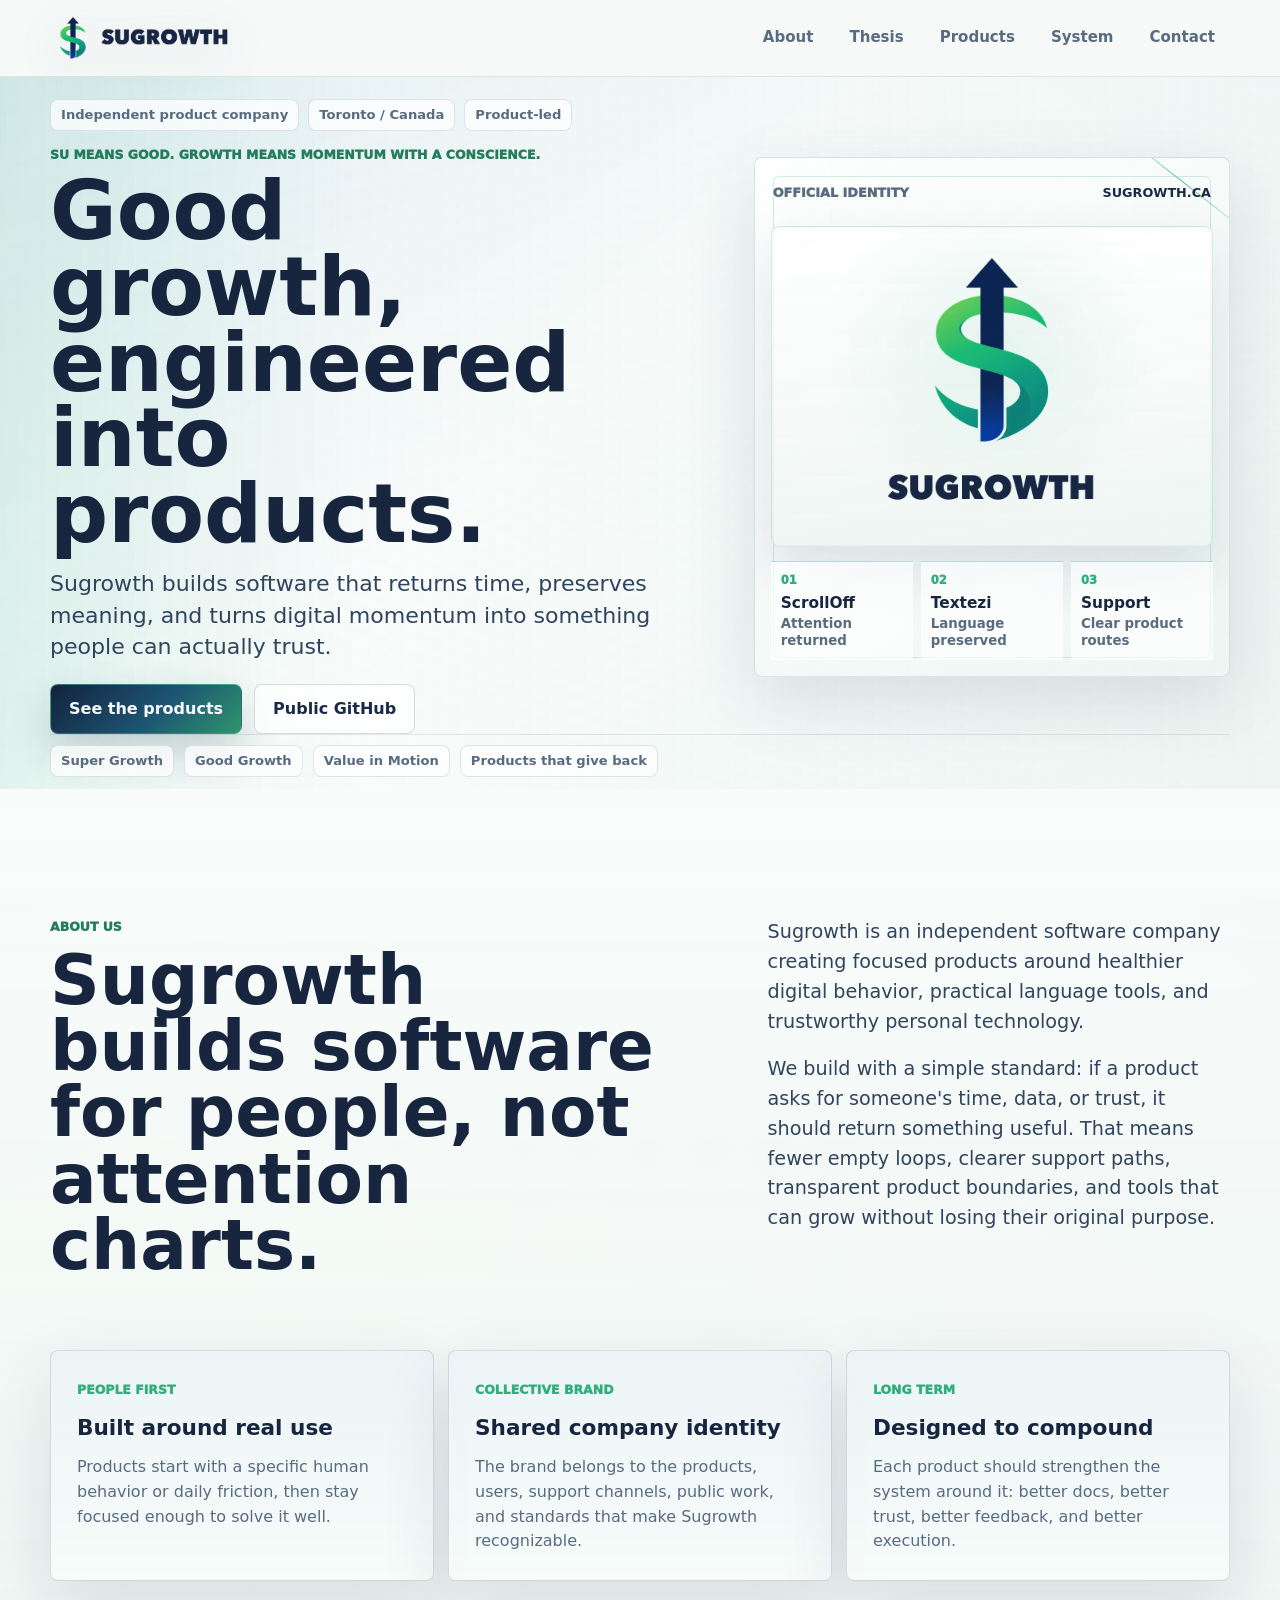
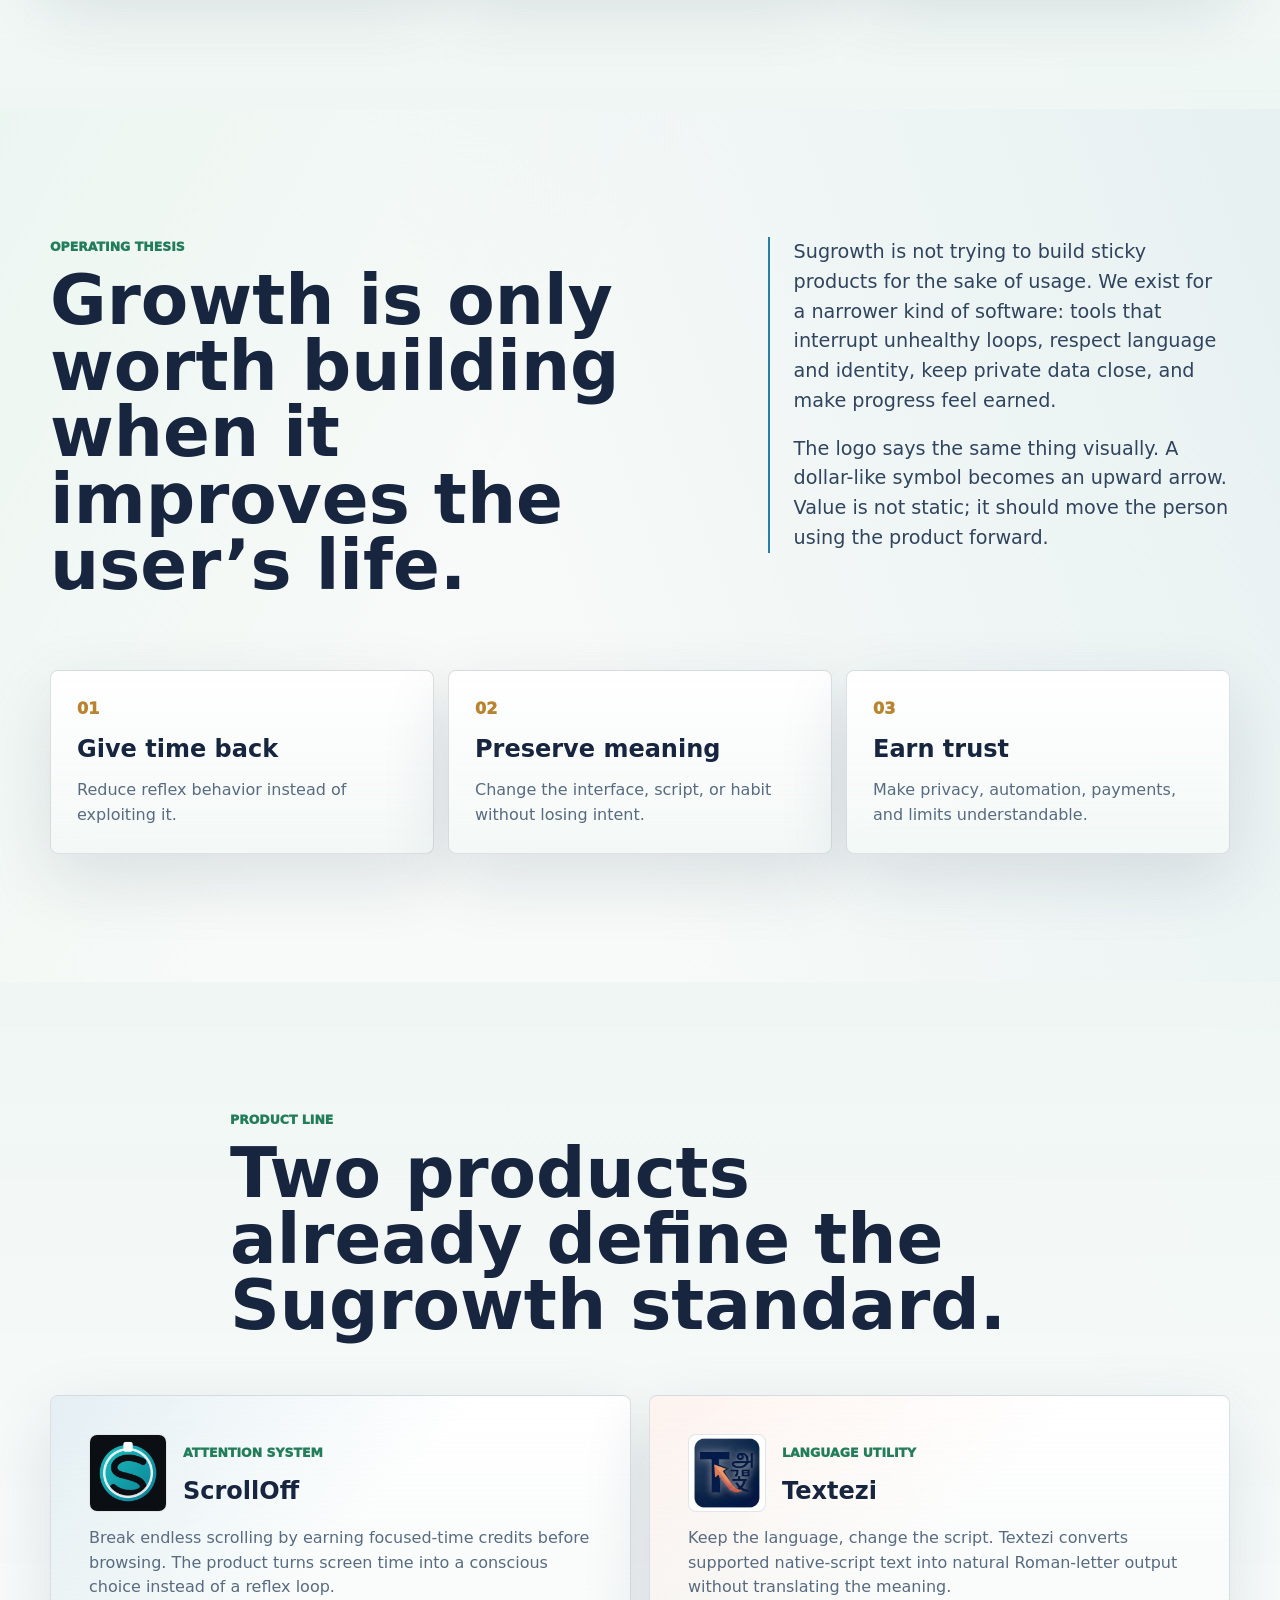
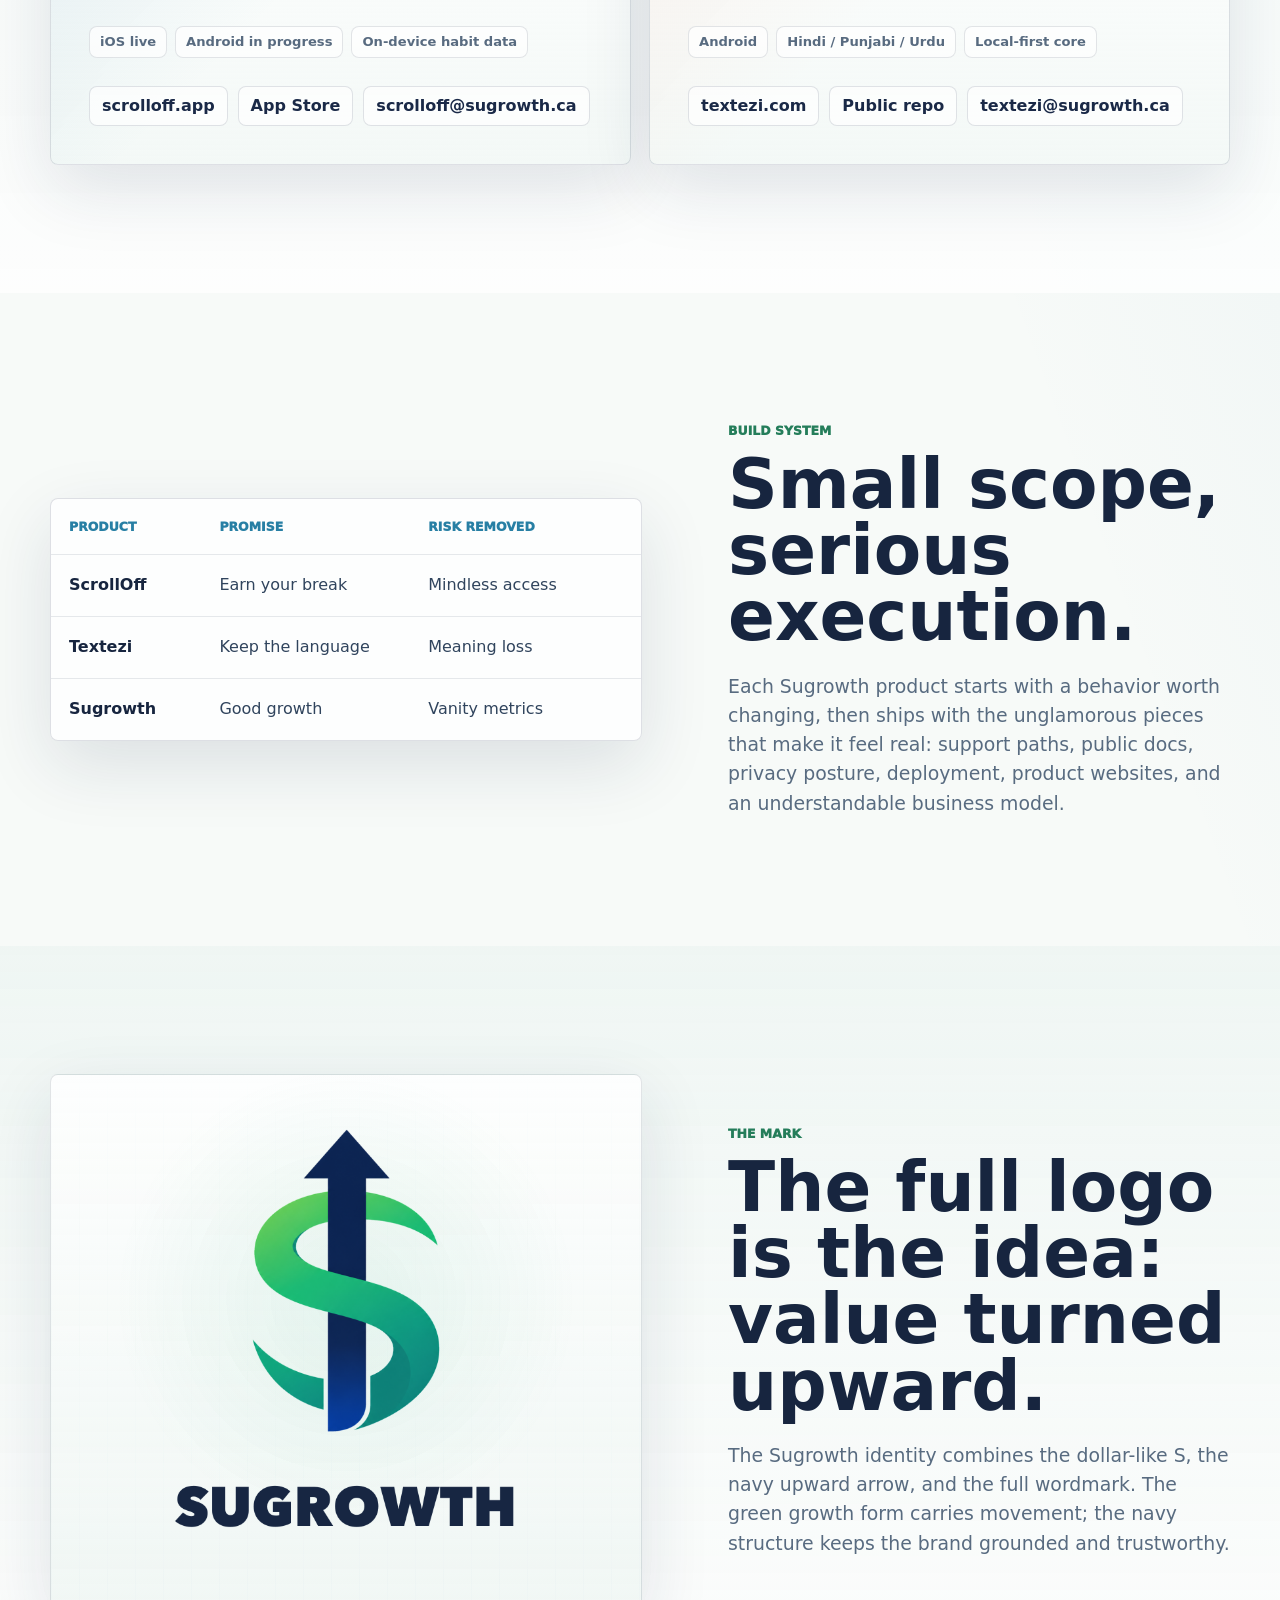
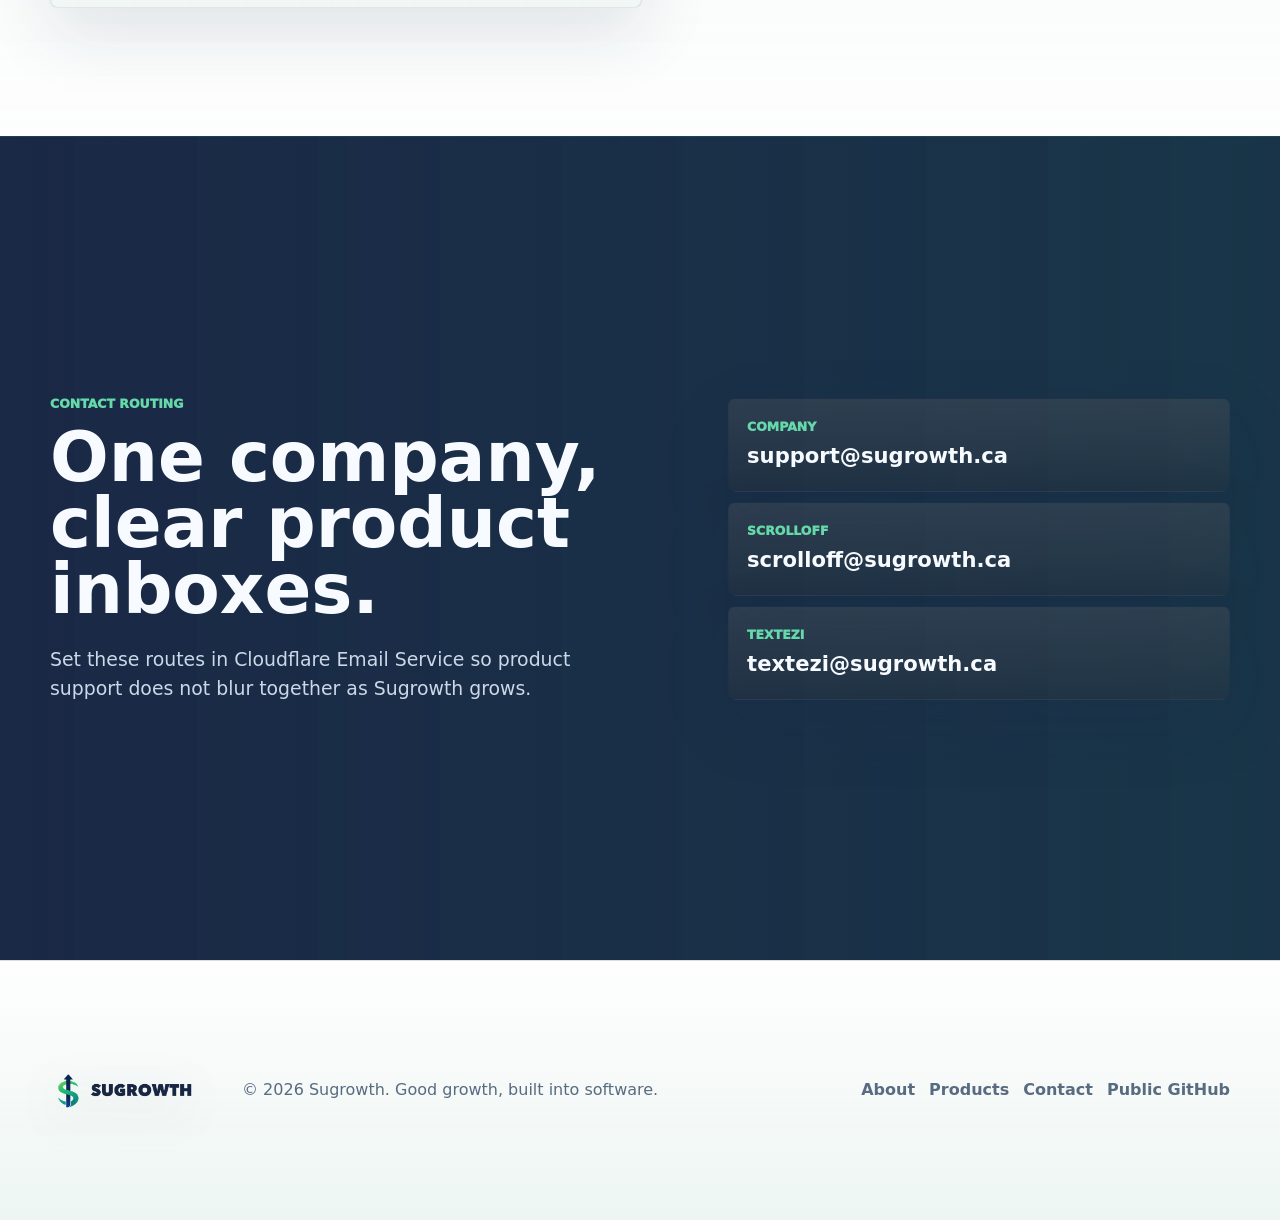
==== commit 4ad6a27e: "Use generated Sugrowth logo mark" ====
--- a/index.html
+++ b/index.html
@@ -8,7 +8,6 @@
     <meta name="author" content="Sugrowth">
     <meta name="robots" content="index, follow">
     <link rel="canonical" href="https://sugrowth.ca/">
-    <link rel="icon" type="image/svg+xml" href="assets/favicon.svg">
     <link rel="icon" type="image/png" sizes="32x32" href="assets/favicon-32x32.png">
     <link rel="icon" type="image/png" sizes="48x48" href="assets/favicon-48x48.png">
     <link rel="apple-touch-icon" href="assets/apple-touch-icon.png">
@@ -50,7 +49,7 @@
     <header class="site-header" data-header>
       <nav class="nav container" aria-label="Primary navigation">
         <a class="brand" href="#top" aria-label="Sugrowth home">
-          <img src="assets/sugrowth-wordmark.svg" alt="Sugrowth" class="brand-logo" width="180" height="60">
+          <img src="assets/sugrowth-wordmark.png" alt="Sugrowth" class="brand-logo" width="180" height="60">
         </a>
         <button class="nav-toggle" type="button" aria-label="Toggle navigation" aria-expanded="false" data-nav-toggle>
           <span></span>
@@ -72,7 +71,7 @@
         <div class="container hero-layout">
           <div class="hero-copy reveal">
             <div class="hero-wordmark" aria-hidden="true">
-              <img src="assets/sugrowth-wordmark.svg" alt="">
+              <img src="assets/sugrowth-wordmark.png" alt="">
             </div>
             <div class="hero-meta">
               <span>Independent product company</span>
@@ -94,7 +93,7 @@
               <strong>sugrowth.ca</strong>
             </div>
             <div class="logo-slab">
-              <img src="assets/sugrowth-logo-full.svg" alt="Sugrowth full logo with upward arrow dollar mark and wordmark">
+              <img src="assets/sugrowth-logo-full.png" alt="Sugrowth full logo with upward arrow dollar mark and wordmark">
             </div>
 
             <div class="stage-routes" aria-label="Sugrowth product routes">
@@ -275,7 +274,7 @@
       <section class="mark-section" aria-labelledby="mark-title">
         <div class="container mark-layout">
           <div class="mark-specimen reveal">
-            <img src="assets/sugrowth-logo-full.svg" alt="Sugrowth full logo">
+            <img src="assets/sugrowth-logo-full.png" alt="Sugrowth full logo">
           </div>
           <div class="section-heading reveal">
             <p class="section-kicker">The mark</p>
@@ -314,7 +313,7 @@
     <footer class="site-footer">
       <div class="container footer-layout">
         <a class="footer-brand" href="#top">
-          <img src="assets/sugrowth-wordmark.svg" alt="Sugrowth" width="150" height="50">
+          <img src="assets/sugrowth-wordmark.png" alt="Sugrowth" width="150" height="50">
         </a>
         <p>&copy; <span data-year>2026</span> Sugrowth. Good growth, built into software.</p>
         <div class="footer-links" aria-label="Footer links">
